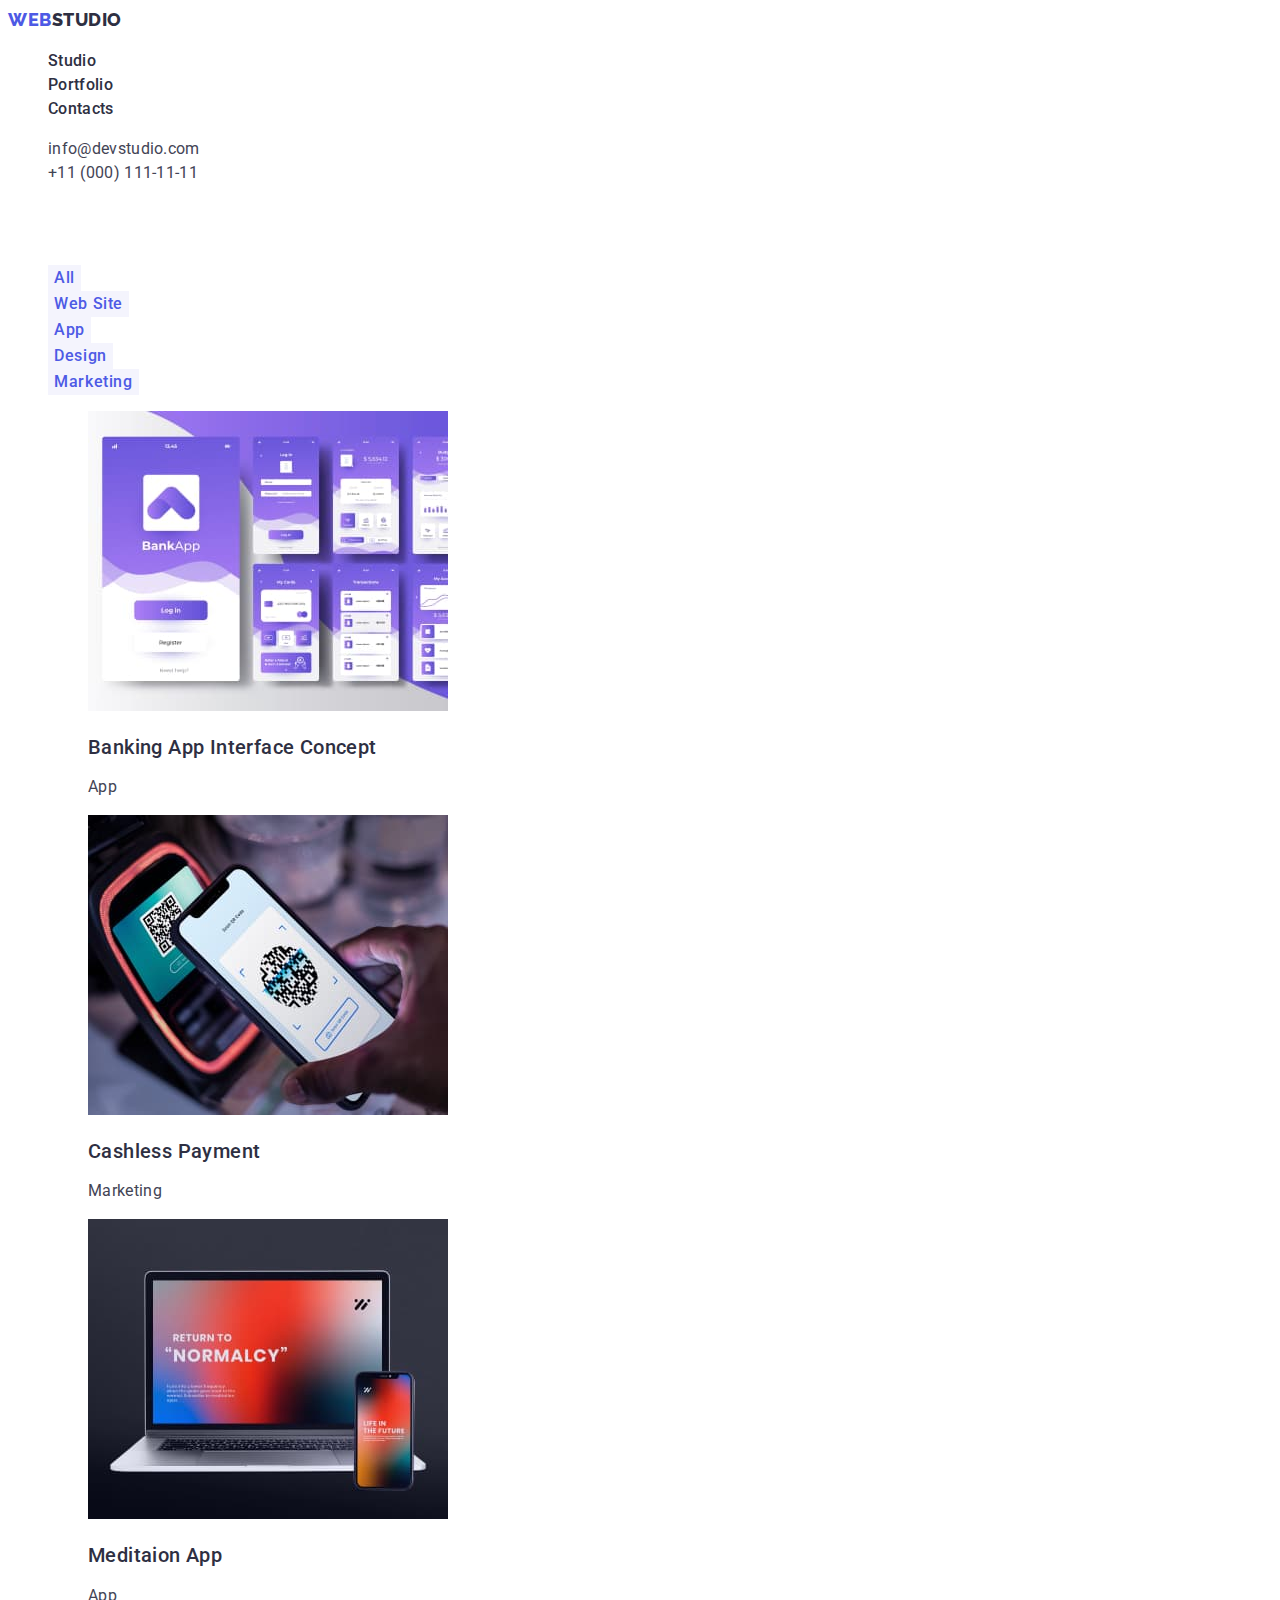
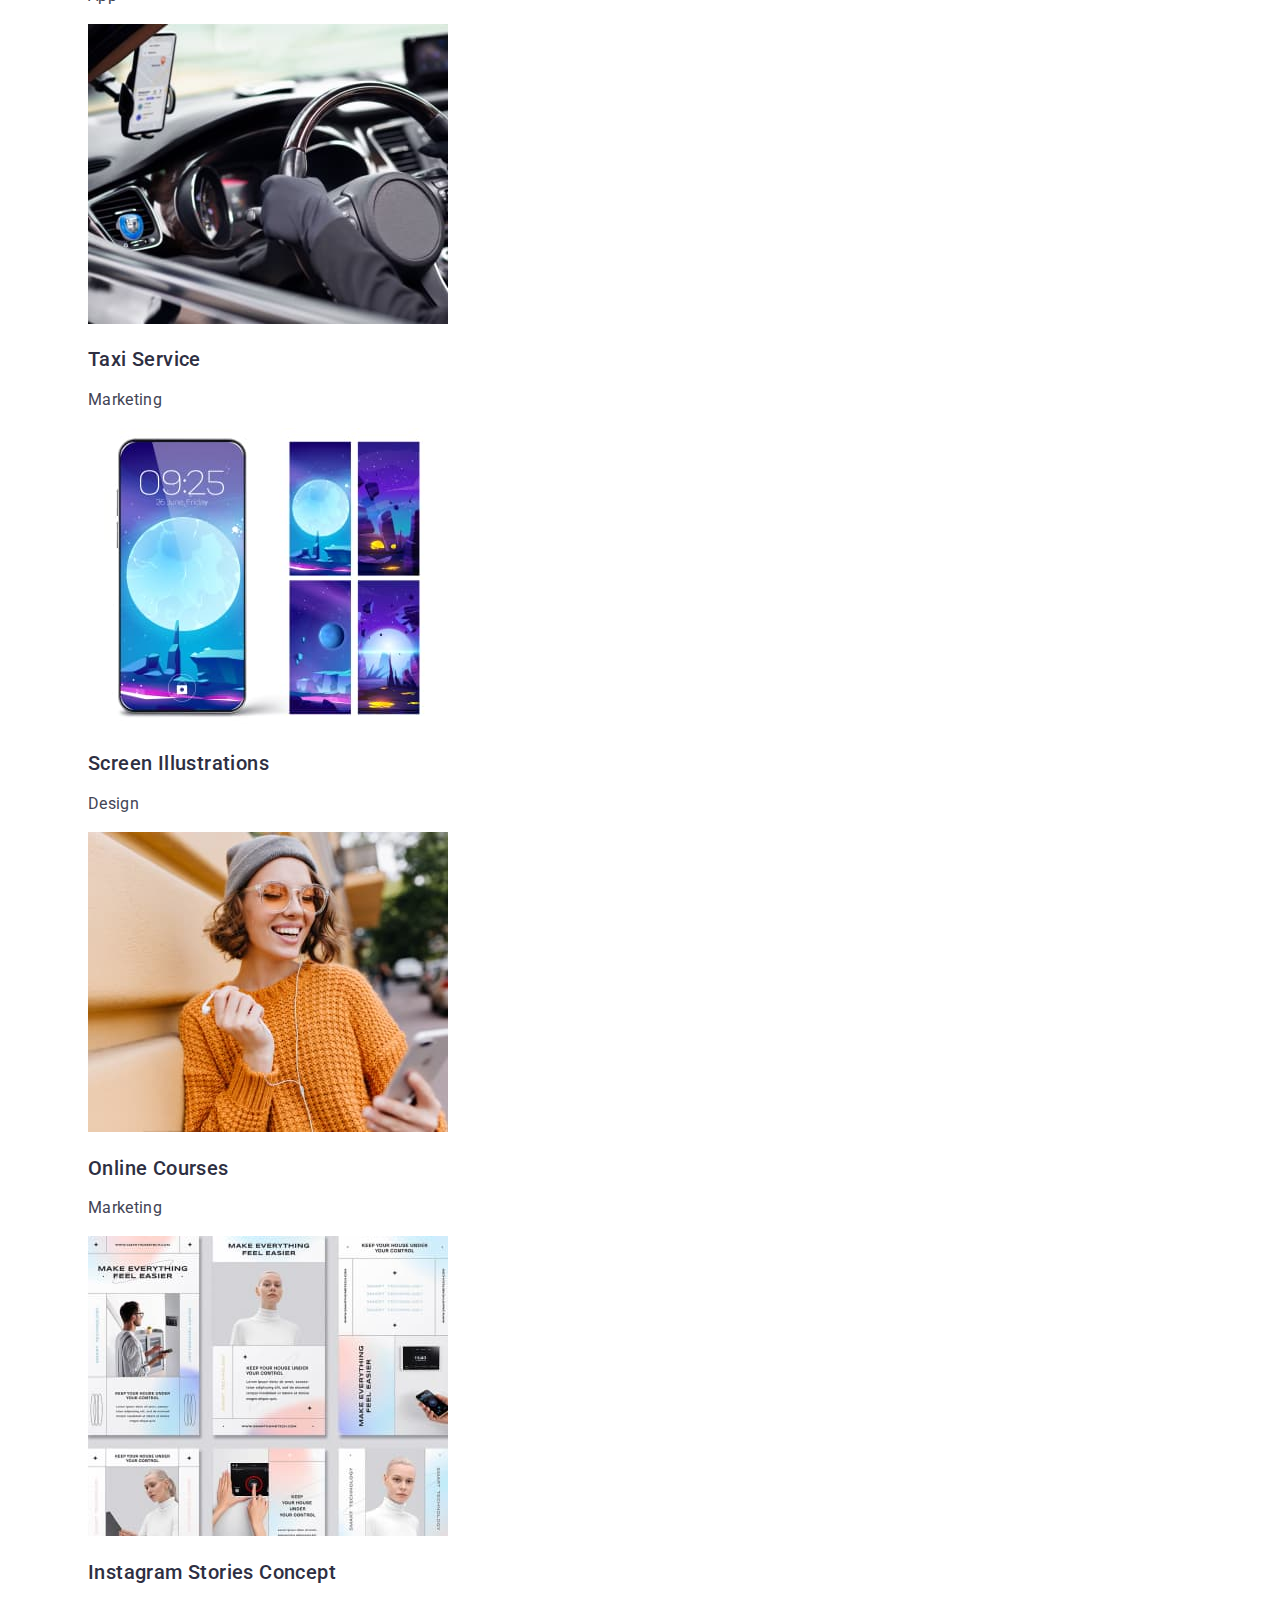
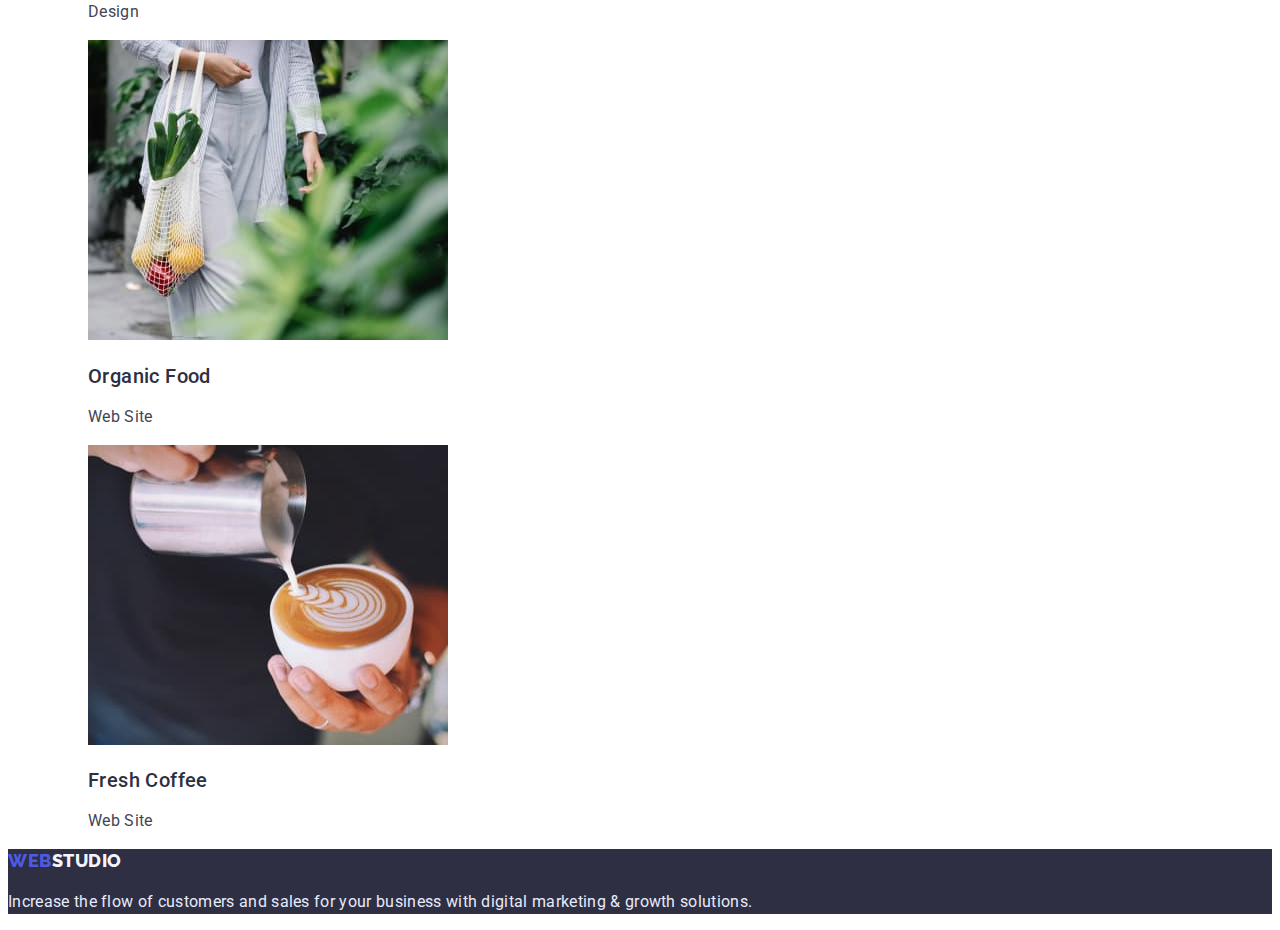
==== portfolio.html @ a481ceda "Initial commit" ====
<!DOCTYPE html>
<html lang="en">
<head>
    <meta charset="UTF-8">
    <meta http-equiv="X-UA-Compatible" content="IE=edge">
    <meta name="viewport" content="width=device-width, initial-scale=1.0">
    <title>Portfolio</title>
    <link rel="stylesheet" href="./css/styles.css">

    <link rel="preconnect" href="https://fonts.googleapis.com">
    <link rel="preconnect" href="https://fonts.gstatic.com" crossorigin>
    <link href="https://fonts.googleapis.com/css2?family=Raleway:wght@800&family=Roboto:wght@400;500;700&display=swap" rel="stylesheet">

</head>
<body>
    <header>
        <nav>
            <a class="logo reset" href="">WEB<span class="nav-span">STUDIO</span></a>
            <ul class="reset">
                <li><a class="site-nav reset" href="./index.html">Studio</a></li>
                <li><a class="site-nav reset" href="./portfolio.html">Portfolio</a></li>
                <li><a class="site-nav reset" href="./contacts.html">Contacts</a></li>
            </ul>
        </nav>    
            <ul class="reset">
                <li><a class="contacts reset" href="mailto:@devstudio.com">info@devstudio.com</a></li>
                <li><a class="contacts reset" href="tel:+110001111111">+11 (000) 111-11-11</a></li>
            </ul>
    </header>
    <main>
        <section>
            <h1 class="hide">Portfolio</h1>
            <ul class="reset">
                <li><button class="btn-filters" type="button">All</button></li>
                <li><button class="btn-filters" type="button">Web Site</button></li>
                <li><button class="btn-filters" type="button">App</button></li>
                <li><button class="btn-filters" type="button">Design</button></li>
                <li><button class="btn-filters" type="button">Marketing</button></li>
            </ul>
            <ul class="reset">
                <li>
                    <ul class="reset">
                        <li><a class="card reset" href="">
                            <img width="360" src="./img/portfolio1.jpg" alt="Banking App">
                            <h2 class="pictures-title">Banking App Interface Concept</h2>
                            <p class="pictures-text">App</p>
                            </a>
                        </li>
                        <li><a class="card reset" href="">
                            <img width="360" src="./img/portfolio2.jpg" alt="Cashless Payment">
                            <h2 class="pictures-title">Cashless Payment</h2>
                            <p class="pictures-text">Marketing</p>
                            </a>
                        </li>
                        <li><a class="card reset" href="">
                            <img width="360" src="./img/portfolio3.jpg" alt="Meditaion App">
                            <h2 class="pictures-title">Meditaion App</h2>
                            <p class="pictures-text">App</p>
                            </a>
                        </li>
                    </ul>
                </li>
                <li>
                    <ul class="reset">
                        <li><a class="card reset" href="">
                            <img width="360" src="./img/portfolio4.jpg" alt="Taxi Service">
                            <h2 class="pictures-title">Taxi Service</h2>
                            <p class="pictures-text">Marketing</p>
                            </a>
                        </li>
                        <li><a class="card reset" href="">
                            <img width="360" src="./img/portfolio5.jpg" alt="Screen Illustrations">
                            <h2 class="pictures-title">Screen Illustrations</h2>
                            <p class="pictures-text">Design</p>
                            </a>
                        </li>
                        <li><a class="card reset" href="">
                            <img width="360" src="./img/portfolio6.jpg" alt="Online Courses">
                            <h2 class="pictures-title">Online Courses</h2>
                            <p class="pictures-text">Marketing</p>
                            </a>
                        </li>
                    </ul>
                </li>
                <li>
                    <ul class="reset">
                        <li><a class="card reset" href="">
                            <img width="360" src="./img/portfolio7.jpg" alt="Instagram Stories Concept">
                            <h2 class="pictures-title">Instagram Stories Concept</h2>
                            <p class="pictures-text">Design</p>
                            </a>
                        </li>
                        <li><a class="card reset" href="">
                            <img width="360" src="./img/portfolio8.jpg" alt="Organic Food">
                            <h2 class="pictures-title">Organic Food</h2>
                            <p class="pictures-text">Web Site</p>
                            </a>
                        </li>
                        <li><a class="card reset" href="">
                            <img width="360" src="./img/portfolio9.jpg" alt="Fresh Coffee">
                            <h2 class="pictures-title">Fresh Coffee</h2>
                            <p class="pictures-text">Web Site</p>
                            </a>
                        </li>
                    </ul>
                </li>
            </ul>
        </section>
    </main>
    <footer class="footer">
        <a class="logo reset" href="">WEB<span class="footer-span">STUDIO</span></a>
        <p>Increase the flow of customers and sales for your business with digital marketing & growth solutions.</p>
    </footer>
</body>
</html>
---- css/styles.css ----
:root {
    --primary-color: #FFFFFF;
    --primary-color-text: #434455;
    --accent-text-color: #4D5AE5;
    --second-background-title: #2E2F42;
    --active-color: #404BBF;
    --additional-color:#F4F4FD;
}

/* глобальные стили */
body {
    background-color: var(--primary-color);
    color: var(--primary-color-text);
    font-family: "Roboto", sans-serif;
    font-size: 16px;
    font-weight: 400;
    line-height: 1.5;
    letter-spacing: 0.02em;   
}

/* класс для сброса св-в, заданных по умолчанию */
.reset {
    list-style: none;
    text-decoration: none;
}

/* стили navigation */
.logo {
    color: var(--accent-text-color);
    font-family: "Raleway", sans-serif;
    font-size: 18px;
    font-weight: 800;
    line-height: 1.33;
    letter-spacing: 0.03em;
}

.logo .nav-span {
    color: var(--second-background-title);
}

.site-nav {
    color: var(--second-background-title);
    font-weight: 500;
}
.site-nav:hover,
.site-nav:focus {
    color: var(--accent-text-color);
}

.contacts {
    color: var(--primary-color-text);
}
.contacts:hover,
.contacts:focus {
    color: var(--accent-text-color);
}

/* стили hero */
.hero {
    background-color: var(--second-background-title);
}

.hero-title {
    color: var(--primary-color);
    font-size: 56px;
    font-weight: 700;
    line-height: 1.07;
    letter-spacing: 0.02em;  
}

.hero-button {
    color: var(--primary-color);
    background-color: var(--accent-text-color);
    border: none;
    cursor: pointer;
    font-family: inherit;
    font-weight: 500;
    font-size: 16px;
    line-height: 1.5;
    letter-spacing: 0.04em;
}
.hero-button:hover,
.hero-button:focus {
    background-color:var(--active-color);
}

/* cтили section */
.hide {
    /* как правтльно скрыть заголовок, чтобы читалка видела, а пол-ль нет и на версту не влиял? */
    opacity: 0;
    /* или display: none; ?*/
    padding: 0;
    margin: 0;
}

.sectionOne-title,
.sectionTwo-title,
.sectionTeam-title {
    color: var(--second-background-title);
}

.sectionOne-title {
    font-size: 20px;
    font-weight: 500;
    line-height: 1.2;
    letter-spacing: 0.02em; 
}

.sectionTwo-title {
    font-size: 36px;
    font-weight: 700;
    line-height: 1.1;
    letter-spacing: 0.02em;
    text-transform: capitalize; 
}

.sectionTeam {
    background-color: var(--additional-color);
}

.sectionTeam-title {
    font-size: 36px;
    font-weight: 700;
    line-height: 1.1;
    letter-spacing: 0.02em;
    text-transform: capitalize; 
}

/* cтили footer */
.footer {
    background-color: var(--second-background-title);
}

.logo .footer-span {
    color: var(--additional-color);
}

.footer p {
    color: #E7E9FC;
}


/* Portfolio */
/* стили filters */
.btn-filters {
    font-family: inherit;
    font-size: 16px;
    font-weight: 500;
    line-height: 1.5;
    letter-spacing: 0.04em; 
    border:none;
}

.btn-filters {
    background-color: var(--additional-color);
    color: var(--accent-text-color); 
}
.btn-filters:hover,
.btn-filters:focus {
    cursor: pointer;
    background-color: var(--active-color);
    color: var(--primary-color);
}

/* стили списка картинок */
.pictures-title {
    color: var(--second-background-title);
    font-size: 20px;
    font-weight: 500;
    line-height: 1.2;
    letter-spacing: 0.02em; 
}

.pictures-text {
    color: var(--primary-color-text);
    font-family: inherit;
    font-size: 16px;
    font-weight: 400;
    line-height: 1.5;
    letter-spacing: 0.02em; 
}

.card:hover,
.card:focus {
    outline: 1px solid var(--accent-text-color);
}
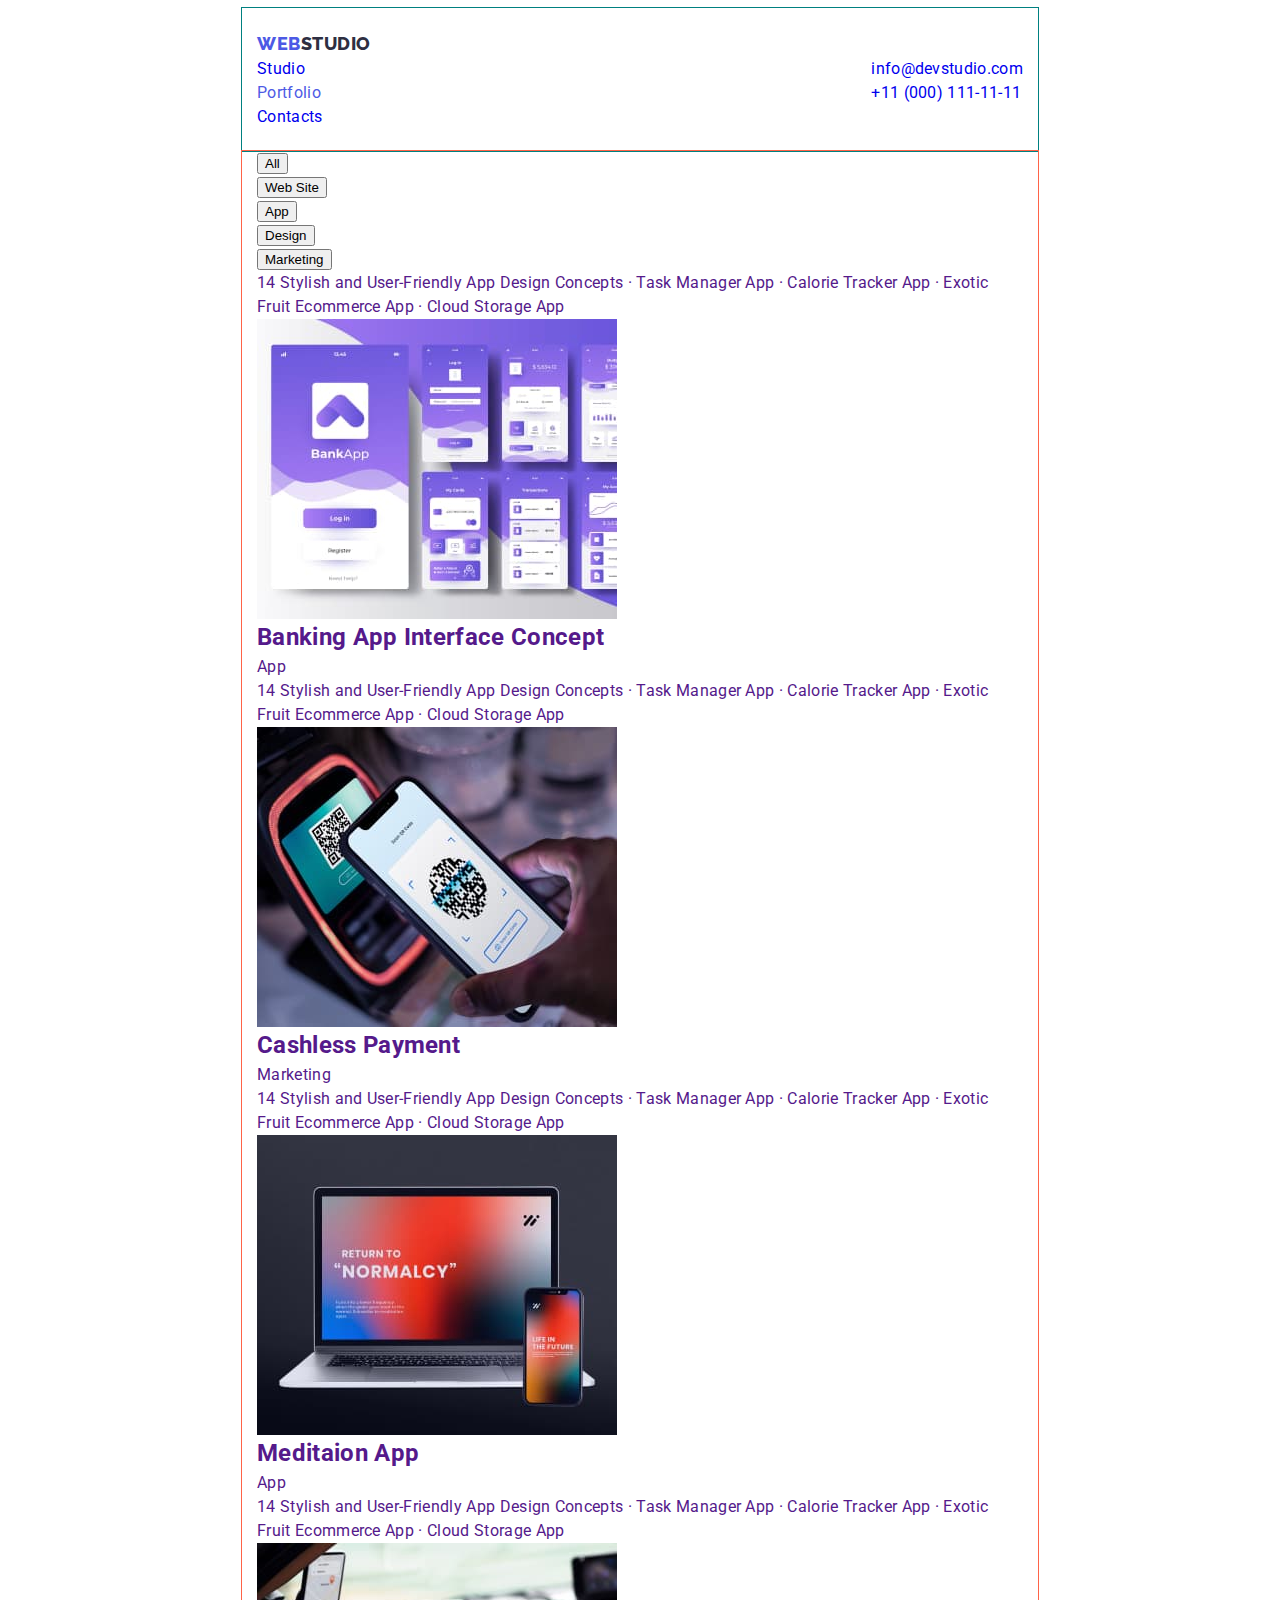
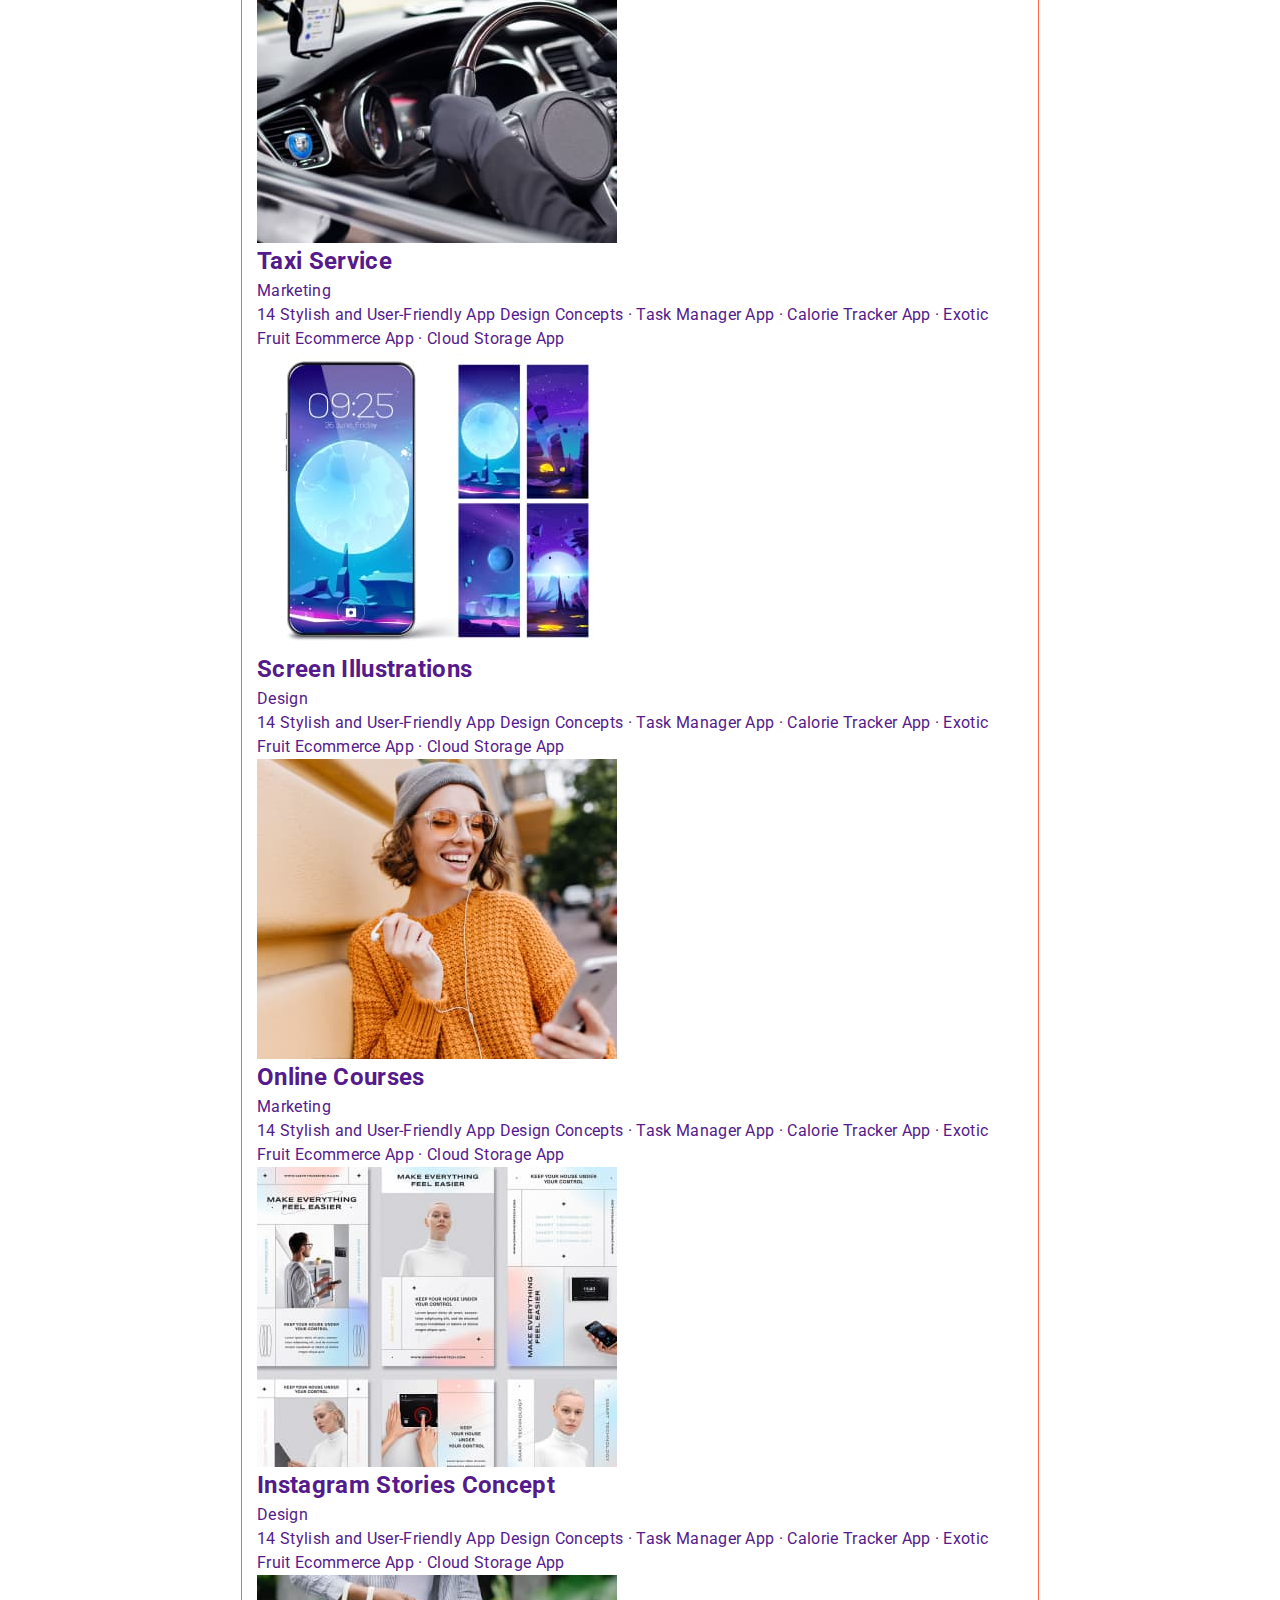
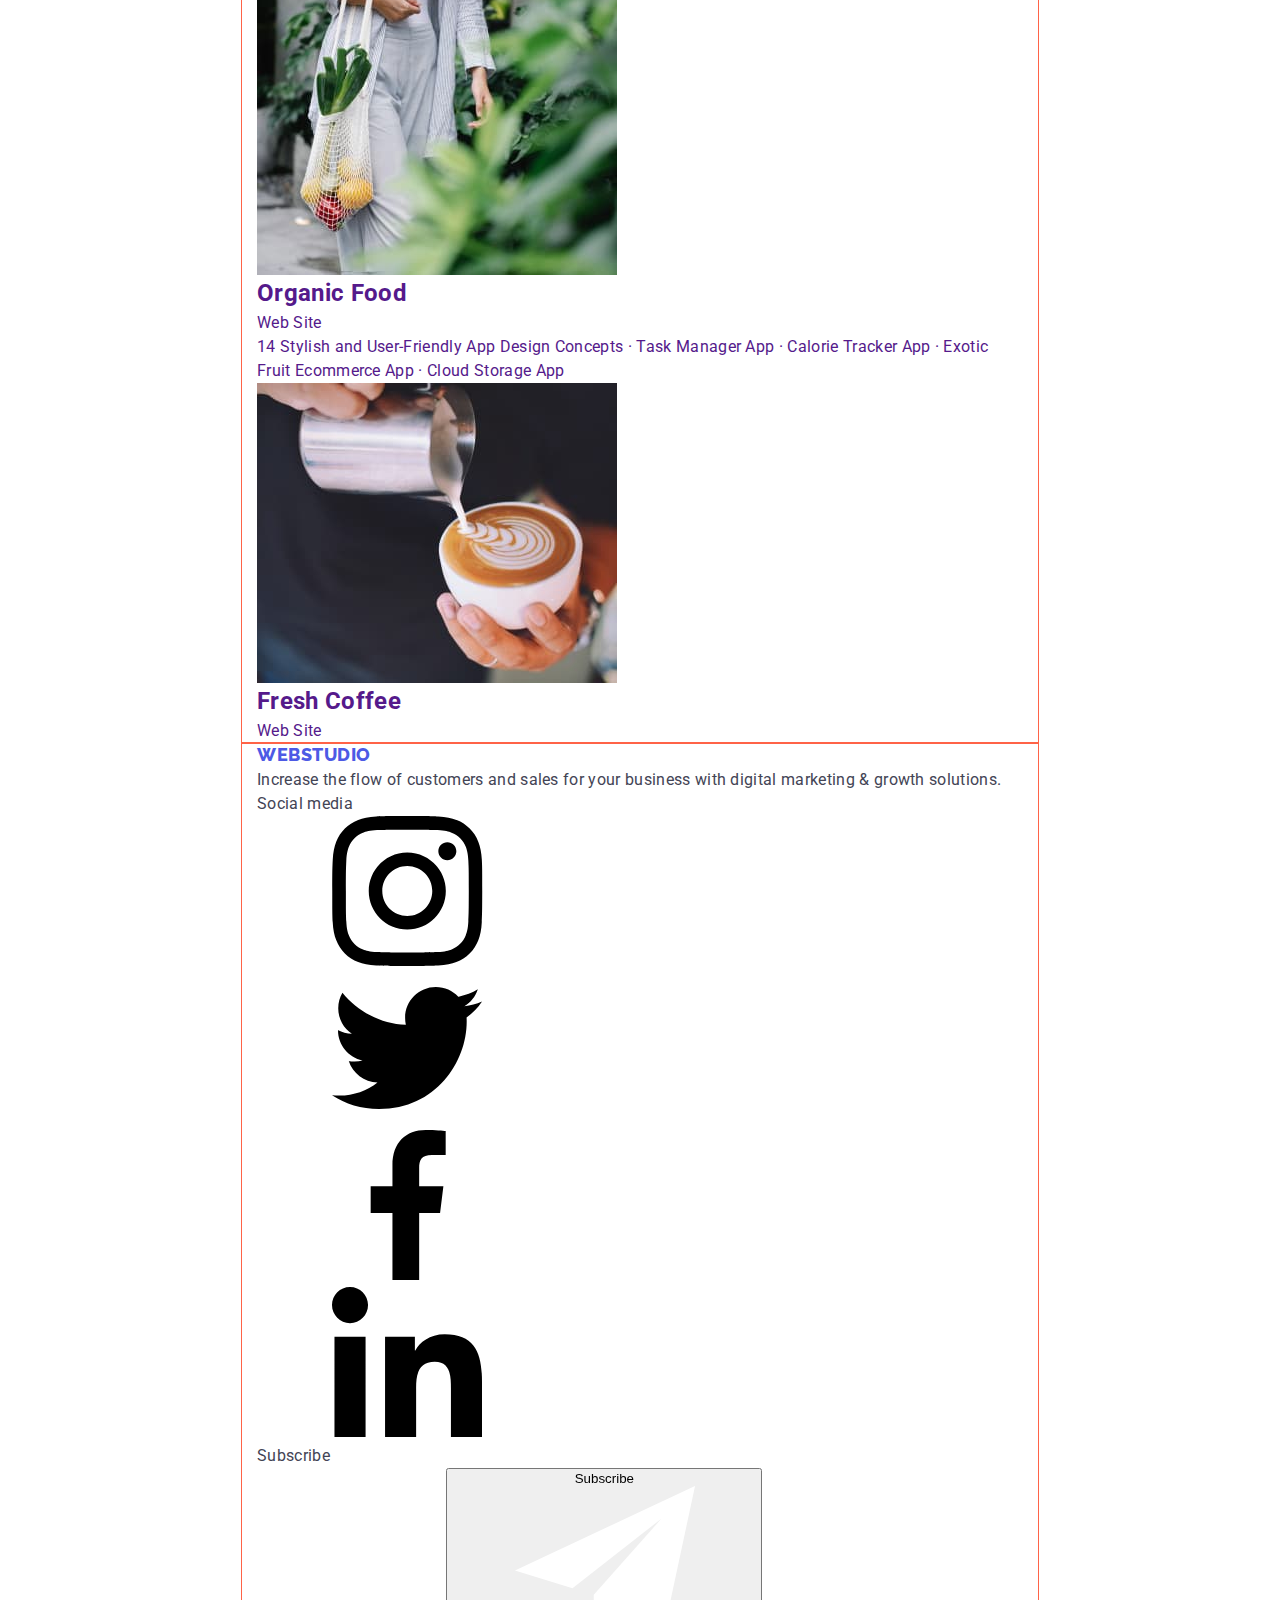
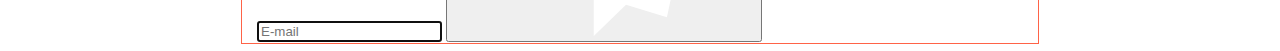
==== commit 8e8b93a7: "домашка 7 модальное окно" ====
--- a/portfolio.html
+++ b/portfolio.html
@@ -1,115 +1,353 @@
 <!DOCTYPE html>
 <html lang="en">
-<head>
-    <meta charset="UTF-8">
-    <meta http-equiv="X-UA-Compatible" content="IE=edge">
-    <meta name="viewport" content="width=device-width, initial-scale=1.0">
+  <head>
+    <meta charset="UTF-8" />
+    <meta http-equiv="X-UA-Compatible" content="IE=edge" />
+    <meta name="viewport" content="width=device-width, initial-scale=1.0" />
     <title>Portfolio</title>
-    <link rel="stylesheet" href="./css/styles.css">
-
-    <link rel="preconnect" href="https://fonts.googleapis.com">
-    <link rel="preconnect" href="https://fonts.gstatic.com" crossorigin>
-    <link href="https://fonts.googleapis.com/css2?family=Raleway:wght@800&family=Roboto:wght@400;500;700&display=swap" rel="stylesheet">
-
-</head>
-<body>
-    <header>
-        <nav>
-            <a class="logo reset" href="">WEB<span class="nav-span">STUDIO</span></a>
-            <ul class="reset">
-                <li><a class="site-nav reset" href="./index.html">Studio</a></li>
-                <li><a class="site-nav reset" href="./portfolio.html">Portfolio</a></li>
-                <li><a class="site-nav reset" href="./contacts.html">Contacts</a></li>
-            </ul>
-        </nav>    
-            <ul class="reset">
-                <li><a class="contacts reset" href="mailto:@devstudio.com">info@devstudio.com</a></li>
-                <li><a class="contacts reset" href="tel:+110001111111">+11 (000) 111-11-11</a></li>
-            </ul>
+
+    <link rel="icon" href="favicon.ico">
+
+    <link rel="preconnect" href="https://fonts.googleapis.com" />
+    <link rel="preconnect" href="https://fonts.gstatic.com" crossorigin />
+    <link
+      href="https://fonts.googleapis.com/css2?family=Raleway:wght@800&family=Roboto:wght@400;500;700&display=swap"
+      rel="stylesheet"
+    />
+
+    <link
+      rel="stylesheet"
+      href="https://cdnjs.cloudflare.com/ajax/libs/modern-normalize/1.1.0/modern-normalize.min.css"
+      integrity="sha512-wpPYUAdjBVSE4KJnH1VR1HeZfpl1ub8YT/NKx4PuQ5NmX2tKuGu6U/JRp5y+Y8XG2tV+wKQpNHVUX03MfMFn9Q=="
+      crossorigin="anonymous"
+      referrerpolicy="no-referrer"
+    />
+    <link rel="stylesheet" href="./css/styles.css" />
+  </head>
+  <body>
+    <header class="scroll">
+      <div class="container header">
+          <nav class="list-nav">
+        <a class="logo reset" href=""
+          >WEB<span class="nav-span">STUDIO</span></a
+        >
+            <ul class="nav-pages reset">
+          <li><a class="site-nav reset" href="./index.html">Studio</a></li>
+          <li>
+            <a class="site-nav reset active" href="./portfolio.html">Portfolio</a>
+          </li>
+            <li>
+              <a class="site-nav reset" href="./contacts.html">Contacts</a>
+            </li>
+        </ul>
+      </nav>
+          <ul class="list-contacts reset">
+        <li>
+            <a class="contacts reset" href="mailto:info@devstudio.com"
+            >info@devstudio.com</a
+          >
+        </li>
+        <li>
+          <a class="contacts reset" href="tel:+110001111111"
+            >+11 (000) 111-11-11</a
+          >
+        </li>
+      </ul>
+      </div>
+      </div>
     </header>
     <main>
-        <section>
-            <h1 class="hide">Portfolio</h1>
-            <ul class="reset">
-                <li><button class="btn-filters" type="button">All</button></li>
-                <li><button class="btn-filters" type="button">Web Site</button></li>
-                <li><button class="btn-filters" type="button">App</button></li>
-                <li><button class="btn-filters" type="button">Design</button></li>
-                <li><button class="btn-filters" type="button">Marketing</button></li>
-            </ul>
-            <ul class="reset">
-                <li>
-                    <ul class="reset">
-                        <li><a class="card reset" href="">
-                            <img width="360" src="./img/portfolio1.jpg" alt="Banking App">
-                            <h2 class="pictures-title">Banking App Interface Concept</h2>
-                            <p class="pictures-text">App</p>
-                            </a>
-                        </li>
-                        <li><a class="card reset" href="">
-                            <img width="360" src="./img/portfolio2.jpg" alt="Cashless Payment">
-                            <h2 class="pictures-title">Cashless Payment</h2>
-                            <p class="pictures-text">Marketing</p>
-                            </a>
-                        </li>
-                        <li><a class="card reset" href="">
-                            <img width="360" src="./img/portfolio3.jpg" alt="Meditaion App">
-                            <h2 class="pictures-title">Meditaion App</h2>
-                            <p class="pictures-text">App</p>
-                            </a>
-                        </li>
-                    </ul>
-                </li>
-                <li>
-                    <ul class="reset">
-                        <li><a class="card reset" href="">
-                            <img width="360" src="./img/portfolio4.jpg" alt="Taxi Service">
-                            <h2 class="pictures-title">Taxi Service</h2>
-                            <p class="pictures-text">Marketing</p>
-                            </a>
-                        </li>
-                        <li><a class="card reset" href="">
-                            <img width="360" src="./img/portfolio5.jpg" alt="Screen Illustrations">
-                            <h2 class="pictures-title">Screen Illustrations</h2>
-                            <p class="pictures-text">Design</p>
-                            </a>
-                        </li>
-                        <li><a class="card reset" href="">
-                            <img width="360" src="./img/portfolio6.jpg" alt="Online Courses">
-                            <h2 class="pictures-title">Online Courses</h2>
-                            <p class="pictures-text">Marketing</p>
-                            </a>
-                        </li>
-                    </ul>
-                </li>
-                <li>
-                    <ul class="reset">
-                        <li><a class="card reset" href="">
-                            <img width="360" src="./img/portfolio7.jpg" alt="Instagram Stories Concept">
-                            <h2 class="pictures-title">Instagram Stories Concept</h2>
-                            <p class="pictures-text">Design</p>
-                            </a>
-                        </li>
-                        <li><a class="card reset" href="">
-                            <img width="360" src="./img/portfolio8.jpg" alt="Organic Food">
-                            <h2 class="pictures-title">Organic Food</h2>
-                            <p class="pictures-text">Web Site</p>
-                            </a>
-                        </li>
-                        <li><a class="card reset" href="">
-                            <img width="360" src="./img/portfolio9.jpg" alt="Fresh Coffee">
-                            <h2 class="pictures-title">Fresh Coffee</h2>
-                            <p class="pictures-text">Web Site</p>
-                            </a>
-                        </li>
-                    </ul>
-                </li>
-            </ul>
-        </section>
+      <section class="portfolio">
+        <div class="container">
+        <h1 class="visually-hidden">Portfolio</h1>
+
+        <ul class="list-button reset">
+          <li><button class="btn-filters" type="button">All</button></li>
+          <li><button class="btn-filters" type="button">Web Site</button></li>
+          <li><button class="btn-filters" type="button">App</button></li>
+          <li><button class="btn-filters" type="button">Design</button></li>
+          <li><button class="btn-filters" type="button">Marketing</button></li>
+        </ul>
+        
+        <ul class="list-card reset">
+          <li class="card">
+            <a class="tumba-portfolio reset" href="">
+              <div class="tumba-overlay">
+                <div class="overlay">
+                  <p class="overlay-text">
+                    14 Stylish and User-Friendly App Design Concepts · Task Manager App · Calorie Tracker App · Exotic Fruit Ecommerce App · Cloud Storage App
+                  </p>
+                </div>
+              <img 
+                width="360"
+                height="300"
+                src="./img/portfolio1.jpg"
+                alt="Banking App"
+              />
+            </div>
+              <div class="card-portfolio">
+                <h2 class="pictures-title">Banking App Interface Concept</h2>
+                <p class="pictures-text">App</p>
+              </div>
+              <div class="pictures-content"></div>
+            </a>
+          </li>
+
+          <li class="card">
+            <a class="tumba-portfolio reset" href="">
+              <div class="tumba-overlay">
+                              <div class="overlay">
+                  <p class="overlay-text">
+                    14 Stylish and User-Friendly App Design Concepts · Task Manager App · Calorie Tracker App · Exotic Fruit Ecommerce App · Cloud Storage App
+                  </p>
+                </div>
+              <img
+                width="360"
+                height="300"
+                src="./img/portfolio2.jpg"
+                alt="Cashless Payment"
+              />
+              </div>
+              <div class="card-portfolio">
+              <h2 class="pictures-title">Cashless Payment</h2>
+              <p class="pictures-text">Marketing</p>
+              </div>
+            </a>
+          </li>
+
+          <li class="card">
+            <a class="tumba-portfolio reset" href="">
+              <div class="tumba-overlay">
+                              <div class="overlay">
+                  <p class="overlay-text">
+                    14 Stylish and User-Friendly App Design Concepts · Task Manager App · Calorie Tracker App · Exotic Fruit Ecommerce App · Cloud Storage App
+                  </p>
+                </div>
+              <img
+                width="360"
+                height="300"
+                src="./img/portfolio3.jpg"
+                alt="Meditaion App"
+              />
+              </div>
+              <div class="card-portfolio">
+              <h2 class="pictures-title">Meditaion App</h2>
+              <p class="pictures-text">App</p>
+              </div>
+            </a>
+          </li>
+
+          <li class="card">
+            <a class="tumba-portfolio reset" href="">
+              <div class="tumba-overlay">
+                              <div class="overlay">
+                  <p class="overlay-text">
+                    14 Stylish and User-Friendly App Design Concepts · Task Manager App · Calorie Tracker App · Exotic Fruit Ecommerce App · Cloud Storage App
+                  </p>
+                </div>
+              <img
+                width="360"
+                height="300"
+                src="./img/portfolio4.jpg"
+                alt="Taxi Service"
+              />
+              </div>
+              <div class="card-portfolio">
+              <h2 class="pictures-title">Taxi Service</h2>
+              <p class="pictures-text">Marketing</p>
+              </div>
+            </a>
+          </li>
+
+          <li class="card">
+            <a class="tumba-portfolio reset" href="">
+              <div class="tumba-overlay">
+                              <div class="overlay">
+                  <p class="overlay-text">
+                    14 Stylish and User-Friendly App Design Concepts · Task Manager App · Calorie Tracker App · Exotic Fruit Ecommerce App · Cloud Storage App
+                  </p>
+                </div>
+              <img
+                width="360"
+                height="300"
+                src="./img/portfolio5.jpg"
+                alt="Screen Illustrations"
+              />
+              </div>
+              <div class="card-portfolio">
+              <h2 class="pictures-title">Screen Illustrations</h2>
+              <p class="pictures-text">Design</p>
+              </div>
+            </a>
+          </li>
+
+          <li class="card">
+            <a class="tumba-portfolio reset" href="">
+              <div class="tumba-overlay">
+                              <div class="overlay">
+                  <p class="overlay-text">
+                    14 Stylish and User-Friendly App Design Concepts · Task Manager App · Calorie Tracker App · Exotic Fruit Ecommerce App · Cloud Storage App
+                  </p>
+                </div>
+              <img
+                width="360"
+                height="300"
+                src="./img/portfolio6.jpg"
+                alt="Online Courses"
+              />
+              </div>
+              <div class="card-portfolio">
+              <h2 class="pictures-title">Online Courses</h2>
+              <p class="pictures-text">Marketing</p>
+              </div>
+            </a>
+          </li>
+
+          <li class="card">
+            <a class="tumba-portfolio reset" href="">
+              <div class="tumba-overlay">
+                              <div class="overlay">
+                  <p class="overlay-text">
+                    14 Stylish and User-Friendly App Design Concepts · Task Manager App · Calorie Tracker App · Exotic Fruit Ecommerce App · Cloud Storage App
+                  </p>
+                </div>
+              <img
+                width="360"
+                height="300"
+                src="./img/portfolio7.jpg"
+                alt="Instagram Stories Concept"
+              />
+              </div>
+              <div class="card-portfolio">
+              <h2 class="pictures-title">Instagram Stories Concept</h2>
+              <p class="pictures-text">Design</p>
+              </div>
+            </a>
+          </li>
+
+          <li class="card">
+            <a class="tumba-portfolio reset" href="">
+              <div class="tumba-overlay">
+                              <div class="overlay">
+                  <p class="overlay-text">
+                    14 Stylish and User-Friendly App Design Concepts · Task Manager App · Calorie Tracker App · Exotic Fruit Ecommerce App · Cloud Storage App
+                  </p>
+                </div>
+              <img
+                width="360"
+                height="300"
+                src="./img/portfolio8.jpg"
+                alt="Organic Food"
+              />
+              </div>
+              <div class="card-portfolio">
+              <h2 class="pictures-title">Organic Food</h2>
+              <p class="pictures-text">Web Site</p>
+              </div>
+            </a>
+          </li>
+
+          <li class="card">
+            <a class="tumba-portfolio reset" href="">
+              <div class="tumba-overlay">
+                              <div class="overlay">
+                  <p class="overlay-text">
+                    14 Stylish and User-Friendly App Design Concepts · Task Manager App · Calorie Tracker App · Exotic Fruit Ecommerce App · Cloud Storage App
+                  </p>
+                </div>
+              <img
+                width="360"
+                height="300"
+                src="./img/portfolio9.jpg"
+                alt="Fresh Coffee"
+              />
+              </div>
+              <div class="card-portfolio">
+              <h2 class="pictures-title">Fresh Coffee</h2>
+              <p class="pictures-text">Web Site</p>
+              </div>
+            </a>
+          </li>
+          
+        </ul>
+      </div>
+      </section>
     </main>
     <footer class="footer">
-        <a class="logo reset" href="">WEB<span class="footer-span">STUDIO</span></a>
-        <p>Increase the flow of customers and sales for your business with digital marketing & growth solutions.</p>
+      <div class="container footer-flex">
+        <div class="footer-content">
+      <a class="logo reset" href=""
+        >WEB<span class="footer-span">STUDIO</span></a
+      >
+          <p class="text-footer-webstudio">
+            Increase the flow of customers and sales for your business with
+            digital marketing & growth solutions.
+      </p>
+        </div>
+        <div class="footer-icon">
+          <p>Social media</p>
+          <ul class="icon-footer reset">
+
+            <li>
+              <a href="" class="link-icon reset">
+                <svg class="icon-social">
+                  <use href="./img/icons.svg#icon-instagram_f"></use>
+                </svg>
+              </a>
+            </li>
+
+            <li>
+              <a href="" class="link-icon reset">
+                <svg class="icon-social">
+                  <use href="./img/icons.svg#icon-twitter_f"></use>
+                </svg>
+              </a>
+            </li>
+
+            <li>
+              <a href="" class="link-icon reset">
+                <svg class="icon-social">
+                  <use href="./img/icons.svg#icon-facebook_f"></use>
+                </svg>
+              </a>
+            </li>
+
+            <li>
+              <a href="" class="link-icon reset">
+                <svg class="icon-social">
+                  <use href="./img/icons.svg#icon-linkedin_f"></use>
+                </svg>
+              </a>
+            </li>
+
+          </ul>
+        </div>
+
+        <div class="footer-form">
+          <p>Subscribe</p>
+          <form class="input-btn" autocomplete="off">
+              <label for="input-email"></label>
+              <input 
+              class="footer-input" 
+              type="email" 
+              id="input-email" 
+              name="input-email" 
+              placeholder="E-mail" 
+              autofocus 
+              autocomplete="email">
+              <button class="btn-footer" type="submit">
+                <p class="text-footer-button">Subscribe</p>
+                <svg class="icon-footer-form">
+                  <use href="./img/icons.svg#icon-send"></use>
+                </svg>
+              </button>
+          </form>
+        </div>
+
+      </div>
     </footer>
-</body>
-</html>+
+    <!-- <script src="./scripts/scripts.js"></script> -->
+    
+  </body>
+</html>
--- a/css/styles.css
+++ b/css/styles.css
@@ -5,6 +5,10 @@
     --second-background-title: #2E2F42;
     --active-color: #404BBF;
     --additional-color:#F4F4FD;
+    --border-color-header: #E7E9FC;
+
+    --animation-time: 250ms;
+    --animation-function: cubic-bezier(0.4, 0, 0.2, 1);
 }
 
 /* глобальные стили */
@@ -18,13 +22,78 @@
     letter-spacing: 0.02em;   
 }
 
-/* класс для сброса св-в, заданных по умолчанию */
+/* правила для сброса св-в, заданных по умолчанию */
 .reset {
     list-style: none;
     text-decoration: none;
 }
 
-/* стили navigation */
+h1, h2, h3, h4, h5, h6,
+ul,
+p {
+    margin-top: 0;
+    margin-bottom: 0;
+}
+
+ul {
+    padding: 0;
+}
+
+img {
+    display: block;
+    max-width: 100%;
+}
+
+/* класс для скрытия заголовков, которые введены для семантики */
+.visually-hidden {
+    position: absolute;
+    white-space: nowrap;
+    width: 1px;
+    height: 1px;
+    overflow: hidden;
+    border: 0;
+    padding: 0;
+    clip: rect(0 0 0 0);
+    clip-path: inset(50%);
+    margin: -1px;
+} 
+
+.container {
+    padding-left: 15px;
+    padding-right: 15px;
+    outline: 1px solid tomato;
+}
+
+.container.header {
+    display: flex;
+    align-items: center;
+    justify-content: space-between;
+    padding: 24px 15px 22px 15px;
+    outline: 1px solid teal;
+}
+
+@media screen and (max-width: 767px) {
+    .nav-pages,
+    .list-contacts {
+        display: none;
+    }
+
+}
+
+.mobile-menu-open-icon {
+    width: 32px;
+    height: 22px;
+}
+
+.btn-mobile-menu {
+    width: 32px;
+    height: 22px;
+    padding: 0;
+    border: none;
+    cursor: pointer;
+    background-color:transparent;
+}
+    
 .logo {
     color: var(--accent-text-color);
     font-family: "Raleway", sans-serif;
@@ -38,149 +107,244 @@
     color: var(--second-background-title);
 }
 
-.site-nav {
+/*!  -------------------выезжающее мобильное меню---------------------------- */
+.container.mobile-menu-container {
+    position: relative;
+    padding-top: 80px;
+    padding-left: 40px;
+    padding-bottom: 40px;
+}
+
+.mobile-menu {
+    position: fixed;
+    width: 100%;
+    height: 100%;
+    top: 0;
+    left: 0;
+    z-index: 1000;
+    background-color: white;
+
+    opacity: 1;
+    transition: opacity var(--animation-time) var(--animation-function);
+}
+
+.mobile-menu.is-hidden {
+    opacity: 0;
+    pointer-events: none;
+}
+
+.bnt-close {
+    position: absolute;
+    padding: 0;
+    border: none;
+    top: 24px;
+    right: 24px;
+    width: 24px;
+    height: 24px;
+    cursor: pointer;
+    border-radius: 50%;
+    background-color: var(--border-color-header);
+    transition: background-color var(--animation-time) var(--animation-function);
+}
+
+.bnt-close:hover,
+.bnt-close:focus {
+    background-color: var(--active-color);
+}
+
+.icon-close {
+    width: 8px;
+    height: 8px;
+    margin: 8px;
+    fill: #000000;
+    transition: fill var(--animation-time) var(--animation-function);
+}
+
+.bnt-close:hover .icon-close,
+.bnt-close:focus .icon-close {
+    fill: var(--primary-color);
+} 
+
+.mobile-menu-list-pages-link {
     color: var(--second-background-title);
-    font-weight: 500;
-}
-.site-nav:hover,
-.site-nav:focus {
-    color: var(--accent-text-color);
-}
-
-.contacts {
-    color: var(--primary-color-text);
-}
-.contacts:hover,
-.contacts:focus {
-    color: var(--accent-text-color);
-}
-
-/* стили hero */
-.hero {
-    background-color: var(--second-background-title);
-}
-
-.hero-title {
-    color: var(--primary-color);
-    font-size: 56px;
+    font-size: 36px;
     font-weight: 700;
-    line-height: 1.07;
-    letter-spacing: 0.02em;  
-}
-
-.hero-button {
-    color: var(--primary-color);
-    background-color: var(--accent-text-color);
-    border: none;
-    cursor: pointer;
-    font-family: inherit;
-    font-weight: 500;
-    font-size: 16px;
-    line-height: 1.5;
-    letter-spacing: 0.04em;
-}
-.hero-button:hover,
-.hero-button:focus {
-    background-color:var(--active-color);
-}
-
-/* cтили section */
-.hide {
-    /* как правтльно скрыть заголовок, чтобы читалка видела, а пол-ль нет и на версту не влиял? */
-    opacity: 0;
-    /* или display: none; ?*/
-    padding: 0;
-    margin: 0;
-}
-
-.sectionOne-title,
-.sectionTwo-title,
-.sectionTeam-title {
-    color: var(--second-background-title);
-}
-
-.sectionOne-title {
+    line-height: 1.11;
+
+    transition: color var(--animation-time) var(--animation-function);
+}
+
+.mobile-menu-list-pages-link:hover,
+.mobile-menu-list-pages-link:focus {
+    color: var(--accent-text-color);
+}
+
+.mobile-menu-list-pages > li:not(:last-child) {
+    margin-bottom: 40px;
+}
+
+.mobile-menu-list-pages {
+    margin-bottom: 284px;
+}
+
+.mobile-menu-list-contacts {
+    margin-bottom: 48px;
+}
+
+.contacts-tel {
+    display: block;
+    color: var(--accent-text-color);
+    font-size: 36px;
+    font-weight: 700;
+    line-height: 1.11;
+    margin-bottom: 40px;
+}
+
+.contacts-mail {
+    display: block;
     font-size: 20px;
     font-weight: 500;
     line-height: 1.2;
-    letter-spacing: 0.02em; 
-}
-
-.sectionTwo-title {
-    font-size: 36px;
-    font-weight: 700;
-    line-height: 1.1;
-    letter-spacing: 0.02em;
-    text-transform: capitalize; 
-}
-
-.sectionTeam {
-    background-color: var(--additional-color);
-}
-
-.sectionTeam-title {
-    font-size: 36px;
-    font-weight: 700;
-    line-height: 1.1;
-    letter-spacing: 0.02em;
-    text-transform: capitalize; 
-}
-
-/* cтили footer */
-.footer {
-    background-color: var(--second-background-title);
-}
-
-.logo .footer-span {
-    color: var(--additional-color);
-}
-
-.footer p {
-    color: #E7E9FC;
-}
-
-
-/* Portfolio */
-/* стили filters */
-.btn-filters {
-    font-family: inherit;
-    font-size: 16px;
+    color: var(--primary-color-text);
+    transition: color var(--animation-time) var(--animation-function);
+}
+
+.contacts-mail:hover,
+.contacts-mail:focus {
+    color: var(--accent-text-color);
+}
+
+.mobile-menu-list-social {
+    display: flex;
+    align-items: center;
+}
+
+.mobile-menu-link-icon {
+    display: flex;
+    justify-content: center;
+    align-items: center;
+    width: 40px;
+    height: 40px;
+    border-radius: 50%;
+    background-color: #F4F4FD;
+    transition: background-color var(--animation-time) var(--animation-function);
+}
+
+.mobile-menu-icon {
+    width: 24px;
+    height: 24px;
+    fill: var(--primary-color); 
+}
+
+.mobile-menu-link-icon:hover,
+.mobile-menu-link-icon:focus {
+    background-color: var(--active-color);
+}
+
+
+.mobile-menu-list-social > li:not(:first-child) {
+    margin-left: 56px;
+}
+
+.active {
+    color: var(--accent-text-color);
+}
+
+@media screen and (min-width: 428px) {
+    .container {
+        width: 426px;
+        margin-left: auto;
+        margin-right: auto;
+    }
+}
+
+@media screen and (min-width: 768px) {
+    .container {
+        width: 766px;
+    }
+}
+
+@media screen and (min-width: 1440px) {
+    .container {
+        width: 1158px;
+    }
+}
+
+
+
+
+/*! стили navigation */
+/* .header {
+    display: flex;
+    padding-top: 24px;
+    padding-bottom: 24px;
+}
+
+.list-nav {
+    display: flex;
+}
+
+.nav-pages {
+    display: flex;
+    margin-left: 76px;
+}
+
+.nav-pages > li:not(:first-child) {
+    margin-left: 40px;
+} 
+
+.list-contacts {
+    display: flex;
+    margin-left: auto;
+}
+
+.list-contacts > li:not(:first-child) {
+    margin-left: 40px;
+} 
+
+header {
+    width: 100%;
+    top: 0;
+    left: 0;
+    border-bottom: 1px solid var(--border-color-header); 
+}
+
+
+
+.site-nav {
+    position: relative;
+    color: var(--second-background-title);
     font-weight: 500;
-    line-height: 1.5;
-    letter-spacing: 0.04em; 
-    border:none;
-}
-
-.btn-filters {
-    background-color: var(--additional-color);
-    color: var(--accent-text-color); 
-}
-.btn-filters:hover,
-.btn-filters:focus {
-    cursor: pointer;
+
+    transition: color var(--animation-time) var(--animation-function);
+}
+
+.site-nav:hover,
+.site-nav:focus {
+    color: var(--accent-text-color);
+}
+
+.active {
+    color: var(--accent-text-color);
+}
+
+.active::after {
+    display: block;
+    content: "";
+    width: 100%;
+    height: 4px;
+    position: absolute;
+    top: 43px;
+    border-radius: 2px;
     background-color: var(--active-color);
-    color: var(--primary-color);
-}
-
-/* стили списка картинок */
-.pictures-title {
-    color: var(--second-background-title);
-    font-size: 20px;
-    font-weight: 500;
-    line-height: 1.2;
-    letter-spacing: 0.02em; 
-}
-
-.pictures-text {
+}
+
+.contacts {
     color: var(--primary-color-text);
-    font-family: inherit;
-    font-size: 16px;
-    font-weight: 400;
-    line-height: 1.5;
-    letter-spacing: 0.02em; 
-}
-
-.card:hover,
-.card:focus {
-    outline: 1px solid var(--accent-text-color);
-}+    transition: color var(--animation-time) var(--animation-function);
+}
+.contacts:hover,
+.contacts:focus {
+    color: var(--accent-text-color);
+}
+ */
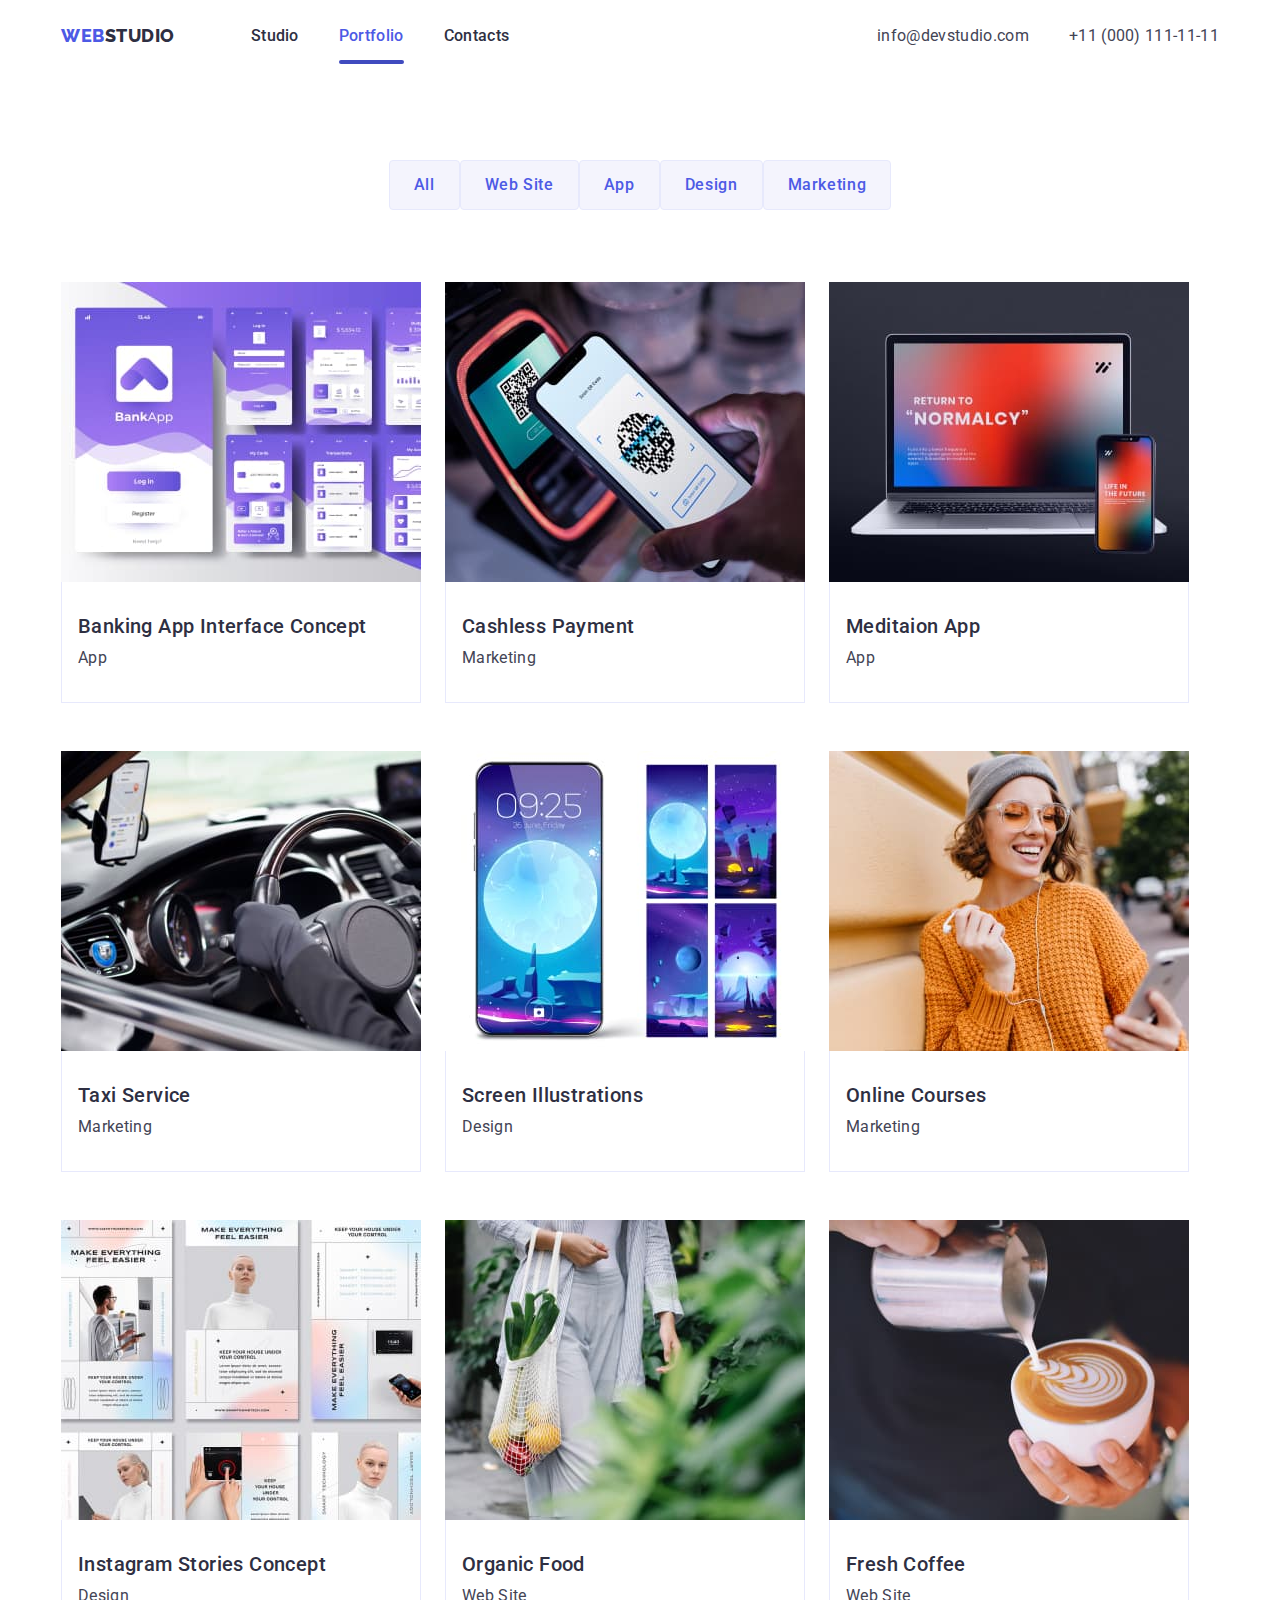
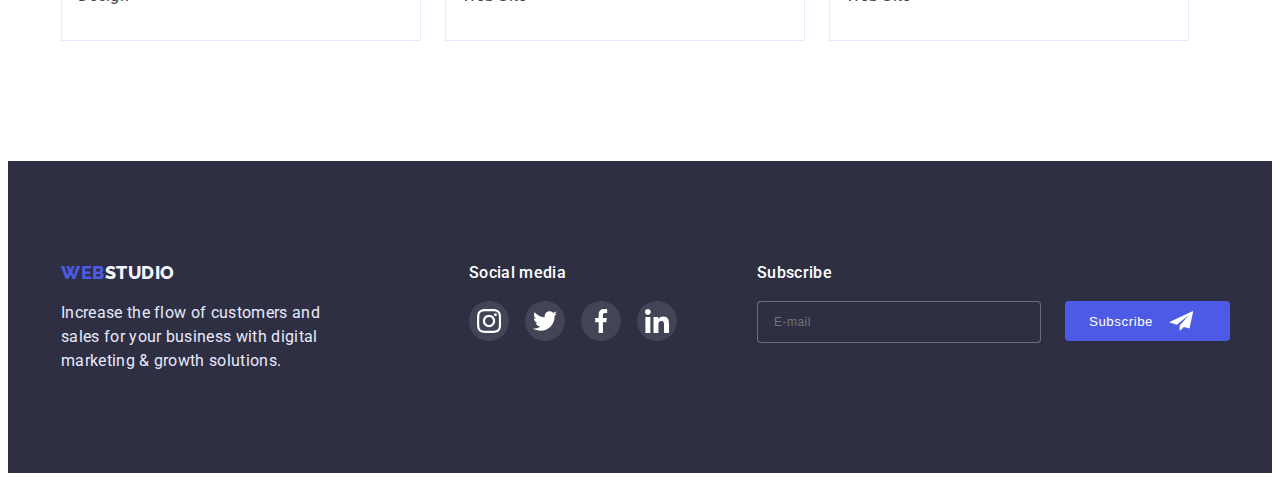
==== commit 0953fe7d: "домашка 7 исправ" ====
--- a/portfolio.html
+++ b/portfolio.html
@@ -32,7 +32,9 @@
           >WEB<span class="nav-span">STUDIO</span></a
         >
             <ul class="nav-pages reset">
-          <li><a class="site-nav reset" href="./index.html">Studio</a></li>
+              <li>
+                <a class="site-nav reset" href="./index.html">Studio</a>
+              </li>
           <li>
             <a class="site-nav reset active" href="./portfolio.html">Portfolio</a>
           </li>
@@ -275,6 +277,7 @@
     </main>
     <footer class="footer">
       <div class="container footer-flex">
+        <div class="foter-content-icon">
         <div class="footer-content">
       <a class="logo reset" href=""
         >WEB<span class="footer-span">STUDIO</span></a
@@ -284,6 +287,7 @@
             digital marketing & growth solutions.
       </p>
         </div>
+
         <div class="footer-icon">
           <p>Social media</p>
           <ul class="icon-footer reset">
@@ -322,6 +326,7 @@
 
           </ul>
         </div>
+      </div>
 
         <div class="footer-form">
           <p>Subscribe</p>
@@ -333,10 +338,9 @@
               id="input-email" 
               name="input-email" 
               placeholder="E-mail" 
-              autofocus 
               autocomplete="email">
               <button class="btn-footer" type="submit">
-                <p class="text-footer-button">Subscribe</p>
+                Subscribe
                 <svg class="icon-footer-form">
                   <use href="./img/icons.svg#icon-send"></use>
                 </svg>
--- a/css/styles.css
+++ b/css/styles.css
@@ -61,7 +61,6 @@
 .container {
     padding-left: 15px;
     padding-right: 15px;
-    outline: 1px solid tomato;
 }
 
 .container.header {
@@ -69,12 +68,21 @@
     align-items: center;
     justify-content: space-between;
     padding: 24px 15px 22px 15px;
-    outline: 1px solid teal;
 }
 
 @media screen and (max-width: 767px) {
     .nav-pages,
-    .list-contacts {
+    .list-contacts,
+    .icon-solutions,
+    .sectionTwo {
+        display: none;
+    }
+
+}
+
+@media screen and (max-width: 1439px) {
+    .tumba-icon-solutions,
+    .sectionTwo {
         display: none;
     }
 
@@ -107,18 +115,42 @@
     color: var(--second-background-title);
 }
 
+.hero-button {
+    display: inline-block;
+    color: var(--primary-color);
+    background-color: var(--accent-text-color);
+    border: none;
+    cursor: pointer;
+    font-family: inherit;
+    font-weight: 500;
+    font-size: 16px;
+    line-height: 1.5;
+    letter-spacing: 0.04em; 
+    text-align: center;
+    border-radius: 4px;
+    padding: 16px 32px;
+    box-shadow: 0px 4px 4px rgba(0, 0, 0, 0.15);
+
+    transition: background-color var(--animation-time) var(--animation-function);
+    /* почему высота кнопки 52.48, а в макете 56? */
+    } 
+
+.hero-button:hover,
+.hero-button:focus {
+    background-color:var(--active-color);
+}
+
 /*!  -------------------выезжающее мобильное меню---------------------------- */
 .container.mobile-menu-container {
     position: relative;
-    padding-top: 80px;
-    padding-left: 40px;
-    padding-bottom: 40px;
+    padding: 80px 35px 40px 40px;
+
 }
 
 .mobile-menu {
     position: fixed;
     width: 100%;
-    height: 100%;
+    height: 100vh;
     top: 0;
     left: 0;
     z-index: 1000;
@@ -216,6 +248,7 @@
 
 .mobile-menu-list-social {
     display: flex;
+    flex-wrap: wrap;
     align-items: center;
 }
 
@@ -226,7 +259,7 @@
     width: 40px;
     height: 40px;
     border-radius: 50%;
-    background-color: #F4F4FD;
+    background-color: var(--accent-text-color);
     transition: background-color var(--animation-time) var(--animation-function);
 }
 
@@ -250,7 +283,11 @@
     color: var(--accent-text-color);
 }
 
-@media screen and (min-width: 428px) {
+/*!  -------------------END выезжающее мобильное меню---------------------------- */
+
+
+
+@media screen and (min-width: 480px) {
     .container {
         width: 426px;
         margin-left: auto;
@@ -258,93 +295,1142 @@
     }
 }
 
+    .hero {
+        max-width: 1440px;
+        padding-top: 112px;
+        padding-bottom: 112px;
+        padding-left: 54px;
+        padding-right: 54px; 
+        background-image: linear-gradient(to right, rgba(46, 47, 66, 0.7), rgba(46, 47, 66, 0.7)), url("../img/people-office-mobile.jpg");
+        margin-left: auto;
+        margin-right: auto;
+        background-size: cover;
+        background-repeat: no-repeat;
+        background-position: center;
+        text-align: center;
+        background-color: var(--second-background-title);
+    }
+
+
+@media screen and (min-device-pixel-ratio: 2) and (max-width: 767px), 
+       screen and (min-resolution: 192dpi) and (max-width: 767px), 
+       screen and (min-resolution: 2dppx) and (max-width: 767px) {
+    .hero {
+        background-image: linear-gradient(to right, rgba(46, 47, 66, 0.7), rgba(46, 47, 66, 0.7)), url("../img/people-office-mobile@2x.jpg");
+    }
+}
+
+
+    .hero-title {
+        margin-left: auto;
+        margin-right: auto;
+        margin-bottom: 72px;
+        color: var(--primary-color);
+        font-size: 36px;
+        font-weight: 700;
+        line-height: 1.11;
+        text-transform: capitalize;
+    }
+
+    .sectionOne {
+        padding-top: 96px;
+        padding-bottom: 96px;
+    }
+
+    .list-solutions {
+        max-width: 736px;
+    }
+
+    .list-solutions > li:not(:last-child) {
+        margin-bottom: 72px;
+    }
+
+    .sectionOne-title {
+        text-align: center;
+        margin-bottom: 8px;
+        font-size: 36px;
+        font-weight: 700;
+        line-height: 1.11;
+        color: var(--second-background-title);
+    }
+
+    .sectionOne p {
+        font-weight: 500;
+    }
+
+    .sectionTeam {
+        text-align: center;
+        background-color: var(--additional-color);
+    }
+    
+
+    .team {
+        padding-top: 96px;
+        padding-bottom: 96px;
+    }
+
+    .list-team > .tumba-person:not(:last-child) {
+        margin-bottom: 72px;
+    }
+
+    .tumba-person {
+        width: 264px;
+        margin-left: auto;
+        margin-right: auto;
+        border-bottom-left-radius: 4px;
+        border-bottom-right-radius: 4px;
+        box-shadow: 0px 2px 1px rgba(46, 47, 66, 0.08),
+        0px 1px 1px rgba(46, 47, 66, 0.16), 0px 1px 6px rgba(46, 47, 66, 0.08);
+        overflow: hidden;
+    }
+
+    .sectionTeam-title {
+        text-align: center;
+        color: var(--second-background-title);
+        margin-bottom: 72px;
+        font-size: 36px;
+        font-weight: 700;
+        line-height: 1.1;
+        letter-spacing: 0.02em;
+        text-transform: capitalize; 
+    }
+
+    .card-content {
+        padding-top: 32px;
+        padding-bottom: 32px;
+        background-color: var(--primary-color);
+    }
+
+    .sectionTeam-name {
+        margin-bottom: 8px;
+        font-size: 20px;
+        font-weight: 500;
+        line-height: 1.2;
+        letter-spacing: 0.02em; 
+    }
+
+    .list-social {
+        display: flex;
+        margin-top: 8px;
+        flex-direction: row;
+        justify-content: center;
+        align-items: center;
+        padding: 0px;
+        gap: 24px;
+    }
+    
+    .link-icon-team {
+        display: flex;
+        justify-content: center;
+        align-items: center;
+        width: 40px;
+        height: 40px;
+        border-radius: 50%;
+        background-color: var(--accent-text-color);
+        transition: background-color var(--animation-time) var(--animation-function);
+    }
+    
+    .icon-social-team {
+        width: 16px;
+        height: 16px;
+        fill: var(--primary-color);
+    }
+    
+    .link-icon-team:hover,
+    .link-icon-team:focus {
+        background-color: var(--active-color);
+    }
+
+    .container.customers {
+        padding: 96px 15px;
+    }
+
+    .sectionCustomers-title {
+        text-align: center;
+        margin-bottom: 72px;
+        font-size: 36px;
+        font-weight: 700;
+        line-height: 1.1;
+        letter-spacing: 0.02em;
+        text-transform: capitalize; 
+    }
+
+    .tumba-icon-customer {
+        display: flex;
+        justify-content: center;
+        align-items: center;
+        width: 190px;
+        height: 88px;
+        border: 1px solid #8E8F99;
+        border-radius: 4px;
+        transition: border var(--animation-time) var(--animation-function);
+    }
+    
+    .icon-customers {
+        width: 110px;
+        height: 56px;
+        fill: #8e8f99;
+        transition: fill var(--animation-time) var(--animation-function);
+    }
+    
+    .tumba-icon-customer:hover,
+    .tumba-icon-customer:focus {
+        border: 1px solid var(--active-color);
+    } 
+    
+    .tumba-icon-customer:hover .icon-customers,
+    .tumba-icon-customer:focus .icon-customers {
+        fill: var(--active-color);
+    }
+
+    .list-customers {
+        display: flex;
+        justify-content: center;
+        flex-wrap: wrap;
+    }
+
+    .list-customers > .list-customers-tumba {
+        margin-right: 16px;
+        flex-basis: calc((100%  / 2) - 16px );
+        margin-top: 0;
+    }
+
+    .list-customers > .list-customers-tumba:nth-child(even) {
+        margin-right: 0;
+    }
+
+    .list-customers > .list-customers-tumba:nth-child(n+3) {
+        margin-top: 72px;
+    }
+
+    .footer {
+        background-color: var(--second-background-title);
+    }
+
+    .container.footer-flex {
+        padding-top: 96px;
+        padding-bottom: 96px;
+    }
+
+    .footer-content {
+        width: 268px;
+        margin-left: auto;
+        margin-right: auto;
+        margin-bottom: 72px;
+    }
+
+    .logo {
+        display: block;
+        text-align: center;
+    }
+
+    .logo .footer-span {
+        color: var(--additional-color);
+    }
+    
+    .text-footer-webstudio {
+        margin-top: 16px;
+        color: var(--border-color-header);
+    }
+
+    .footer-icon {
+        width: 208px;
+        margin-left: auto;
+        margin-right: auto;
+        margin-bottom: 72px;
+    }
+
+    .footer-icon > p {
+        text-align: center;
+        margin-top: 0;
+        margin-bottom: 16px;
+        color: var(--primary-color);
+        font-weight: 500;
+    }
+
+    .icon-footer {
+        display: flex;
+    }
+
+    .icon-social {
+        width: 24px;
+        height: 24px;
+        fill: var(--primary-color);
+    }
+    
+    .icon-footer > li:not(:first-child) {
+        margin-left: 16px;
+    }
+    
+    .link-icon {
+        display: flex;
+        width: 40px;
+        height: 40px;
+        justify-content: center;
+        align-items: center;
+        border-radius: 50%;
+        background-color: rgba(255, 255, 255, 0.1);
+        transition: background-color var(--animation-time) var(--animation-function);
+    }
+    
+    .link-icon:hover,
+    .link-icon:focus {
+        background-color: #31D0AA;
+    }
+
+    .footer-form {
+        margin-left: auto;
+    }
+    
+    .footer-form > p {
+        text-align: center;
+        margin-top: 0;
+        margin-bottom: 16px;
+        color: var(--primary-color);
+        font-weight: 500;
+    }
+
+    .footer-input {
+        width: 100%;
+        margin: 0;
+        padding-top: 8px;
+        padding-bottom: 8px;
+        padding-left: 16px;
+        margin-bottom: 16px;
+        font-size: 12px;
+        line-height: 2;
+        letter-spacing: 0.04em; 
+        background-color: var(--second-background-title);
+        color: rgba(255, 255, 255, 0.6); 
+        border: 1px solid rgba(255, 255, 255, 0.3);
+        border-radius: 4px;
+    }
+    
+    .btn-footer {
+        display: flex;
+        margin-left: auto;
+        margin-right: auto;
+        width: 165px;
+        height: 40px;
+        padding: 8px 24px;
+        align-items: center;
+        color: var(--primary-color);
+        font-weight: 500;
+        letter-spacing: 0.04em; 
+        border: none;
+        border-radius: 4px;
+        background-color: var(--accent-text-color);
+        cursor: pointer;
+        transition: background-color var(--animation-time) var(--animation-function);
+    }
+    
+    .btn-footer:hover,
+    .btn-footer:focus {
+        background-color:var(--active-color);
+    }
+    
+    .icon-footer-form {
+        width: 24px;
+        height: 24px;
+        margin-left: 16px;
+    }
+    
+    .icon-send {
+        width: 24px;
+        height: 20px;
+    }
+    
+
+
+/*! ----------------Tablet---------------------- */
+
 @media screen and (min-width: 768px) {
     .container {
-        width: 766px;
-    }
-}
-
-@media screen and (min-width: 1440px) {
+        width: 768px;
+    }
+
+    .container.header {
+        padding: 16px 15px;
+    }
+
+    .btn-mobile-menu {
+        display: none;
+    }
+
+    .list-nav {
+        display: flex;
+    }
+
+    .nav-pages {
+        display: flex;
+        margin-left: 76px;
+    }
+    
+    .nav-pages > li:not(:first-child) {
+        margin-left: 40px;
+    } 
+
+    .site-nav {
+        position: relative;
+        color: var(--second-background-title);
+        font-weight: 500;
+    
+        transition: color var(--animation-time) var(--animation-function);
+    }
+    
+    .site-nav:hover,
+    .site-nav:focus {
+        color: var(--accent-text-color);
+    }
+    
+    .active {
+        color: var(--accent-text-color);
+    }
+    
+    .active::after {
+        display: block;
+        content: "";
+        width: 100%;
+        height: 4px;
+        position: absolute;
+        top: 46px;
+        border-radius: 2px;
+        background-color: var(--active-color);
+    }
+
+    .contacts {
+        font-size: 12px;
+        line-height: 1.17;
+        letter-spacing: 0.04em; 
+        color: var(--primary-color-text);
+        transition: color var(--animation-time) var(--animation-function);
+    }
+    .contacts:hover,
+    .contacts:focus {
+        color: var(--accent-text-color);
+    }
+
+    .hero {
+        background-image: linear-gradient(to right, rgba(46, 47, 66, 0.7), rgba(46, 47, 66, 0.7)), url("../img/people-office-tablet.jpg");
+    }
+
+    .hero-title {
+        width: 496px;
+        margin-top: 0;
+
+
+        font-size: 56px;
+        line-height: 1.07;
+    }
+
+    .list-solutions {
+        display: flex;
+        flex-wrap: wrap;
+    }
+    
+    .sectionOne-card {
+        width: 356px;
+        margin-right: 24px;
+    }
+
+    .list-solutions > li:nth-child(2n+2) {
+        margin-right: 0;
+    }
+
+    .list-solutions > li:nth-child(n+1) {
+        margin-bottom: 72px;
+    }
+
+    .list-solutions > li:nth-child(n+3) {
+        margin-bottom: 0;
+    }
+    
+
+    .sectionOne-title {
+        text-align: start;
+    }
+
+    .container.team {
+        padding: 96px 108px;
+    }
+
+    .list-team.reset {
+        display: flex;
+        flex-wrap: wrap;
+    }
+    
+    .list-team .tumba-person {
+        margin-right: 24px;
+        margin-top: 0;
+    }
+
+    .list-team > .tumba-person:not(:last-child) {
+        margin-bottom: 0;
+    }
+
+    .list-team > .tumba-person:nth-child(2n+2) {
+        margin-right: 0;
+    }
+
+    .tumba-person {
+        margin-left: 0;
+    }
+
+    .list-team > .tumba-person:nth-child(n+3) {
+        margin-top: 64px;
+    }
+
+ 
+    .container.customers {
+        padding-top: 96px;
+        padding-bottom: 96px;
+        padding-left: 107px;
+        padding-right: 107px;
+    }
+
+    .tumba-icon-customer,
+    .list-customers-tumba {
+        width: 168px;
+    }
+
+    .list-customers > .list-customers-tumba {
+        margin-right: 24px;
+        flex-basis:auto;
+    }
+
+    .list-customers > .list-customers-tumba:nth-child(even) {
+        margin-right: 24px;
+    }
+
+    .list-customers > .list-customers-tumba:nth-child(n+3) {
+        margin-top: 0;
+    }
+
+    .list-customers > .list-customers-tumba:nth-child(3n+3) {
+        margin-right: 0;
+    }
+
+    .list-customers > .list-customers-tumba:nth-child(n+4) {
+        margin-top: 72px;
+    }
+
+    .container.footer-flex {
+        padding-left: 108px;
+    }
+
+    .foter-content-icon {
+        display: flex;
+    }
+
+    .footer-icon {
+        height: 80px;
+        margin-left: 0;
+        margin-right: 0;
+        margin-bottom: 0;
+    }
+
+    .footer-content {
+        padding-left: 0px;
+        padding-right: 0px;
+        margin-left: 0;
+        margin-right: 24px;
+    }
+
+    .logo {
+        display: block;
+        text-align: left;
+    }
+
+    .footer-icon > p {
+        text-align: left;
+    }
+
+    .footer-form > p {
+        text-align: left;
+    }
+ 
+    .input-btn {
+        display: flex;
+        justify-content: start;
+    }
+    
+    .footer-input {
+        width: 264px;
+    }
+
+    .btn-footer {
+        margin-left: 24px;
+    }
+}
+
+@media screen and (min-device-pixel-ratio: 2) and (min-width: 768px), 
+       screen and (min-resolution: 192dpi) and (min-width: 768px), 
+       screen and (min-resolution: 2dppx) and (min-width: 768px) {
+    .hero {
+        background-image: linear-gradient(to right, rgba(46, 47, 66, 0.7), rgba(46, 47, 66, 0.7)), url("../img/people-office-tablet@2x.jpg");
+    }
+}
+
+/*! -------------------Desktop---------------------- */
+@media screen and (min-width: 1200px) {
     .container {
         width: 1158px;
     }
-}
-
-
-
-
-/*! стили navigation */
-/* .header {
-    display: flex;
-    padding-top: 24px;
-    padding-bottom: 24px;
-}
-
-.list-nav {
-    display: flex;
-}
-
-.nav-pages {
-    display: flex;
-    margin-left: 76px;
-}
-
-.nav-pages > li:not(:first-child) {
-    margin-left: 40px;
-} 
-
-.list-contacts {
-    display: flex;
-    margin-left: auto;
-}
-
-.list-contacts > li:not(:first-child) {
-    margin-left: 40px;
-} 
-
-header {
-    width: 100%;
+
+    .active::after {
+        top: 34px;
+    }
+
+    .list-contacts {
+        display: flex;
+        margin-left: auto;
+    }
+    
+    .list-contacts > li:not(:first-child) {
+        margin-left: 40px;
+    } 
+
+    .contacts {
+        font-size: 16px;
+        line-height: 1.5;
+        letter-spacing: 0.02em; 
+        /* color: var(--primary-color-text);
+        transition: color var(--animation-time) var(--animation-function); */
+    }
+
+
+
+    .hero {
+        background-image: none;
+        background-color: transparent;
+        height: 600px;
+        max-width: 1440px;
+        padding-top: 188px;
+        padding-bottom: 188px; 
+    }
+
+    .hero-background {
+        background-image: linear-gradient(to right, rgba(46, 47, 66, 0.7), rgba(46, 47, 66, 0.7)), url("../img/people-office.jpg");
+        height: 600px;
+        max-width: 1440px;
+        margin-left: auto;
+        margin-right: auto;
+    }
+
+    .sectionOne {
+        padding-top: 120px;
+        padding-bottom: 120px;
+    }
+
+    .list-solutions {
+        display: flex;
+    }
+
+    .list-solutions.reset {
+        flex-wrap: nowrap;
+    }
+
+    .list-solutions > li:not(:first-child) {
+        margin-left: 24px;
+    }
+
+    .list-solutions .sectionOne-card {
+        margin-right: 0;
+    }
+
+    .list-solutions > li:nth-child(n+3) {
+        margin-top: 0;
+    }
+
+    .tumba-icon-solutions {
+        display: flex;
+        height: 112px;
+        justify-content: center;
+        align-items: center;
+        border-radius: 4px;
+        background-color: var(--additional-color);
+    }
+    
+    .icon-solutions {
+        width: 64px;
+        height: 64px;
+    }
+
+    .sectionOne-title {
+        color: var(--second-background-title);
+        margin-bottom: 8px;
+        margin-top: 8px;
+        font-size: 20px;
+        font-weight: 500;
+        line-height: 1.2;
+        letter-spacing: 0.02em; 
+    }
+
+    .sectionOne p {
+        font-weight: 400;
+    }
+
+    .sectionTwo-title {
+        color: var(--second-background-title);
+    }
+
+    .list-img {
+        display: flex;
+    }
+
+    .list-img > li:not(:first-child) {
+        margin-left: 24px;
+    }
+
+    .sectionTwo {
+        padding-bottom: 120px;
+    }
+    
+    .sectionTwo-title {
+        text-align: center;
+        margin-bottom: 72px;
+        font-size: 36px;
+        font-weight: 700;
+        line-height: 1.1;
+        letter-spacing: 0.02em; 
+        text-transform: capitalize; 
+    }
+
+    .container.team {
+        padding-top: 120px;
+        padding-bottom: 120px;
+        padding-left: 15px;
+        padding-right: 15px;
+    }
+
+    .list-solutions.reset {
+        display: flex;
+        flex-wrap: nowrap;
+    }
+
+    .list-team .tumba-person {
+        flex-basis:auto;
+    }
+
+    .tumba-person {
+        margin-left: 0;
+    }
+
+    .list-team .tumba-person {
+        margin-right: 0;
+    }
+
+    .list-team > li:nth-child(n+3) {
+        margin-top: 0;
+    }
+
+    .list-team > li:not(:first-child) {
+        margin-left: 24px;
+    }
+
+    .sectionCustomers {
+        text-align: center;
+        padding-top: 130px;
+        padding-bottom: 120px;
+    }
+
+    .container.customers {
+        padding-top: 120px;
+        padding-bottom: 120px;
+        padding-left: 15px;
+        padding-right: 15px;
+    }
+
+    .list-customers > .list-customers-tumba:nth-child(3n+3){
+        margin-right: 0;
+    }
+
+    .list-customers > .list-customers-tumba:nth-child(n+4){
+        margin-top: 0;
+    }
+
+    .list-customers > .list-customers-tumba:nth-child(:last-child) {
+        margin-right: 0;
+    }
+
+    .list-customers > .list-customers-tumba:nth-child(3) {
+        margin-right: 24px;
+    }
+
+    .container.footer-flex {
+        display: flex;
+        padding-top: 100px;
+        padding-bottom: 100px;
+        padding-left: 15px;
+    }
+
+    .footer-content {
+        width: 264px;
+        margin-bottom: 0;
+    }
+
+    .footer-icon {
+        margin-left: 120px;
+        margin-bottom: 0;
+    }
+
+    .footer-form {
+        margin-left: 80px;
+    }
+
+    .footer-input {
+        margin-bottom: 0;
+    }
+}
+
+@media screen and (min-device-pixel-ratio: 2) and (min-width: 1200px), 
+       screen and (min-resolution: 192dpi) and (min-width: 1200px), 
+       screen and (min-resolution: 2dppx) and (min-width: 1200px) {
+    .hero {
+        background-image: linear-gradient(to right, rgba(46, 47, 66, 0.7), rgba(46, 47, 66, 0.7)), url("../img/people-office@2x.jpg");
+    }
+}
+
+/*! модальное окно */
+.backdrop {
+    position: fixed;
     top: 0;
     left: 0;
-    border-bottom: 1px solid var(--border-color-header); 
-}
-
-
-
-.site-nav {
-    position: relative;
+    width: 100%;
+    height: 100%;
+    background-color: rgba(46, 47, 66, 0.4);
+
+    opacity: 1;
+    transition: opacity var(--animation-time) var(--animation-function);
+}
+
+.backdrop.is-hidden {
+    opacity: 0;
+    pointer-events: none;
+}
+
+.modal {
+    position: absolute;
+    min-width: 408px;
+    top: 50%;
+    left: 50%;
+    padding: 72px 24px 24px 24px;
+    border-radius: 4px;
+    background-color: #FCFCFC;
+    box-shadow: 0px 2px 1px rgba(0, 0, 0, 0.2),
+    0px 1px 3px rgba(0, 0, 0, 0.12), 0px 1px 1px rgba(0, 0, 0, 0.14);
+
+    transform: translate(-50%, -50%) scale(1);
+    transition: transform var(--animation-time) var(--animation-function);
+}
+
+.backdrop.is-hidden .modal {
+    transform: translateX(-50%) scale(0.5);
+}
+
+.bnt-close {
+    position: absolute;
+    padding: 0;
+    border: none;
+    top: 24px;
+    right: 24px;
+    width: 24px;
+    height: 24px;
+    cursor: pointer;
+    border-radius: 50%;
+    background-color: var(--border-color-header);
+    transition: background-color var(--animation-time) var(--animation-function);
+}
+
+.bnt-close:hover,
+.bnt-close:focus {
+    background-color: var(--active-color);
+}
+
+.icon-close {
+    width: 8px;
+    height: 8px;
+    margin: 8px;
+    fill: #000000;
+    transition: fill var(--animation-time) var(--animation-function);
+}
+
+.bnt-close:hover .icon-close,
+.bnt-close:focus .icon-close {
+    fill: var(--primary-color);
+}
+
+.modal-text {
+    display: block;
+    margin-bottom: 16px;
+    text-align: center;
     color: var(--second-background-title);
     font-weight: 500;
-
-    transition: color var(--animation-time) var(--animation-function);
-}
-
-.site-nav:hover,
-.site-nav:focus {
+}
+
+.modal-form-field {
+    display: flex;
+    flex-direction: column;
+    position: relative;
+    margin-bottom: 8px;
+}
+
+.modal-form-label {
+    color: #8E8F99;
+    font-size: 12px;
+    line-height: 1.33;
+    letter-spacing: 0.04em;
+    margin-bottom: 4px; 
+}
+
+.modal-form-input {
+    margin: 0;
+    padding-top: 8px;
+    padding-bottom: 8px;
+    padding-left: 38px;
+    outline: none;
+    border-radius: 4px;
+    border: 1px solid rgba(33, 33, 33, 0.2);
+    transition: border var(--animation-time) var(--animation-function);
+}
+
+.btn-modal {
+    width: 169px;
+    padding: 16px 32px;
+    margin-left: 95px;
+    border: none;
+    border-radius: 4px;
+    box-shadow: 0px 4px 4px rgba(0, 0, 0, 0.15);
+    color: var(--primary-color);
+    background-color: var(--accent-text-color);
+    font-weight: 500;
+    line-height: 1.5;
+    letter-spacing: 0.04em;
+    cursor: pointer;
+    transition: background-color var(--animation-time) var(--animation-function);   
+}
+
+.btn-modal:hover,
+.btn-modal:focus {
+    background-color:var(--active-color);
+}
+
+.modal-icon {
+    position: absolute;
+    top: 26px;
+    left: 16px;
+    width: 18px;
+    height: 24px;
+    transition: fill var(--animation-time) var(--animation-function);
+}
+.modal-icon-properties {
+    width: 18px;
+    height: 24px;
+}
+
+.modal-form-input:focus {
+    border: 1px solid var(--accent-text-color);
+}
+
+.modal-form-input:focus + .modal-icon {
+    fill: var(--accent-text-color);
+}
+
+.modal-icon:focus {
+    fill: var(--accent-text-color);
+}
+
+.modal-form-field-comment {
+    display: flex;
+    flex-direction: column;
+    position: relative;
+    margin-bottom: 16px;
+}
+
+.modal-form-textarea::placeholder {
+    color: #8E8F99;
+    font-size: 12px;
+    line-height: 1.33;
+    letter-spacing: 0.04em;
+}
+
+.modal-form-textarea {
+    height: 120px;
+    resize: none;
+    padding-top: 8px;
+    padding-left: 16px;
+    font-family: inherit;
+    line-height: 1.15;
+    outline: none;
+    border: 1px solid rgba(33, 33, 33, 0.2);
+    border-radius: 4px;
+}
+
+.modal-form-textarea:focus {
+    border: 1px solid var(--accent-text-color);
+}
+
+.modal-checkbox {
+    display: flex;
+    align-items: center;
+    margin-bottom: 24px;
+}
+
+.modal-checkbox-input {
+    display: block;
+    width: 16px;
+    height: 16px;
+    position: absolute;
+    appearance: none;
+}
+
+.modal-checkbox-icon {
+    width: 16px;
+    height: 16px;
+    background-image: url(../img/default.svg);
+}
+
+.modal-checkbox-input:checked + .modal-checkbox-icon {
+    background-image: url(../img/click.svg);
+}
+
+.modal-checkbox-text {
+    display: block;
+    margin-left: 8px;
+    padding: 0;
+    color: rgba(117, 117, 117, 1);
+    font-size: 12px;
+    line-height: 1.33;
+    letter-spacing: 0.04em;
+}
+
+.modal-checkbox-text a {
+    color: rgba(77, 90, 229, 1);
+}
+
+/*! Portfolio */
+.portfolio {
+    padding-top: 96px;
+    padding-bottom: 120px;
+}
+
+/* стили filters */
+.list-button {
+    display: flex;
+    justify-content: center;
+    margin-bottom: 72px;
+}
+
+.btn-filters {
+    padding: 12px 24px;
+    font-family: inherit;
+    font-size: 16px;
+    font-weight: 500;
+    line-height: 1.5;
+    letter-spacing: 0.04em; 
+    border-radius: 4px;
+    box-shadow: none;
+    border: 1px solid var(--border-color-header);
+    background-color: var(--additional-color);
     color: var(--accent-text-color);
-}
-
-.active {
-    color: var(--accent-text-color);
-}
-
-.active::after {
-    display: block;
-    content: "";
+    cursor: pointer;
+    transition: color var(--animation-time) var(--animation-function), 
+    background-color var(--animation-time) var(--animation-function),
+    border var(--animation-time) var(--animation-function), 
+    box-shadow var(--animation-time) var(--animation-function); 
+}
+
+.btn-filters:hover,
+.btn-filters:focus {
+    background-color: var(--active-color);
+    color: var(--primary-color);
+    border: 1px solid var(--active-color);
+    box-shadow: 0px 4px 4px rgba(0, 0, 0, 0.25);
+}
+
+/* стили списка картинок */
+.card-portfolio {
+    padding-top: 32px;
+    padding-bottom: 32px;
+    padding-left: 16px;
+    border-right: 1px solid var(--border-color-header); 
+    border-left: 1px solid var(--border-color-header);
+    border-bottom: 1px solid var(--border-color-header);
+
+}
+
+.pictures-title {
+    margin-bottom: 8px;
+    color: var(--second-background-title);
+    font-size: 20px;
+    font-weight: 500;
+    line-height: 1.2;
+    letter-spacing: 0.02em; 
+}
+
+.pictures-text {
+    color: var(--primary-color-text);
+    font-family: inherit;
+    font-size: 16px;
+    font-weight: 400;
+    line-height: 1.5;
+    letter-spacing: 0.02em; 
+}
+
+.list-card {
+    display: flex;
+    flex-wrap: wrap;
+    flex-basis: calc((100% - 48px) / 3 );
+}
+
+.list-card .card {
+    margin-right: 24px;
+    margin-top: 48px;
+}
+
+.list-card > .card:nth-child(3n) {
+    margin-right: 0;
+}
+
+.list-card > .card:nth-child(-n + 3) {
+    margin-top: 0;
+} 
+
+.tumba-portfolio {
+    display: inline-block;
+    position: relative;
+}
+
+.tumba-portfolio:hover,
+.tumba-portfolio:focus {
+    box-shadow: 0px 2px 1px rgba(46, 47, 66, 0.08),
+    0px 1px 1px rgba(46, 47, 66, 0.16), 0px 1px 6px rgba(46, 47, 66, 0.08);
+}
+
+.overlay {
+    position: absolute;
+    top: 0;
+    left: 0;
     width: 100%;
-    height: 4px;
-    position: absolute;
-    top: 43px;
-    border-radius: 2px;
-    background-color: var(--active-color);
-}
-
-.contacts {
-    color: var(--primary-color-text);
-    transition: color var(--animation-time) var(--animation-function);
-}
-.contacts:hover,
-.contacts:focus {
-    color: var(--accent-text-color);
-}
- */
+    height: 100%;
+    padding-top: 40px;
+    padding-left: 32px;
+    padding-right: 32px;
+    transform: translateY(100%);
+    background-color: var(--accent-text-color);
+    transition: transform var(--animation-time) var(--animation-function);
+} 
+
+.tumba-portfolio:hover .overlay,
+.tumba-portfolio:focus .overlay {
+    transform: translateY(0);
+}
+
+.tumba-overlay {
+    position: relative;
+    overflow: hidden;
+}
+
+.overlay-text {
+    color: var(--additional-color);
+}
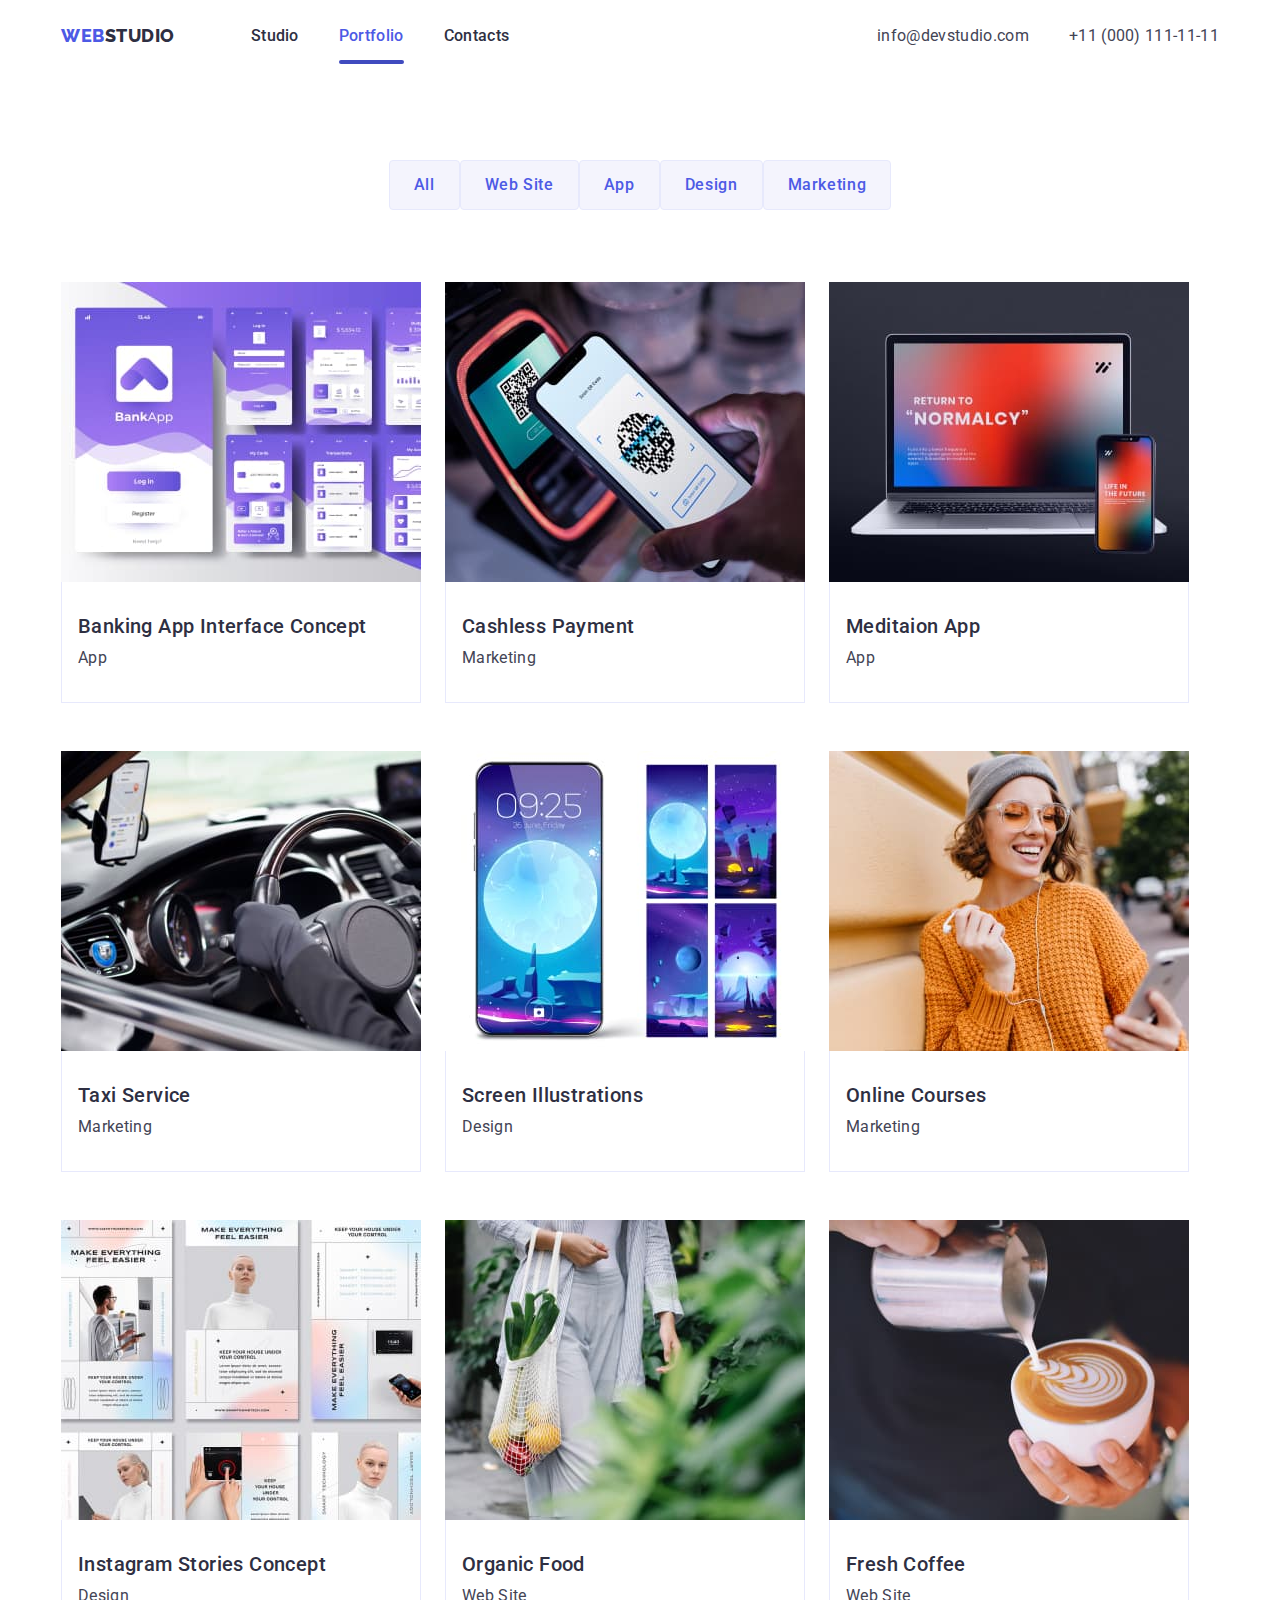
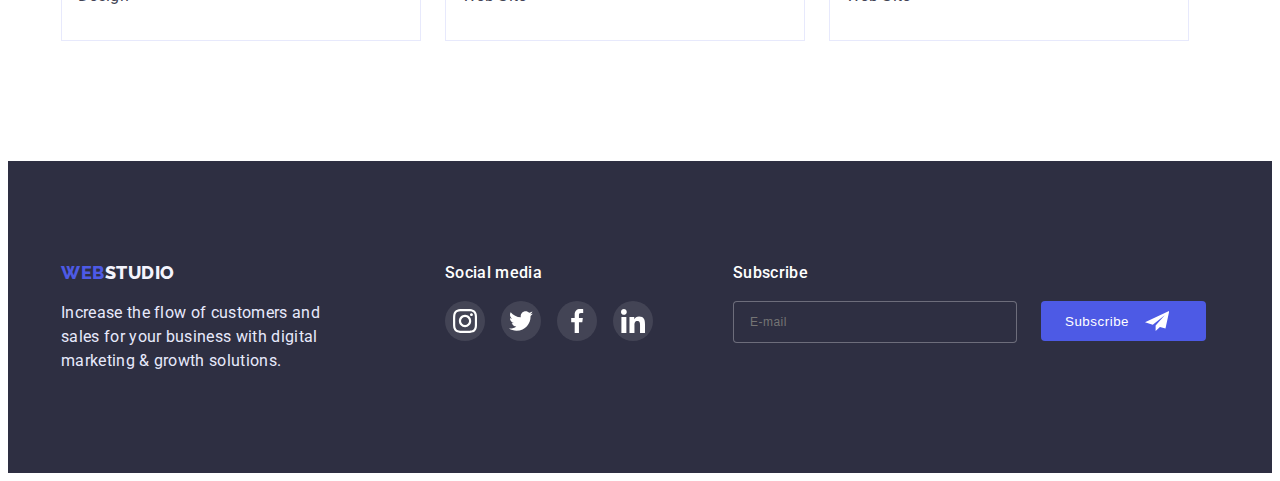
==== commit 25f6952c: "домашка 7 исправления" ====
--- a/portfolio.html
+++ b/portfolio.html
@@ -43,6 +43,94 @@
             </li>
         </ul>
       </nav>
+        <button data-modal-open class="btn-mobile-menu" type="button">
+          <!-- <svg class="mobile-menu-open-icon">
+            <use href="./img/icons.svg#icon-antenna"></use>
+          </svg>           -->
+          <img src="./img/menu-hamburger.png" alt="menu" width="32">
+        </button>
+        
+        <!-- ----------------мобильное меню---------------------- -->
+
+        <div data-modal class="mobile-menu is-hidden">
+          <div class="container mobile-menu-container">
+          <button data-modal-close class="bnt-close">
+            <svg class="icon-close">
+              <use href="./img/icons.svg#icon-close"></use>
+            </svg>
+          </button>
+
+          <ul class="mobile-menu-list-pages reset">
+            <li>
+              <a class="mobile-menu-list-pages-link reset active" href="./index.html">Studio</a>
+            </li>
+            <li>
+              <a class="mobile-menu-list-pages-link reset" href="./portfolio.html">Portfolio</a>
+            </li>
+            <li>
+              <a class="mobile-menu-list-pages-link reset" href="./contacts.html">Contacts</a>
+            </li>
+          </ul>
+
+          <ul class="mobile-menu-list-contacts reset">
+            <li>
+              <li>
+                <a class="contacts-tel reset" href="tel:+110001111111"
+                  >+11 (000) 111-11-11</a
+                >
+              </li>
+              <a class="contacts-mail reset" href="mailto:info@devstudio.com"
+                >info@devstudio.com</a
+              >
+            </li>
+          </ul>
+          
+          <ul class="mobile-menu-list-social reset">
+            <li>
+              <a href="" class="mobile-menu-link-icon reset">
+                <svg class="mobile-menu-icon">
+                  <use href="./img/icons.svg#icon-instagram_f">
+
+                  </use>
+                </svg>
+              </a>
+            </li>
+
+            <li>
+              <a href="" class="mobile-menu-link-icon reset">
+                <svg class="mobile-menu-icon">
+                  <use href="./img/icons.svg#icon-twitter_f">
+
+                  </use>
+                </svg>
+              </a>
+            </li>
+
+            <li>
+              <a href="" class="mobile-menu-link-icon reset">
+                <svg class="mobile-menu-icon">
+                  <use href="./img/icons.svg#icon-facebook_f">
+
+                  </use>
+                </svg>
+              </a>
+            </li>
+
+            <li>
+              <a href="" class="mobile-menu-link-icon reset">
+                <svg class="mobile-menu-icon">
+                  <use href="./img/icons.svg#icon-linkedin_f">
+
+                  </use>
+                </svg>
+              </a>
+            </li>
+
+          </ul>
+        </div>
+      </div>
+        <!-- ----------------END мобильное меню---------------------- -->
+
           <ul class="list-contacts reset">
         <li>
             <a class="contacts reset" href="mailto:info@devstudio.com"
@@ -55,7 +143,7 @@
           >
         </li>
       </ul>
-      </div>
+
       </div>
     </header>
     <main>
--- a/css/styles.css
+++ b/css/styles.css
@@ -80,7 +80,7 @@
 
 }
 
-@media screen and (max-width: 1439px) {
+@media screen and (max-width: 1199px) {
     .tumba-icon-solutions,
     .sectionTwo {
         display: none;
@@ -898,8 +898,6 @@
         transition: color var(--animation-time) var(--animation-function); */
     }
 
-
-
     .hero {
         background-image: none;
         background-color: transparent;
@@ -924,6 +922,11 @@
 
     .list-solutions {
         display: flex;
+        max-width: 1158px;
+    }
+
+    .sectionOne-card {
+        width: 264px;
     }
 
     .list-solutions.reset {
@@ -932,6 +935,10 @@
 
     .list-solutions > li:not(:first-child) {
         margin-left: 24px;
+    }
+
+    .list-solutions > li:nth-child(n+1) {
+        margin-bottom: 0;
     }
 
     .list-solutions .sectionOne-card {
@@ -1016,6 +1023,10 @@
         margin-left: 0;
     }
 
+    .list-team > .tumba-person:nth-child(n+3) {
+        margin-top: 0;
+    }
+
     .list-team .tumba-person {
         margin-right: 0;
     }
@@ -1067,6 +1078,7 @@
     .footer-content {
         width: 264px;
         margin-bottom: 0;
+        margin-right: 0;
     }
 
     .footer-icon {
@@ -1111,7 +1123,7 @@
 
 .modal {
     position: absolute;
-    min-width: 408px;
+    max-width: 392px;
     top: 50%;
     left: 50%;
     padding: 72px 24px 24px 24px;
@@ -1195,9 +1207,12 @@
 }
 
 .btn-modal {
+    display: block;
     width: 169px;
-    padding: 16px 32px;
-    margin-left: 95px;
+    padding-top: 16px;
+    padding-bottom: 16px;
+    margin-left: auto;
+    margin-right: auto;
     border: none;
     border-radius: 4px;
     box-shadow: 0px 4px 4px rgba(0, 0, 0, 0.15);
@@ -1307,6 +1322,13 @@
 .modal-checkbox-text a {
     color: rgba(77, 90, 229, 1);
 }
+
+@media screen and (min-width: 768px) {
+    .modal {
+        min-width: 408px;
+    }
+}
+
 
 /*! Portfolio */
 .portfolio {
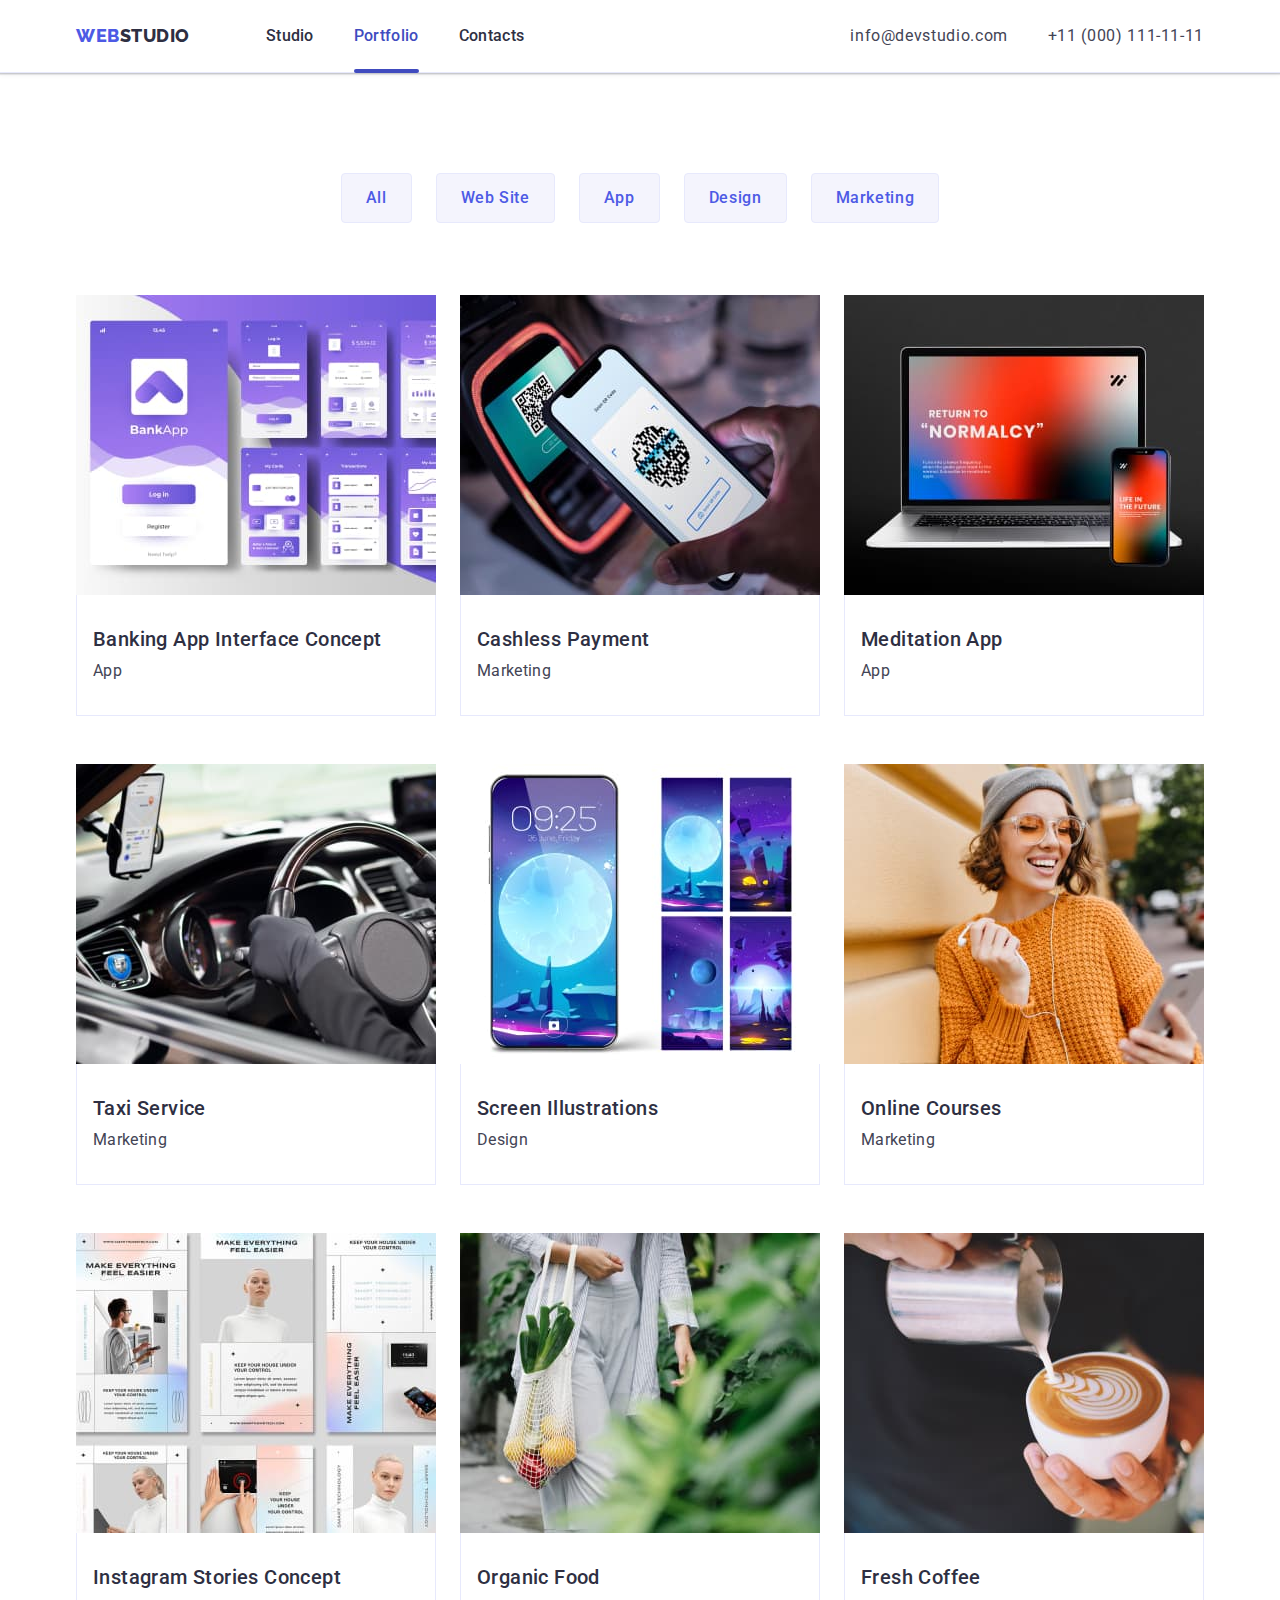
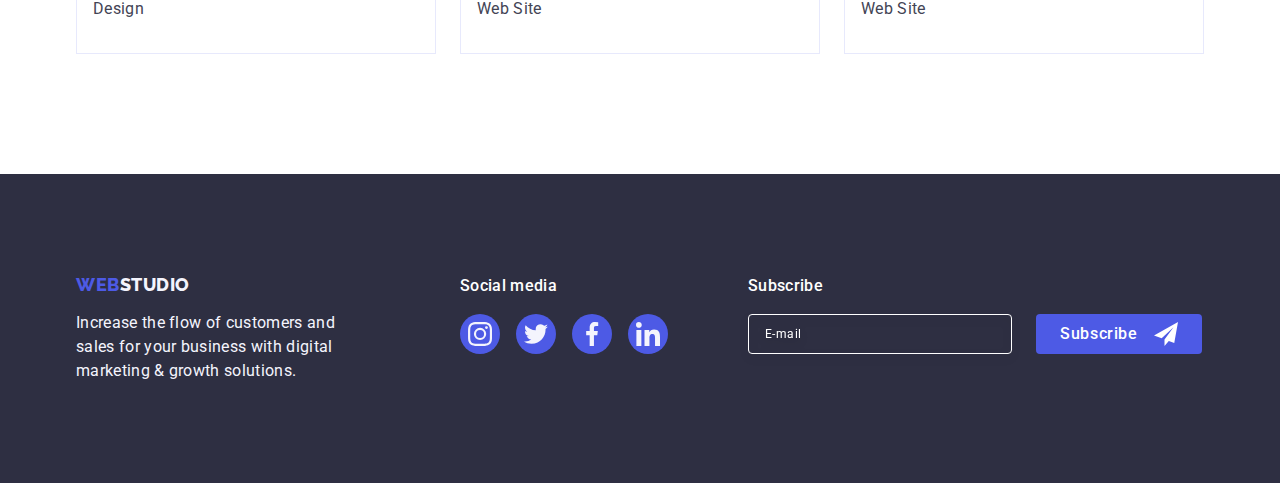
==== commit 8f37e9da: "update for University" ====
--- a/portfolio.html
+++ b/portfolio.html
@@ -2,444 +2,678 @@
 <html lang="en">
   <head>
     <meta charset="UTF-8" />
-    <meta http-equiv="X-UA-Compatible" content="IE=edge" />
     <meta name="viewport" content="width=device-width, initial-scale=1.0" />
-    <title>Portfolio</title>
-
-    <link rel="icon" href="favicon.ico">
-
     <link rel="preconnect" href="https://fonts.googleapis.com" />
     <link rel="preconnect" href="https://fonts.gstatic.com" crossorigin />
     <link
-      href="https://fonts.googleapis.com/css2?family=Raleway:wght@800&family=Roboto:wght@400;500;700&display=swap"
+      href="https://fonts.googleapis.com/css2?family=Raleway:wght@800&family=Roboto:wght@400;500;700;900&display=swap"
       rel="stylesheet"
     />
-
     <link
       rel="stylesheet"
-      href="https://cdnjs.cloudflare.com/ajax/libs/modern-normalize/1.1.0/modern-normalize.min.css"
-      integrity="sha512-wpPYUAdjBVSE4KJnH1VR1HeZfpl1ub8YT/NKx4PuQ5NmX2tKuGu6U/JRp5y+Y8XG2tV+wKQpNHVUX03MfMFn9Q=="
-      crossorigin="anonymous"
-      referrerpolicy="no-referrer"
+      href="https://cdnjs.cloudflare.com/ajax/libs/modern-normalize/2.0.0/modern-normalize.min.css"
     />
     <link rel="stylesheet" href="./css/styles.css" />
+    <link rel="shortcut icon" href="./images/favicon.ico" />
+    <title>Portfolio</title>
   </head>
   <body>
-    <header class="scroll">
-      <div class="container header">
-          <nav class="list-nav">
-        <a class="logo reset" href=""
-          >WEB<span class="nav-span">STUDIO</span></a
-        >
-            <ul class="nav-pages reset">
-              <li>
-                <a class="site-nav reset" href="./index.html">Studio</a>
+    <header class="header">
+      <div class="header-container container">
+        <nav class="header-nav">
+          <a class="header-nav__logo-blue link" href="./index.html"
+            >Web<span class="header-nav__logo-black">Studio</span></a
+          >
+          <ul class="header-nav__list list">
+            <li class="header-nav__item">
+              <a class="header-nav__link link" href="./index.html">Studio</a>
+            </li>
+            <li class="header-nav__item">
+              <a class="header-nav__link link current" href="./portfolio.html"
+                >Portfolio</a
+              >
+            </li>
+            <li class="header-nav__item">
+              <a class="header-nav__link link" href="">Contacts</a>
+            </li>
+          </ul>
+        </nav>
+
+        <address class="header-contacts">
+          <ul class="header-contacts__list list">
+            <li class="header-contacts__item">
+              <a
+                class="header-contacts__link link"
+                href="mailto:info@devstudio.com"
+                >info@devstudio.com</a
+              >
+            </li>
+            <li class="header-contacts__item">
+              <a class="header-contacts__link link" href="tel:+110001111111"
+                >+11 (000) 111-11-11</a
+              >
+            </li>
+          </ul>
+        </address>
+
+        <button class="mobile-menu__open js-open-menu" type="button">
+          <svg
+            class="mobile-menu__open-icon"
+            aria-label="mobile-menu-open"
+            width="32"
+            height="22"
+            stroke="var(--color-grey)"
+          >
+            <use href="./images/icons.svg#mobile-menu-open"></use>
+          </svg>
+        </button>
+
+        <div class="mobile-menu__container js-menu-container">
+          <div class="mobile-menu__wrapper">
+            <button class="mobile-menu__close js-close-menu" type="button">
+              <svg
+                class="mobile-menu__close-icon"
+                aria-label="mobile-menu-close"
+                width="8"
+                height="8"
+              >
+                <use href="./images/icons.svg#mobile-menu-close"></use>
+              </svg>
+            </button>
+            <ul class="mobile-menu__list list">
+              <li class="mobile-menu__item">
+                <a class="mobile-menu__nav link" href="./index.html">Studio</a>
               </li>
-          <li>
-            <a class="site-nav reset active" href="./portfolio.html">Portfolio</a>
-          </li>
-            <li>
-              <a class="site-nav reset" href="./contacts.html">Contacts</a>
-            </li>
-        </ul>
-      </nav>
-        <button data-modal-open class="btn-mobile-menu" type="button">
-          <!-- <svg class="mobile-menu-open-icon">
-            <use href="./img/icons.svg#icon-antenna"></use>
-          </svg>           -->
-          <img src="./img/menu-hamburger.png" alt="menu" width="32">
-        </button>
-        
-        <!-- ----------------мобильное меню---------------------- -->
-
-        <div data-modal class="mobile-menu is-hidden">
-          <div class="container mobile-menu-container">
-          <button data-modal-close class="bnt-close">
-            <svg class="icon-close">
-              <use href="./img/icons.svg#icon-close"></use>
-            </svg>
-          </button>
-
-          <ul class="mobile-menu-list-pages reset">
-            <li>
-              <a class="mobile-menu-list-pages-link reset active" href="./index.html">Studio</a>
-            </li>
-            <li>
-              <a class="mobile-menu-list-pages-link reset" href="./portfolio.html">Portfolio</a>
-            </li>
-            <li>
-              <a class="mobile-menu-list-pages-link reset" href="./contacts.html">Contacts</a>
-            </li>
-          </ul>
-
-          <ul class="mobile-menu-list-contacts reset">
-            <li>
-              <li>
-                <a class="contacts-tel reset" href="tel:+110001111111"
-                  >+11 (000) 111-11-11</a
+              <li class="mobile-menu__item">
+                <a class="mobile-menu__nav current link" href="./portfolio.html"
+                  >Portfolio</a
                 >
               </li>
-              <a class="contacts-mail reset" href="mailto:info@devstudio.com"
-                >info@devstudio.com</a
-              >
+              <li class="mobile-menu__item">
+                <a class="mobile-menu__nav link" href="">Contacts</a>
+              </li>
+            </ul>
+            <address class="mobile-menu__contacts">
+              <ul class="mobile-menu__contacts-list list">
+                <li class="mobile-menu__contacts-item">
+                  <a
+                    class="mobile-menu__contacts-tel link"
+                    href="tel:+110001111111"
+                    >+11 (000) 111-11-11</a
+                  >
+                </li>
+                <li class="mobile-menu__contacts-item">
+                  <a
+                    class="mobile-menu__contacts-mail link"
+                    href="mailto:info@devstudio.com"
+                    >info@devstudio.com</a
+                  >
+                </li>
+              </ul>
+            </address>
+            <ul class="mobile-menu__social-list list">
+              <li class="mobile-menu__social-item">
+                <a class="mobile-menu__social-link link" href="">
+                  <svg class="mobile-menu__social-icon" width="16" height="16">
+                    <use href="./images/icons.svg#icon-instagram"></use>
+                  </svg>
+                </a>
+              </li>
+              <li class="mobile-menu__social-item">
+                <a class="mobile-menu__social-link link" href="">
+                  <svg class="mobile-menu__social-icon" width="16" height="16">
+                    <use href="./images/icons.svg#icon-twitter"></use>
+                  </svg>
+                </a>
+              </li>
+              <li class="mobile-menu__social-item">
+                <a class="mobile-menu__social-link link" href="">
+                  <svg class="mobile-menu__social-icon" width="16" height="16">
+                    <use href="./images/icons.svg#icon-facebook"></use>
+                  </svg>
+                </a>
+              </li>
+              <li class="mobile-menu__social-item">
+                <a class="mobile-menu__social-link link" href="">
+                  <svg class="mobile-menu__social-icon" width="16" height="16">
+                    <use href="./images/icons.svg#icon-linkedin"></use>
+                  </svg>
+                </a>
+              </li>
+            </ul>
+          </div>
+        </div>
+      </div>
+    </header>
+
+    <main>
+      <section class="gallery">
+        <div class="container">
+          <h1 class="visually-hidden">Hidden</h1>
+
+          <ul class="gallery-filter__list list">
+            <li class="gallery-filter__item">
+              <button class="gallery-filter__button" type="button">All</button>
+            </li>
+            <li class="gallery-filter__item">
+              <button class="gallery-filter__button" type="button">
+                Web Site
+              </button>
+            </li>
+            <li class="gallery-filter__item">
+              <button class="gallery-filter__button" type="button">App</button>
+            </li>
+            <li class="gallery-filter__item">
+              <button class="gallery-filter__button" type="button">
+                Design
+              </button>
+            </li>
+            <li class="gallery-filter__item">
+              <button class="gallery-filter__button" type="button">
+                Marketing
+              </button>
             </li>
           </ul>
-          
-          <ul class="mobile-menu-list-social reset">
-            <li>
-              <a href="" class="mobile-menu-link-icon reset">
-                <svg class="mobile-menu-icon">
-                  <use href="./img/icons.svg#icon-instagram_f">
-
-                  </use>
-                </svg>
-              </a>
-            </li>
-
-            <li>
-              <a href="" class="mobile-menu-link-icon reset">
-                <svg class="mobile-menu-icon">
-                  <use href="./img/icons.svg#icon-twitter_f">
-
-                  </use>
-                </svg>
-              </a>
-            </li>
-
-            <li>
-              <a href="" class="mobile-menu-link-icon reset">
-                <svg class="mobile-menu-icon">
-                  <use href="./img/icons.svg#icon-facebook_f">
-
-                  </use>
-                </svg>
-              </a>
-            </li>
-
-            <li>
-              <a href="" class="mobile-menu-link-icon reset">
-                <svg class="mobile-menu-icon">
-                  <use href="./img/icons.svg#icon-linkedin_f">
-
-                  </use>
-                </svg>
-              </a>
-            </li>
-
+
+          <ul class="gallery__list list">
+            <li class="gallery__item">
+              <a class="gallery__link link" tabindex="0">
+                <div class="gallery__overley-wrapper">
+                  <picture>
+                    <source
+                      media="(min-width: 1158px)"
+                      srcset="
+                        ./images/04-gallery/gallery-01-desktop-1x.jpg 1x,
+                        ./images/04-gallery/gallery-01-desktop-2x.jpg 2x
+                      "
+                    />
+                    <source
+                      media="(min-width: 768px)"
+                      srcset="
+                        ./images/04-gallery/gallery-01-tablet-1x.jpg 1x,
+                        ./images/04-gallery/gallery-01-tablet-2x.jpg 2x
+                      "
+                    />
+                    <source
+                      media="(max-width: 767px)"
+                      srcset="
+                        ./images/04-gallery/gallery-01-mobile-1x.jpg 1x,
+                        ./images/04-gallery/gallery-01-mobile-2x.jpg 2x
+                      "
+                    />
+                    <img
+                      class="gallery__image"
+                      src="./images/04-gallery/gallery-01-desktop-1x.jpg"
+                      alt="Banking App Interface Concept"
+                      width="360"
+                    />
+                  </picture>
+                  <p class="gallery__overley-text">
+                    14 Stylish and User-Friendly App Design Concepts · Task
+                    Manager App · Calorie Tracker App · Exotic Fruit Ecommerce
+                    App · Cloud Storage App
+                  </p>
+                </div>
+                <div class="gallery__wrapper">
+                  <h2 class="gallery__title">Banking App Interface Concept</h2>
+                  <p class="gallery__text">App</p>
+                </div>
+              </a>
+            </li>
+            <li class="gallery__item">
+              <a class="gallery__link link" tabindex="0">
+                <div class="gallery__overley-wrapper">
+                  <picture>
+                    <source
+                      media="(min-width: 1158px)"
+                      srcset="
+                        ./images/04-gallery/gallery-02-desktop-1x.jpg 1x,
+                        ./images/04-gallery/gallery-02-desktop-2x.jpg 2x
+                      "
+                    />
+                    <source
+                      media="(min-width: 768px)"
+                      srcset="
+                        ./images/04-gallery/gallery-02-tablet-1x.jpg 1x,
+                        ./images/04-gallery/gallery-02-tablet-2x.jpg 2x
+                      "
+                    />
+                    <source
+                      media="(max-width: 767px)"
+                      srcset="
+                        ./images/04-gallery/gallery-02-mobile-1x.jpg 1x,
+                        ./images/04-gallery/gallery-02-mobile-2x.jpg 2x
+                      "
+                    />
+                    <img
+                      class="gallery__image"
+                      src="./images/04-gallery/gallery-02-desktop-1x.jpg"
+                      alt="Cashless Payment"
+                      width="360"
+                    />
+                  </picture>
+                  <p class="gallery__overley-text">
+                    14 Stylish and User-Friendly App Design Concepts · Task
+                    Manager App · Calorie Tracker App · Exotic Fruit Ecommerce
+                    App · Cloud Storage App
+                  </p>
+                </div>
+                <div class="gallery__wrapper">
+                  <h2 class="gallery__title">Cashless Payment</h2>
+                  <p class="gallery__text">Marketing</p>
+                </div>
+              </a>
+            </li>
+            <li class="gallery__item">
+              <a class="gallery__link link" tabindex="0">
+                <div class="gallery__overley-wrapper">
+                  <picture>
+                    <source
+                      media="(min-width: 1158px)"
+                      srcset="
+                        ./images/04-gallery/gallery-03-desktop-1x.jpg 1x,
+                        ./images/04-gallery/gallery-03-desktop-2x.jpg 2x
+                      "
+                    />
+                    <source
+                      media="(min-width: 768px)"
+                      srcset="
+                        ./images/04-gallery/gallery-03-tablet-1x.jpg 1x,
+                        ./images/04-gallery/gallery-03-tablet-2x.jpg 2x
+                      "
+                    />
+                    <source
+                      media="(max-width: 767px)"
+                      srcset="
+                        ./images/04-gallery/gallery-03-mobile-1x.jpg 1x,
+                        ./images/04-gallery/gallery-03-mobile-2x.jpg 2x
+                      "
+                    />
+                    <img
+                      class="gallery__image"
+                      src="./images/04-gallery/gallery-03-desktop-1x.jpg"
+                      alt="Meditation App"
+                      width="360"
+                    />
+                  </picture>
+                  <p class="gallery__overley-text">
+                    14 Stylish and User-Friendly App Design Concepts · Task
+                    Manager App · Calorie Tracker App · Exotic Fruit Ecommerce
+                    App · Cloud Storage App
+                  </p>
+                </div>
+                <div class="gallery__wrapper">
+                  <h2 class="gallery__title">Meditation App</h2>
+                  <p class="gallery__text">App</p>
+                </div>
+              </a>
+            </li>
+            <li class="gallery__item">
+              <a class="gallery__link link" tabindex="0">
+                <div class="gallery__overley-wrapper">
+                  <picture>
+                    <source
+                      media="(min-width: 1158px)"
+                      srcset="
+                        ./images/04-gallery/gallery-04-desktop-1x.jpg 1x,
+                        ./images/04-gallery/gallery-04-desktop-2x.jpg 2x
+                      "
+                    />
+                    <source
+                      media="(min-width: 768px)"
+                      srcset="
+                        ./images/04-gallery/gallery-04-tablet-1x.jpg 1x,
+                        ./images/04-gallery/gallery-04-tablet-2x.jpg 2x
+                      "
+                    />
+                    <source
+                      media="(max-width: 767px)"
+                      srcset="
+                        ./images/04-gallery/gallery-04-mobile-1x.jpg 1x,
+                        ./images/04-gallery/gallery-04-mobile-2x.jpg 2x
+                      "
+                    />
+                    <img
+                      class="gallery__image"
+                      src="./images/04-gallery/gallery-04-desktop-1x.jpg"
+                      alt="Taxi Service"
+                      width="360"
+                    />
+                  </picture>
+                  <p class="gallery__overley-text">
+                    14 Stylish and User-Friendly App Design Concepts · Task
+                    Manager App · Calorie Tracker App · Exotic Fruit Ecommerce
+                    App · Cloud Storage App
+                  </p>
+                </div>
+                <div class="gallery__wrapper">
+                  <h2 class="gallery__title">Taxi Service</h2>
+                  <p class="gallery__text">Marketing</p>
+                </div>
+              </a>
+            </li>
+            <li class="gallery__item">
+              <a class="gallery__link link" tabindex="0">
+                <div class="gallery__overley-wrapper">
+                  <picture>
+                    <source
+                      media="(min-width: 1158px)"
+                      srcset="
+                        ./images/04-gallery/gallery-05-desktop-1x.jpg 1x,
+                        ./images/04-gallery/gallery-05-desktop-2x.jpg 2x
+                      "
+                    />
+                    <source
+                      media="(min-width: 768px)"
+                      srcset="
+                        ./images/04-gallery/gallery-05-tablet-1x.jpg 1x,
+                        ./images/04-gallery/gallery-05-tablet-2x.jpg 2x
+                      "
+                    />
+                    <source
+                      media="(max-width: 767px)"
+                      srcset="
+                        ./images/04-gallery/gallery-05-mobile-1x.jpg 1x,
+                        ./images/04-gallery/gallery-05-mobile-2x.jpg 2x
+                      "
+                    />
+                    <img
+                      class="gallery__image"
+                      src="./images/04-gallery/gallery-05-desktop-1x.jpg"
+                      alt="Screen Illustrations"
+                      width="360"
+                    />
+                  </picture>
+                  <p class="gallery__overley-text">
+                    14 Stylish and User-Friendly App Design Concepts · Task
+                    Manager App · Calorie Tracker App · Exotic Fruit Ecommerce
+                    App · Cloud Storage App
+                  </p>
+                </div>
+                <div class="gallery__wrapper">
+                  <h2 class="gallery__title">Screen Illustrations</h2>
+                  <p class="gallery__text">Design</p>
+                </div>
+              </a>
+            </li>
+            <li class="gallery__item">
+              <a class="gallery__link link" tabindex="0">
+                <div class="gallery__overley-wrapper">
+                  <picture>
+                    <source
+                      media="(min-width: 1158px)"
+                      srcset="
+                        ./images/04-gallery/gallery-06-desktop-1x.jpg 1x,
+                        ./images/04-gallery/gallery-06-desktop-2x.jpg 2x
+                      "
+                    />
+                    <source
+                      media="(min-width: 768px)"
+                      srcset="
+                        ./images/04-gallery/gallery-06-tablet-1x.jpg 1x,
+                        ./images/04-gallery/gallery-06-tablet-2x.jpg 2x
+                      "
+                    />
+                    <source
+                      media="(max-width: 767px)"
+                      srcset="
+                        ./images/04-gallery/gallery-06-mobile-1x.jpg 1x,
+                        ./images/04-gallery/gallery-06-mobile-2x.jpg 2x
+                      "
+                    />
+                    <img
+                      class="gallery__image"
+                      src="./images/04-gallery/gallery-06-desktop-1x.jpg"
+                      alt="Online Courses"
+                      width="360"
+                    />
+                  </picture>
+                  <p class="gallery__overley-text">
+                    14 Stylish and User-Friendly App Design Concepts · Task
+                    Manager App · Calorie Tracker App · Exotic Fruit Ecommerce
+                    App · Cloud Storage App
+                  </p>
+                </div>
+                <div class="gallery__wrapper">
+                  <h2 class="gallery__title">Online Courses</h2>
+                  <p class="gallery__text">Marketing</p>
+                </div>
+              </a>
+            </li>
+            <li class="gallery__item">
+              <a class="gallery__link link" tabindex="0">
+                <div class="gallery__overley-wrapper">
+                  <picture>
+                    <source
+                      media="(min-width: 1158px)"
+                      srcset="
+                        ./images/04-gallery/gallery-07-desktop-1x.jpg 1x,
+                        ./images/04-gallery/gallery-07-desktop-2x.jpg 2x
+                      "
+                    />
+                    <source
+                      media="(min-width: 768px)"
+                      srcset="
+                        ./images/04-gallery/gallery-07-tablet-1x.jpg 1x,
+                        ./images/04-gallery/gallery-07-tablet-2x.jpg 2x
+                      "
+                    />
+                    <source
+                      media="(max-width: 767px)"
+                      srcset="
+                        ./images/04-gallery/gallery-07-mobile-1x.jpg 1x,
+                        ./images/04-gallery/gallery-07-mobile-2x.jpg 2x
+                      "
+                    />
+                    <img
+                      class="gallery__image"
+                      src="./images/04-gallery/gallery-07-desktop-1x.jpg"
+                      alt="Instagram Stories Concept"
+                      width="360"
+                    />
+                  </picture>
+                  <p class="gallery__overley-text">
+                    14 Stylish and User-Friendly App Design Concepts · Task
+                    Manager App · Calorie Tracker App · Exotic Fruit Ecommerce
+                    App · Cloud Storage App
+                  </p>
+                </div>
+                <div class="gallery__wrapper">
+                  <h2 class="gallery__title">Instagram Stories Concept</h2>
+                  <p class="gallery__text">Design</p>
+                </div>
+              </a>
+            </li>
+            <li class="gallery__item">
+              <a class="gallery__link link" tabindex="0">
+                <div class="gallery__overley-wrapper">
+                  <picture>
+                    <source
+                      media="(min-width: 1158px)"
+                      srcset="
+                        ./images/04-gallery/gallery-08-desktop-1x.jpg 1x,
+                        ./images/04-gallery/gallery-08-desktop-2x.jpg 2x
+                      "
+                    />
+                    <source
+                      media="(min-width: 768px)"
+                      srcset="
+                        ./images/04-gallery/gallery-08-tablet-1x.jpg 1x,
+                        ./images/04-gallery/gallery-08-tablet-2x.jpg 2x
+                      "
+                    />
+                    <source
+                      media="(max-width: 767px)"
+                      srcset="
+                        ./images/04-gallery/gallery-08-mobile-1x.jpg 1x,
+                        ./images/04-gallery/gallery-08-mobile-2x.jpg 2x
+                      "
+                    />
+                    <img
+                      class="gallery__image"
+                      src="./images/04-gallery/gallery-08-desktop-1x.jpg"
+                      alt="Organic Food"
+                      width="360"
+                    />
+                  </picture>
+                  <p class="gallery__overley-text">
+                    14 Stylish and User-Friendly App Design Concepts · Task
+                    Manager App · Calorie Tracker App · Exotic Fruit Ecommerce
+                    App · Cloud Storage App
+                  </p>
+                </div>
+                <div class="gallery__wrapper">
+                  <h2 class="gallery__title">Organic Food</h2>
+                  <p class="gallery__text">Web Site</p>
+                </div>
+              </a>
+            </li>
+            <li class="gallery__item">
+              <a class="gallery__link link" tabindex="0">
+                <div class="gallery__overley-wrapper">
+                  <picture>
+                    <source
+                      media="(min-width: 1158px)"
+                      srcset="
+                        ./images/04-gallery/gallery-09-desktop-1x.jpg 1x,
+                        ./images/04-gallery/gallery-09-desktop-2x.jpg 2x
+                      "
+                    />
+                    <source
+                      media="(min-width: 768px)"
+                      srcset="
+                        ./images/04-gallery/gallery-09-tablet-1x.jpg 1x,
+                        ./images/04-gallery/gallery-09-tablet-2x.jpg 2x
+                      "
+                    />
+                    <source
+                      media="(max-width: 767px)"
+                      srcset="
+                        ./images/04-gallery/gallery-09-mobile-1x.jpg 1x,
+                        ./images/04-gallery/gallery-09-mobile-2x.jpg 2x
+                      "
+                    />
+                    <img
+                      class="gallery__image"
+                      src="./images/04-gallery/gallery-09-desktop-1x.jpg"
+                      alt="Fresh Coffee"
+                      width="360"
+                    />
+                  </picture>
+                  <p class="gallery__overley-text">
+                    14 Stylish and User-Friendly App Design Concepts · Task
+                    Manager App · Calorie Tracker App · Exotic Fruit Ecommerce
+                    App · Cloud Storage App
+                  </p>
+                </div>
+                <div class="gallery__wrapper">
+                  <h2 class="gallery__title">Fresh Coffee</h2>
+                  <p class="gallery__text">Web Site</p>
+                </div>
+              </a>
+            </li>
           </ul>
         </div>
-      </div>
-        <!-- ----------------END мобильное меню---------------------- -->
-
-          <ul class="list-contacts reset">
-        <li>
-            <a class="contacts reset" href="mailto:info@devstudio.com"
-            >info@devstudio.com</a
-          >
-        </li>
-        <li>
-          <a class="contacts reset" href="tel:+110001111111"
-            >+11 (000) 111-11-11</a
-          >
-        </li>
-      </ul>
-
-      </div>
-    </header>
-    <main>
-      <section class="portfolio">
-        <div class="container">
-        <h1 class="visually-hidden">Portfolio</h1>
-
-        <ul class="list-button reset">
-          <li><button class="btn-filters" type="button">All</button></li>
-          <li><button class="btn-filters" type="button">Web Site</button></li>
-          <li><button class="btn-filters" type="button">App</button></li>
-          <li><button class="btn-filters" type="button">Design</button></li>
-          <li><button class="btn-filters" type="button">Marketing</button></li>
-        </ul>
-        
-        <ul class="list-card reset">
-          <li class="card">
-            <a class="tumba-portfolio reset" href="">
-              <div class="tumba-overlay">
-                <div class="overlay">
-                  <p class="overlay-text">
-                    14 Stylish and User-Friendly App Design Concepts · Task Manager App · Calorie Tracker App · Exotic Fruit Ecommerce App · Cloud Storage App
-                  </p>
-                </div>
-              <img 
-                width="360"
-                height="300"
-                src="./img/portfolio1.jpg"
-                alt="Banking App"
-              />
-            </div>
-              <div class="card-portfolio">
-                <h2 class="pictures-title">Banking App Interface Concept</h2>
-                <p class="pictures-text">App</p>
-              </div>
-              <div class="pictures-content"></div>
-            </a>
-          </li>
-
-          <li class="card">
-            <a class="tumba-portfolio reset" href="">
-              <div class="tumba-overlay">
-                              <div class="overlay">
-                  <p class="overlay-text">
-                    14 Stylish and User-Friendly App Design Concepts · Task Manager App · Calorie Tracker App · Exotic Fruit Ecommerce App · Cloud Storage App
-                  </p>
-                </div>
-              <img
-                width="360"
-                height="300"
-                src="./img/portfolio2.jpg"
-                alt="Cashless Payment"
-              />
-              </div>
-              <div class="card-portfolio">
-              <h2 class="pictures-title">Cashless Payment</h2>
-              <p class="pictures-text">Marketing</p>
-              </div>
-            </a>
-          </li>
-
-          <li class="card">
-            <a class="tumba-portfolio reset" href="">
-              <div class="tumba-overlay">
-                              <div class="overlay">
-                  <p class="overlay-text">
-                    14 Stylish and User-Friendly App Design Concepts · Task Manager App · Calorie Tracker App · Exotic Fruit Ecommerce App · Cloud Storage App
-                  </p>
-                </div>
-              <img
-                width="360"
-                height="300"
-                src="./img/portfolio3.jpg"
-                alt="Meditaion App"
-              />
-              </div>
-              <div class="card-portfolio">
-              <h2 class="pictures-title">Meditaion App</h2>
-              <p class="pictures-text">App</p>
-              </div>
-            </a>
-          </li>
-
-          <li class="card">
-            <a class="tumba-portfolio reset" href="">
-              <div class="tumba-overlay">
-                              <div class="overlay">
-                  <p class="overlay-text">
-                    14 Stylish and User-Friendly App Design Concepts · Task Manager App · Calorie Tracker App · Exotic Fruit Ecommerce App · Cloud Storage App
-                  </p>
-                </div>
-              <img
-                width="360"
-                height="300"
-                src="./img/portfolio4.jpg"
-                alt="Taxi Service"
-              />
-              </div>
-              <div class="card-portfolio">
-              <h2 class="pictures-title">Taxi Service</h2>
-              <p class="pictures-text">Marketing</p>
-              </div>
-            </a>
-          </li>
-
-          <li class="card">
-            <a class="tumba-portfolio reset" href="">
-              <div class="tumba-overlay">
-                              <div class="overlay">
-                  <p class="overlay-text">
-                    14 Stylish and User-Friendly App Design Concepts · Task Manager App · Calorie Tracker App · Exotic Fruit Ecommerce App · Cloud Storage App
-                  </p>
-                </div>
-              <img
-                width="360"
-                height="300"
-                src="./img/portfolio5.jpg"
-                alt="Screen Illustrations"
-              />
-              </div>
-              <div class="card-portfolio">
-              <h2 class="pictures-title">Screen Illustrations</h2>
-              <p class="pictures-text">Design</p>
-              </div>
-            </a>
-          </li>
-
-          <li class="card">
-            <a class="tumba-portfolio reset" href="">
-              <div class="tumba-overlay">
-                              <div class="overlay">
-                  <p class="overlay-text">
-                    14 Stylish and User-Friendly App Design Concepts · Task Manager App · Calorie Tracker App · Exotic Fruit Ecommerce App · Cloud Storage App
-                  </p>
-                </div>
-              <img
-                width="360"
-                height="300"
-                src="./img/portfolio6.jpg"
-                alt="Online Courses"
-              />
-              </div>
-              <div class="card-portfolio">
-              <h2 class="pictures-title">Online Courses</h2>
-              <p class="pictures-text">Marketing</p>
-              </div>
-            </a>
-          </li>
-
-          <li class="card">
-            <a class="tumba-portfolio reset" href="">
-              <div class="tumba-overlay">
-                              <div class="overlay">
-                  <p class="overlay-text">
-                    14 Stylish and User-Friendly App Design Concepts · Task Manager App · Calorie Tracker App · Exotic Fruit Ecommerce App · Cloud Storage App
-                  </p>
-                </div>
-              <img
-                width="360"
-                height="300"
-                src="./img/portfolio7.jpg"
-                alt="Instagram Stories Concept"
-              />
-              </div>
-              <div class="card-portfolio">
-              <h2 class="pictures-title">Instagram Stories Concept</h2>
-              <p class="pictures-text">Design</p>
-              </div>
-            </a>
-          </li>
-
-          <li class="card">
-            <a class="tumba-portfolio reset" href="">
-              <div class="tumba-overlay">
-                              <div class="overlay">
-                  <p class="overlay-text">
-                    14 Stylish and User-Friendly App Design Concepts · Task Manager App · Calorie Tracker App · Exotic Fruit Ecommerce App · Cloud Storage App
-                  </p>
-                </div>
-              <img
-                width="360"
-                height="300"
-                src="./img/portfolio8.jpg"
-                alt="Organic Food"
-              />
-              </div>
-              <div class="card-portfolio">
-              <h2 class="pictures-title">Organic Food</h2>
-              <p class="pictures-text">Web Site</p>
-              </div>
-            </a>
-          </li>
-
-          <li class="card">
-            <a class="tumba-portfolio reset" href="">
-              <div class="tumba-overlay">
-                              <div class="overlay">
-                  <p class="overlay-text">
-                    14 Stylish and User-Friendly App Design Concepts · Task Manager App · Calorie Tracker App · Exotic Fruit Ecommerce App · Cloud Storage App
-                  </p>
-                </div>
-              <img
-                width="360"
-                height="300"
-                src="./img/portfolio9.jpg"
-                alt="Fresh Coffee"
-              />
-              </div>
-              <div class="card-portfolio">
-              <h2 class="pictures-title">Fresh Coffee</h2>
-              <p class="pictures-text">Web Site</p>
-              </div>
-            </a>
-          </li>
-          
-        </ul>
-      </div>
       </section>
     </main>
+
     <footer class="footer">
-      <div class="container footer-flex">
-        <div class="foter-content-icon">
-        <div class="footer-content">
-      <a class="logo reset" href=""
-        >WEB<span class="footer-span">STUDIO</span></a
-      >
-          <p class="text-footer-webstudio">
+      <div class="footer-container container">
+        <div class="footer__logo-wrapper">
+          <a class="footer__logo-blue link" href="./index.html"
+            >Web<span class="footer__logo-white">Studio</span></a
+          >
+          <p class="footer__text">
             Increase the flow of customers and sales for your business with
             digital marketing & growth solutions.
-      </p>
+          </p>
         </div>
 
-        <div class="footer-icon">
-          <p>Social media</p>
-          <ul class="icon-footer reset">
-
-            <li>
-              <a href="" class="link-icon reset">
-                <svg class="icon-social">
-                  <use href="./img/icons.svg#icon-instagram_f"></use>
+        <div class="footer__icon-wrapper">
+          <p class="footer__icon-text">Social media</p>
+          <ul class="footer__icon-list">
+            <li class="footer__icon-item">
+              <a href="" class="footer__icon-link">
+                <svg
+                  class="footer__icon"
+                  aria-label="icon-instagram"
+                  width="24"
+                  height="24"
+                >
+                  <use href="./images/icons.svg#icon-instagram"></use>
                 </svg>
               </a>
             </li>
-
-            <li>
-              <a href="" class="link-icon reset">
-                <svg class="icon-social">
-                  <use href="./img/icons.svg#icon-twitter_f"></use>
+            <li class="footer__icon-item">
+              <a href="" class="footer__icon-link">
+                <svg
+                  class="footer__icon"
+                  aria-label="icon-twitter"
+                  width="24"
+                  height="24"
+                >
+                  <use href="./images/icons.svg#icon-twitter"></use>
                 </svg>
               </a>
             </li>
-
-            <li>
-              <a href="" class="link-icon reset">
-                <svg class="icon-social">
-                  <use href="./img/icons.svg#icon-facebook_f"></use>
+            <li class="footer__icon-item">
+              <a href="" class="footer__icon-link">
+                <svg
+                  class="footer__icon"
+                  aria-label="icon-facebook"
+                  width="24"
+                  height="24"
+                >
+                  <use href="./images/icons.svg#icon-facebook"></use>
                 </svg>
               </a>
             </li>
-
-            <li>
-              <a href="" class="link-icon reset">
-                <svg class="icon-social">
-                  <use href="./img/icons.svg#icon-linkedin_f"></use>
+            <li class="footer__icon-item">
+              <a href="" class="footer__icon-link">
+                <svg
+                  class="footer__icon"
+                  aria-label="icon-linkedin"
+                  width="24"
+                  height="24"
+                >
+                  <use href="./images/icons.svg#icon-linkedin"></use>
                 </svg>
               </a>
             </li>
-
           </ul>
         </div>
-      </div>
-
-        <div class="footer-form">
-          <p>Subscribe</p>
-          <form class="input-btn" autocomplete="off">
-              <label for="input-email"></label>
-              <input 
-              class="footer-input" 
-              type="email" 
-              id="input-email" 
-              name="input-email" 
-              placeholder="E-mail" 
-              autocomplete="email">
-              <button class="btn-footer" type="submit">
-                Subscribe
-                <svg class="icon-footer-form">
-                  <use href="./img/icons.svg#icon-send"></use>
-                </svg>
-              </button>
+
+        <div class="footer__subscribe-wrapper">
+          <p class="footer__subscribe-text">Subscribe</p>
+          <form class="footer__subscribe-form">
+            <label class="footer__subscribe-label">
+              <input
+                class="footer__subscribe-input"
+                type="email"
+                name="email-field"
+                placeholder="E-mail"
+              />
+            </label>
+            <button
+              type="submit"
+              name="email-subscribe-button"
+              class="footer__subscribe-button"
+            >
+              Subscribe
+              <svg
+                class="footer__subscribe-icon"
+                aria-label="icon-send"
+                width="24"
+                height="24"
+              >
+                <use href="./images/icons.svg#icon-send"></use>
+              </svg>
+            </button>
           </form>
         </div>
-
       </div>
     </footer>
 
-    <!-- <script src="./scripts/scripts.js"></script> -->
-    
+    <script src="./js/mobile-menu.js"></script>
   </body>
 </html>
--- a/css/styles.css
+++ b/css/styles.css
@@ -1,1458 +1,1563 @@
 :root {
-    --primary-color: #FFFFFF;
-    --primary-color-text: #434455;
-    --accent-text-color: #4D5AE5;
-    --second-background-title: #2E2F42;
-    --active-color: #404BBF;
-    --additional-color:#F4F4FD;
-    --border-color-header: #E7E9FC;
-
-    --animation-time: 250ms;
-    --animation-function: cubic-bezier(0.4, 0, 0.2, 1);
-}
-
-/* глобальные стили */
+  --color-iris: #4d5ae5;
+  --color-ocean: #404bbf;
+  --color-green: #31d0aa;
+  --color-slate: #434455;
+  --color-light-slate: #8e8f99;
+  --color-cornflower: #e7e9fc;
+  --color-cloud: #f4f4fd;
+  --color-white: #ffffff;
+  --color-dairy: #fcfcfc;
+  --color-grey: #2e2f42;
+}
+
+*,
+*::before,
+*::after {
+  box-sizing: border-box;
+}
+
 body {
-    background-color: var(--primary-color);
-    color: var(--primary-color-text);
-    font-family: "Roboto", sans-serif;
-    font-size: 16px;
+  font-family: 'Roboto', sans-serif;
+  color: var(--color-slate);
+  background-color: var(--color-white);
+  font-size: 16px;
+  letter-spacing: 0.02em;
+}
+
+.list {
+  list-style: none;
+}
+
+.link {
+  text-decoration: none;
+}
+
+h1,
+h2,
+h3,
+h4,
+h5,
+h6,
+p,
+ul {
+  margin: 0;
+  padding: 0;
+}
+
+input,
+textarea,
+button {
+  font: inherit;
+}
+
+button {
+  cursor: pointer;
+  color: currentColor;
+}
+
+ul {
+  list-style: none;
+}
+
+a {
+  text-decoration: none;
+  outline: none;
+}
+
+img {
+  display: block;
+  max-width: 100%;
+  height: auto;
+}
+
+.visually-hidden {
+  position: absolute;
+  width: 1px;
+  height: 1px;
+  margin: -1px;
+  border: 0;
+  padding: 0;
+  white-space: nowrap;
+  clip-path: inset(100%);
+  clip: rect(0 0 0 0);
+  overflow: hidden;
+}
+
+.container {
+  min-width: 320px;
+  padding-left: 16px;
+  padding-right: 16px;
+  margin: 0 auto;
+}
+
+@media screen and (min-width: 428px) {
+  .container {
+    width: 428px;
+  }
+}
+
+@media screen and (min-width: 768px) {
+  .container {
+    width: 768px;
+  }
+}
+
+@media screen and (min-width: 1158px) {
+  .container {
+    width: 1158px;
+    padding: 0 15px;
+  }
+}
+
+/* ---------- Page Studio ---------- */
+
+.header {
+  border-bottom: 1px solid var(--color-cornflower);
+  box-shadow: 0px 2px 1px rgba(46, 47, 66, 0.08),
+    0px 1px 1px rgba(46, 47, 66, 0.16), 0px 1px 6px rgba(46, 47, 66, 0.08);
+}
+
+.header-container {
+  display: flex;
+  align-items: center;
+}
+
+.header-nav {
+  display: flex;
+  align-items: center;
+}
+
+@media screen and (max-width: 767px) {
+  .header-nav__item {
+    display: none;
+  }
+}
+
+.header-nav__logo-blue {
+  color: var(--color-iris);
+  font-family: 'Raleway', sans-serif;
+  font-weight: 800;
+  font-size: 18px;
+  line-height: 1.17;
+  letter-spacing: 0.03em;
+  text-transform: uppercase;
+  display: inline-block;
+  margin-right: 76px;
+}
+
+.header-nav__logo-black {
+  color: var(--color-grey);
+}
+
+.header-nav__list {
+  display: flex;
+  gap: 40px;
+}
+
+.header-nav__link {
+  color: var(--color-grey);
+  font-weight: 500;
+  font-size: 16px;
+  line-height: 1.5;
+  padding-top: 24px;
+  padding-bottom: 24px;
+  position: relative;
+  display: block;
+  transition: color 250ms cubic-bezier(0.4, 0, 0.2, 1);
+}
+
+.header-nav__link:hover,
+.header-nav__link:focus {
+  color: var(--color-ocean);
+}
+
+.header-nav__link.current {
+  color: var(--color-ocean);
+}
+
+.header-nav__link.current::after {
+  content: '';
+  display: block;
+  width: 100%;
+  height: 4px;
+  border-radius: 2px;
+  background-color: var(--color-ocean);
+  position: absolute;
+  bottom: -1px;
+  left: 0;
+}
+
+.header-contacts {
+  font-style: normal;
+  margin-left: auto;
+}
+
+@media screen and (max-width: 767px) {
+  .header-contacts {
+    display: none;
+  }
+}
+
+@media screen and (min-width: 1158px) {
+  .header-contacts__list {
+    padding-top: 24px;
+    padding-bottom: 24px;
+    display: flex;
+    gap: 40px;
+  }
+}
+
+@media screen and (max-width: 1157px) {
+  .header-contacts__item:first-child {
+    margin-bottom: 12px;
+  }
+}
+
+@media screen and (min-width: 768px) {
+  .header-contacts__link {
+    color: var(--color-slate);
     font-weight: 400;
-    line-height: 1.5;
-    letter-spacing: 0.02em;   
-}
-
-/* правила для сброса св-в, заданных по умолчанию */
-.reset {
-    list-style: none;
-    text-decoration: none;
-}
-
-h1, h2, h3, h4, h5, h6,
-ul,
-p {
-    margin-top: 0;
-    margin-bottom: 0;
-}
-
-ul {
-    padding: 0;
-}
-
-img {
-    display: block;
-    max-width: 100%;
-}
-
-/* класс для скрытия заголовков, которые введены для семантики */
-.visually-hidden {
-    position: absolute;
-    white-space: nowrap;
-    width: 1px;
-    height: 1px;
-    overflow: hidden;
-    border: 0;
-    padding: 0;
-    clip: rect(0 0 0 0);
-    clip-path: inset(50%);
-    margin: -1px;
-} 
-
-.container {
-    padding-left: 15px;
-    padding-right: 15px;
-}
-
-.container.header {
-    display: flex;
-    align-items: center;
-    justify-content: space-between;
-    padding: 24px 15px 22px 15px;
-}
-
-@media screen and (max-width: 767px) {
-    .nav-pages,
-    .list-contacts,
-    .icon-solutions,
-    .sectionTwo {
-        display: none;
-    }
-
-}
-
-@media screen and (max-width: 1199px) {
-    .tumba-icon-solutions,
-    .sectionTwo {
-        display: none;
-    }
-
-}
-
-.mobile-menu-open-icon {
-    width: 32px;
-    height: 22px;
-}
-
-.btn-mobile-menu {
-    width: 32px;
-    height: 22px;
-    padding: 0;
-    border: none;
-    cursor: pointer;
-    background-color:transparent;
-}
-    
-.logo {
-    color: var(--accent-text-color);
-    font-family: "Raleway", sans-serif;
-    font-size: 18px;
-    font-weight: 800;
-    line-height: 1.33;
-    letter-spacing: 0.03em;
-}
-
-.logo .nav-span {
-    color: var(--second-background-title);
-}
-
-.hero-button {
-    display: inline-block;
-    color: var(--primary-color);
-    background-color: var(--accent-text-color);
-    border: none;
-    cursor: pointer;
-    font-family: inherit;
-    font-weight: 500;
+    font-size: 12px;
+    line-height: 1.17;
+    letter-spacing: 0.04em;
+    transition: color 250ms cubic-bezier(0.4, 0, 0.2, 1);
+  }
+}
+
+@media screen and (min-width: 1158px) {
+  .header-contacts__link {
     font-size: 16px;
     line-height: 1.5;
-    letter-spacing: 0.04em; 
+    display: inline-block;
+  }
+}
+
+.header-contacts__link:hover,
+.header-contacts__link:focus {
+  color: var(--color-ocean);
+}
+
+/* ------------------------------------------------------ */
+
+.hero {
+  background-color: var(--color-grey);
+}
+
+@media screen and (max-width: 1157px) {
+  .hero {
+    padding: 112px 0;
+  }
+}
+
+@media screen and (min-width: 1158px) {
+  .hero {
+    padding: 188px 0;
+  }
+}
+
+.hero__bg-image {
+  width: 100%;
+  background-position: center;
+  background-repeat: no-repeat;
+  background-size: cover;
+  background-image: linear-gradient(
+      rgba(46, 47, 66, 0.7),
+      rgba(46, 47, 66, 0.7)
+    ),
+    url('../images/01-hero/hero-mobile-1x.jpg');
+}
+
+@media (min-device-pixel-ratio: 2),
+  (min-resolution: 192dpi),
+  (min-resolution: 2dppx) {
+  .hero__bg-image {
+    background-image: linear-gradient(
+        rgba(46, 47, 66, 0.7),
+        rgba(46, 47, 66, 0.7)
+      ),
+      url('../images/01-hero/hero-mobile-2x.jpg');
+  }
+}
+
+@media screen and (min-width: 768px) {
+  .hero__bg-image {
+    width: 100%;
+    background-image: linear-gradient(
+        rgba(46, 47, 66, 0.7),
+        rgba(46, 47, 66, 0.7)
+      ),
+      url('../images/01-hero/hero-tablet-1x.jpg');
+  }
+
+  @media (min-device-pixel-ratio: 2),
+    (min-resolution: 192dpi),
+    (min-resolution: 2dppx) {
+    .hero__bg-image {
+      background-image: linear-gradient(
+          rgba(46, 47, 66, 0.7),
+          rgba(46, 47, 66, 0.7)
+        ),
+        url('../images/01-hero/hero-tablet-2x.jpg');
+    }
+  }
+}
+
+@media screen and (min-width: 1158px) {
+  .hero__bg-image {
+    width: 100%;
+    background-image: linear-gradient(
+        rgba(46, 47, 66, 0.7),
+        rgba(46, 47, 66, 0.7)
+      ),
+      url('../images/01-hero/hero-desktop-1x.jpg');
+  }
+  @media (min-device-pixel-ratio: 2),
+    (min-resolution: 192dpi),
+    (min-resolution: 2dppx) {
+    .hero__bg-image {
+      background-image: linear-gradient(
+          rgba(46, 47, 66, 0.7),
+          rgba(46, 47, 66, 0.7)
+        ),
+        url('../images/01-hero/hero-desktop-2x.jpg');
+    }
+  }
+}
+
+.hero__title {
+  color: var(--color-white);
+  font-weight: 700;
+  font-size: 36px;
+  line-height: 1.11;
+  max-width: 320px;
+  text-align: center;
+  margin: 0 auto 72px;
+}
+
+@media screen and (min-width: 768px) {
+  .hero__title {
+    font-size: 56px;
+    line-height: 1.07;
+    max-width: 496px;
+    margin: 0 auto 36px;
+  }
+}
+
+@media screen and (min-width: 1158px) {
+  .hero__title {
+    margin: 0 auto 48px;
+  }
+}
+
+.hero__button {
+  color: var(--color-white);
+  background-color: var(--color-iris);
+  font-family: 'Roboto', sans-serif;
+  font-weight: 500;
+  font-size: 16px;
+  line-height: 1.5;
+  letter-spacing: 0.04em;
+  cursor: pointer;
+  border-radius: 4px;
+  padding: 16px 32px 16px 32px;
+  border: none;
+  box-shadow: 0px 4px 4px 0px rgba(0, 0, 0, 0.15);
+  display: block;
+  margin: 0 auto;
+  min-width: 169px;
+  transition: background-color 250ms cubic-bezier(0.4, 0, 0.2, 1);
+}
+
+.hero__button:hover,
+.hero__button:focus {
+  background-color: var(--color-ocean);
+  box-shadow: 0px 4px 4px 0px rgba(0, 0, 0, 0.15);
+}
+
+/* ------------------------------------------------------ */
+
+@media screen and (max-width: 1157px) {
+  .company {
+    padding: 96px 0;
+  }
+}
+
+@media screen and (min-width: 1158px) {
+  .company {
+    padding: 120px 0;
+  }
+}
+
+@media screen and (max-width: 767px) {
+  .company__list {
+    display: flex;
+    flex-direction: column;
+    gap: 72px;
+  }
+}
+
+@media screen and (min-width: 768px) {
+  .company__list {
+    display: flex;
+    flex-direction: row;
+    flex-wrap: wrap;
+    row-gap: 72px;
+    column-gap: 24px;
+  }
+}
+
+@media screen and (min-width: 1158px) {
+  .company__list {
+    flex-wrap: nowrap;
+    gap: 24px;
+  }
+}
+
+@media screen and (min-width: 768px) {
+  .company__item {
+    width: calc((100% - 24px) / 2);
+  }
+}
+
+@media screen and (min-width: 1158px) {
+  .company__item {
+    width: calc((100% - 72px) / 4);
+  }
+}
+
+.company__wrapper {
+  display: flex;
+  align-items: center;
+  justify-content: center;
+  height: 112px;
+  border-radius: 4px;
+  background-color: var(--color-cloud);
+  margin-bottom: 8px;
+}
+
+@media screen and (max-width: 1157px) {
+  .company__wrapper {
+    display: none;
+  }
+}
+
+.company__title {
+  color: var(--color-grey);
+  text-align: center;
+  font-weight: 700;
+  font-size: 36px;
+  line-height: 1.11;
+  margin-bottom: 8px;
+}
+
+@media screen and (min-width: 768px) {
+  .company__title {
+    text-align: start;
+  }
+}
+
+@media screen and (min-width: 1158px) {
+  .company__title {
+    font-weight: 500;
+    font-size: 20px;
+    line-height: 1.2;
+  }
+}
+
+.company__text {
+  color: var(--color-slate);
+  font-weight: 500;
+  font-size: 16px;
+  line-height: 1.5;
+}
+
+@media screen and (min-width: 1158px) {
+  .company__text {
+    font-weight: 400;
+  }
+}
+
+/* ------------------------------------------------------ */
+
+@media screen and (max-width: 1157px) {
+  .works {
+    display: none;
+  }
+}
+
+@media screen and (min-width: 1158px) {
+  .works {
+    padding-bottom: 120px;
+  }
+
+  .works__title {
+    color: var(--color-grey);
+    font-weight: 700;
+    font-size: 36px;
+    line-height: 1.11;
     text-align: center;
-    border-radius: 4px;
-    padding: 16px 32px;
-    box-shadow: 0px 4px 4px rgba(0, 0, 0, 0.15);
-
-    transition: background-color var(--animation-time) var(--animation-function);
-    /* почему высота кнопки 52.48, а в макете 56? */
-    } 
-
-.hero-button:hover,
-.hero-button:focus {
-    background-color:var(--active-color);
-}
-
-/*!  -------------------выезжающее мобильное меню---------------------------- */
-.container.mobile-menu-container {
-    position: relative;
-    padding: 80px 35px 40px 40px;
-
-}
-
-.mobile-menu {
-    position: fixed;
-    width: 100%;
-    height: 100vh;
-    top: 0;
-    left: 0;
-    z-index: 1000;
-    background-color: white;
-
-    opacity: 1;
-    transition: opacity var(--animation-time) var(--animation-function);
-}
-
-.mobile-menu.is-hidden {
-    opacity: 0;
-    pointer-events: none;
-}
-
-.bnt-close {
-    position: absolute;
-    padding: 0;
-    border: none;
-    top: 24px;
-    right: 24px;
-    width: 24px;
-    height: 24px;
-    cursor: pointer;
-    border-radius: 50%;
-    background-color: var(--border-color-header);
-    transition: background-color var(--animation-time) var(--animation-function);
-}
-
-.bnt-close:hover,
-.bnt-close:focus {
-    background-color: var(--active-color);
-}
-
-.icon-close {
-    width: 8px;
-    height: 8px;
-    margin: 8px;
-    fill: #000000;
-    transition: fill var(--animation-time) var(--animation-function);
-}
-
-.bnt-close:hover .icon-close,
-.bnt-close:focus .icon-close {
-    fill: var(--primary-color);
-} 
-
-.mobile-menu-list-pages-link {
-    color: var(--second-background-title);
-    font-size: 36px;
-    font-weight: 700;
-    line-height: 1.11;
-
-    transition: color var(--animation-time) var(--animation-function);
-}
-
-.mobile-menu-list-pages-link:hover,
-.mobile-menu-list-pages-link:focus {
-    color: var(--accent-text-color);
-}
-
-.mobile-menu-list-pages > li:not(:last-child) {
-    margin-bottom: 40px;
-}
-
-.mobile-menu-list-pages {
-    margin-bottom: 284px;
-}
-
-.mobile-menu-list-contacts {
-    margin-bottom: 48px;
-}
-
-.contacts-tel {
-    display: block;
-    color: var(--accent-text-color);
-    font-size: 36px;
-    font-weight: 700;
-    line-height: 1.11;
-    margin-bottom: 40px;
-}
-
-.contacts-mail {
-    display: block;
-    font-size: 20px;
-    font-weight: 500;
-    line-height: 1.2;
-    color: var(--primary-color-text);
-    transition: color var(--animation-time) var(--animation-function);
-}
-
-.contacts-mail:hover,
-.contacts-mail:focus {
-    color: var(--accent-text-color);
-}
-
-.mobile-menu-list-social {
+    text-transform: capitalize;
+    margin-bottom: 72px;
+  }
+
+  .works__list {
+    display: flex;
+    gap: 24px;
+  }
+}
+
+/* ------------------------------------------------------ */
+
+.team {
+  background-color: var(--color-cloud);
+}
+
+@media screen and (max-width: 1157px) {
+  .team {
+    padding: 96px 0;
+  }
+}
+
+@media screen and (min-width: 1158px) {
+  .team {
+    padding: 120px 0;
+  }
+}
+
+.team__title {
+  color: var(--color-grey);
+  font-weight: 700;
+  font-size: 36px;
+  line-height: 1.11;
+  text-align: center;
+  letter-spacing: 0.02em;
+  text-transform: capitalize;
+  margin-bottom: 72px;
+}
+
+.team__list {
+  display: flex;
+  flex-direction: column;
+  justify-content: center;
+  align-items: center;
+  gap: 72px;
+}
+
+@media screen and (min-width: 768px) {
+  .team__list {
+    display: flex;
+    flex-direction: row;
+    flex-wrap: wrap;
+    row-gap: 64px;
+    column-gap: 24px;
+  }
+}
+
+@media screen and (min-width: 1158px) {
+  .team__list {
+    flex-wrap: nowrap;
+    gap: 24px;
+  }
+}
+
+.team__item {
+  background-color: var(--color-white);
+  box-shadow: 0px 2px 1px 0px rgba(46, 47, 66, 0.08),
+    0px 1px 1px 0px rgba(46, 47, 66, 0.16),
+    0px 1px 6px 0px rgba(46, 47, 66, 0.08);
+  border-radius: 0px 0px 4px 4px;
+}
+
+@media screen and (min-width: 768px) {
+  .team__item {
+    width: calc((100%-24px) / 2);
+  }
+}
+
+@media screen and (min-width: 1158px) {
+  .team__item {
+    width: calc((100%-72px) / 4);
+  }
+}
+
+.team__wrapper {
+  padding: 32px 0;
+}
+
+.team__specialist {
+  color: var(--color-grey);
+  font-weight: 500;
+  font-size: 20px;
+  line-height: 1.2;
+  letter-spacing: 0.02em;
+  text-align: center;
+  margin-bottom: 8px;
+}
+
+.team__job-title {
+  color: var(--color-slate);
+  font-weight: 400;
+  font-size: 16px;
+  line-height: 1.5;
+  text-align: center;
+  margin-bottom: 8px;
+}
+
+.team__list-icons {
+  display: flex;
+  align-items: center;
+  justify-content: center;
+  gap: 24px;
+}
+
+.team__item-icon {
+  width: 40px;
+  height: 40px;
+}
+
+.team__link-icon {
+  display: flex;
+  align-items: center;
+  justify-content: center;
+  width: 100%;
+  height: 100%;
+  background-color: var(--color-iris);
+  border-radius: 50%;
+  transition: background-color 250ms cubic-bezier(0.4, 0, 0.2, 1);
+}
+
+.team__link-icon:hover,
+.team__link-icon:focus {
+  background-color: var(--color-ocean);
+}
+
+.team__icon {
+  fill: var(--color-cloud);
+}
+
+/* ------------------------------------------------------ */
+
+@media screen and (max-width: 1157px) {
+  .customers {
+    padding: 96px 0;
+  }
+}
+
+@media screen and (min-width: 1158px) {
+  .customers {
+    padding: 120px 0;
+  }
+}
+
+@media screen and (min-width: 768px) and (max-width: 1157px) {
+  .customers__container {
+    width: 552px;
+  }
+}
+
+.customers__title {
+  color: var(--color-grey);
+  font-weight: 700;
+  font-size: 36px;
+  line-height: 1.11;
+  text-align: center;
+  letter-spacing: 0.02em;
+  margin-bottom: 72px;
+}
+
+.customers__list {
+  display: flex;
+  justify-content: center;
+  flex-wrap: wrap;
+  gap: 16px;
+  row-gap: 72px;
+}
+
+@media screen and (min-width: 768px) {
+  .customers__list {
+    gap: 24px;
+    row-gap: 72px;
+  }
+}
+
+@media screen and (min-width: 1158px) {
+  .customers__list {
+    gap: 24px;
+  }
+}
+
+.customers__item {
+  width: calc((100% - 16px) / 2);
+  height: 88px;
+}
+
+@media screen and (min-width: 768px) {
+  .customers__item {
+    width: calc((100% - 48px) / 3);
+  }
+}
+
+@media screen and (min-width: 1158px) {
+  .customers__item {
+    width: calc((100% - 120px) / 6);
+  }
+}
+
+.customers__link {
+  display: flex;
+  justify-content: center;
+  align-items: center;
+  width: 100%;
+  height: 100%;
+  color: var(--color-light-slate);
+  border-radius: 4px;
+  border: 1px solid var(--color-light-slate);
+  transition: border-color 250ms cubic-bezier(0.4, 0, 0.2, 1),
+    color 250ms cubic-bezier(0.4, 0, 0.2, 1);
+  fill: currentColor;
+}
+
+.customers__link:hover,
+.customers__link:focus {
+  color: var(--color-ocean);
+  border-color: var(--color-ocean);
+  fill: var(--color-ocean);
+}
+
+/* ------------------------------------------------------ */
+
+.footer {
+  background-color: var(--color-grey);
+}
+
+@media screen and (max-width: 1157px) {
+  .footer {
+    padding: 96px 0;
+  }
+}
+
+@media screen and (min-width: 1158px) {
+  .footer {
+    padding: 100px 0;
+  }
+}
+
+@media screen and (min-width: 768px) {
+  .footer {
+    padding: 100px 0;
+  }
+}
+
+.footer-container {
+  text-align: center;
+}
+
+@media screen and (min-width: 768px) and (max-width: 1157px) {
+  .footer-container {
+    width: 552px;
+    text-align: start;
     display: flex;
     flex-wrap: wrap;
-    align-items: center;
-}
-
-.mobile-menu-link-icon {
+  }
+}
+
+@media screen and (min-width: 1158px) {
+  .footer-container {
     display: flex;
+    text-align: start;
+  }
+}
+
+.footer__logo-wrapper {
+  width: 264px;
+  margin: 0 auto;
+}
+
+@media screen and (min-width: 768px) {
+  .footer__logo-wrapper {
+    margin: 0 24px 0 0;
+  }
+}
+
+@media screen and (min-width: 1158px) {
+  .footer__logo-wrapper {
+    margin-right: 120px;
+  }
+}
+
+.footer__logo-blue {
+  color: var(--color-iris);
+  font-family: 'Raleway', sans-serif;
+  font-weight: 800;
+  font-size: 18px;
+  line-height: 1.17;
+  letter-spacing: 0.03em;
+  text-transform: uppercase;
+  display: inline-block;
+  margin-bottom: 16px;
+}
+
+.footer__logo-white {
+  color: var(--color-cloud);
+}
+
+.footer__text {
+  color: var(--color-cloud);
+  font-weight: 400;
+  font-size: 16px;
+  line-height: 1.5;
+  width: 264px;
+  margin-left: auto;
+  margin-right: auto;
+}
+
+.footer__icon-wrapper {
+  margin-top: 72px;
+}
+
+@media screen and (min-width: 768px) {
+  .footer__icon-wrapper {
+    margin-top: 0;
+  }
+}
+
+.footer__icon-text {
+  font-weight: 500;
+  font-size: 16px;
+  line-height: 1.5;
+  color: var(--color-white);
+  margin-bottom: 16px;
+}
+
+@media screen and (min-width: 768px) {
+  .footer__icon-text {
+    margin-top: 0;
+  }
+}
+
+.footer__icon-list {
+  display: flex;
+  align-items: center;
+  justify-content: center;
+  gap: 16px;
+}
+
+.footer__icon-item {
+  width: 40px;
+  height: 40px;
+}
+
+.footer__icon-link {
+  display: flex;
+  align-items: center;
+  justify-content: center;
+  border-radius: 50%;
+  width: 100%;
+  height: 100%;
+  background-color: var(--color-iris);
+  transition: background-color 250ms cubic-bezier(0.4, 0, 0.2, 1);
+}
+
+.footer__icon {
+  fill: var(--color-cloud);
+}
+
+.footer__icon-link:hover,
+.footer__icon-link:focus {
+  background-color: var(--color-green);
+}
+
+@media screen and (max-width: 767px) {
+  .footer__subscribe-wrapper {
+    margin-top: 72px;
+  }
+}
+
+@media screen and (min-width: 768px) {
+  .footer__subscribe-wrapper {
+    margin-top: 72px;
+  }
+}
+
+@media screen and (min-width: 1158px) {
+  .footer__subscribe-wrapper {
+    margin-top: 0;
+    margin-left: 80px;
+  }
+}
+
+.footer__subscribe-text {
+  font-weight: 500;
+  font-size: 16px;
+  line-height: 1.5;
+  color: var(--color-white);
+  margin-bottom: 16px;
+}
+
+.footer__subscribe-form {
+  display: flex;
+  flex-direction: column;
+  gap: 16px;
+}
+
+@media screen and (min-width: 768px) {
+  .footer__subscribe-form {
+    display: flex;
+    flex-direction: row;
+    gap: 24px;
+  }
+}
+
+.footer__subscribe-input {
+  font-weight: 400;
+  font-size: 12px;
+  line-height: 1.5;
+  letter-spacing: 0.04em;
+  color: var(--color-white);
+  background-color: transparent;
+  width: 100%;
+  min-height: 40px;
+  flex-shrink: 0;
+  padding-left: 16px;
+  border-radius: 4px;
+  border: 1px solid var(--color-white);
+  filter: drop-shadow(0px 4px 4px rgba(0, 0, 0, 0.15));
+  outline: none;
+}
+
+@media screen and (min-width: 768px) {
+  .footer__subscribe-input {
+    width: 264px;
+  }
+}
+
+.footer__subscribe-input::placeholder {
+  color: var(--color-white);
+}
+
+.footer__subscribe-button {
+  font-family: 'Roboto', sans-serif;
+  font-weight: 500;
+  font-size: 16px;
+  line-height: 1.5;
+  letter-spacing: 0.04em;
+  color: var(--color-white);
+  background-color: var(--color-iris);
+  display: flex;
+  align-items: center;
+  justify-content: center;
+  text-align: center;
+  height: 40px;
+  min-width: 165px;
+  padding: 8px 24px;
+  border: none;
+  border-radius: 4px;
+  cursor: pointer;
+  transition: background-color 250ms cubic-bezier(0.4, 0, 0.2, 1);
+  margin-left: auto;
+  margin-right: auto;
+}
+
+.footer__subscribe-button:hover,
+.footer__subscribe-button:focus {
+  background-color: var(--color-ocean);
+}
+
+.footer__subscribe-icon {
+  fill: var(--color-white);
+  margin-left: 16px;
+}
+
+/* ---------- Page Portfolio ---------- */
+
+.gallery {
+  padding-top: 48px;
+  padding-bottom: 48px;
+}
+
+@media screen and (min-width: 768px) {
+  .gallery {
+    padding-top: 64px;
+    padding-bottom: 96px;
+  }
+}
+
+@media screen and (min-width: 1158px) {
+  .gallery {
+    padding-top: 100px;
+    padding-bottom: 120px;
+  }
+}
+
+.gallery-filter__list {
+  display: flex;
+  justify-content: start;
+  flex-wrap: wrap;
+  gap: 24px;
+  margin-bottom: 48px;
+}
+
+@media screen and (min-width: 768px) {
+  .gallery-filter__list {
     justify-content: center;
-    align-items: center;
-    width: 40px;
-    height: 40px;
-    border-radius: 50%;
-    background-color: var(--accent-text-color);
-    transition: background-color var(--animation-time) var(--animation-function);
-}
-
-.mobile-menu-icon {
-    width: 24px;
-    height: 24px;
-    fill: var(--primary-color); 
-}
-
-.mobile-menu-link-icon:hover,
-.mobile-menu-link-icon:focus {
-    background-color: var(--active-color);
-}
-
-
-.mobile-menu-list-social > li:not(:first-child) {
-    margin-left: 56px;
-}
-
-.active {
-    color: var(--accent-text-color);
-}
-
-/*!  -------------------END выезжающее мобильное меню---------------------------- */
-
-
-
-@media screen and (min-width: 480px) {
-    .container {
-        width: 426px;
-        margin-left: auto;
-        margin-right: auto;
-    }
-}
-
-    .hero {
-        max-width: 1440px;
-        padding-top: 112px;
-        padding-bottom: 112px;
-        padding-left: 54px;
-        padding-right: 54px; 
-        background-image: linear-gradient(to right, rgba(46, 47, 66, 0.7), rgba(46, 47, 66, 0.7)), url("../img/people-office-mobile.jpg");
-        margin-left: auto;
-        margin-right: auto;
-        background-size: cover;
-        background-repeat: no-repeat;
-        background-position: center;
-        text-align: center;
-        background-color: var(--second-background-title);
-    }
-
-
-@media screen and (min-device-pixel-ratio: 2) and (max-width: 767px), 
-       screen and (min-resolution: 192dpi) and (max-width: 767px), 
-       screen and (min-resolution: 2dppx) and (max-width: 767px) {
-    .hero {
-        background-image: linear-gradient(to right, rgba(46, 47, 66, 0.7), rgba(46, 47, 66, 0.7)), url("../img/people-office-mobile@2x.jpg");
-    }
-}
-
-
-    .hero-title {
-        margin-left: auto;
-        margin-right: auto;
-        margin-bottom: 72px;
-        color: var(--primary-color);
-        font-size: 36px;
-        font-weight: 700;
-        line-height: 1.11;
-        text-transform: capitalize;
-    }
-
-    .sectionOne {
-        padding-top: 96px;
-        padding-bottom: 96px;
-    }
-
-    .list-solutions {
-        max-width: 736px;
-    }
-
-    .list-solutions > li:not(:last-child) {
-        margin-bottom: 72px;
-    }
-
-    .sectionOne-title {
-        text-align: center;
-        margin-bottom: 8px;
-        font-size: 36px;
-        font-weight: 700;
-        line-height: 1.11;
-        color: var(--second-background-title);
-    }
-
-    .sectionOne p {
-        font-weight: 500;
-    }
-
-    .sectionTeam {
-        text-align: center;
-        background-color: var(--additional-color);
-    }
-    
-
-    .team {
-        padding-top: 96px;
-        padding-bottom: 96px;
-    }
-
-    .list-team > .tumba-person:not(:last-child) {
-        margin-bottom: 72px;
-    }
-
-    .tumba-person {
-        width: 264px;
-        margin-left: auto;
-        margin-right: auto;
-        border-bottom-left-radius: 4px;
-        border-bottom-right-radius: 4px;
-        box-shadow: 0px 2px 1px rgba(46, 47, 66, 0.08),
-        0px 1px 1px rgba(46, 47, 66, 0.16), 0px 1px 6px rgba(46, 47, 66, 0.08);
-        overflow: hidden;
-    }
-
-    .sectionTeam-title {
-        text-align: center;
-        color: var(--second-background-title);
-        margin-bottom: 72px;
-        font-size: 36px;
-        font-weight: 700;
-        line-height: 1.1;
-        letter-spacing: 0.02em;
-        text-transform: capitalize; 
-    }
-
-    .card-content {
-        padding-top: 32px;
-        padding-bottom: 32px;
-        background-color: var(--primary-color);
-    }
-
-    .sectionTeam-name {
-        margin-bottom: 8px;
-        font-size: 20px;
-        font-weight: 500;
-        line-height: 1.2;
-        letter-spacing: 0.02em; 
-    }
-
-    .list-social {
-        display: flex;
-        margin-top: 8px;
-        flex-direction: row;
-        justify-content: center;
-        align-items: center;
-        padding: 0px;
-        gap: 24px;
-    }
-    
-    .link-icon-team {
-        display: flex;
-        justify-content: center;
-        align-items: center;
-        width: 40px;
-        height: 40px;
-        border-radius: 50%;
-        background-color: var(--accent-text-color);
-        transition: background-color var(--animation-time) var(--animation-function);
-    }
-    
-    .icon-social-team {
-        width: 16px;
-        height: 16px;
-        fill: var(--primary-color);
-    }
-    
-    .link-icon-team:hover,
-    .link-icon-team:focus {
-        background-color: var(--active-color);
-    }
-
-    .container.customers {
-        padding: 96px 15px;
-    }
-
-    .sectionCustomers-title {
-        text-align: center;
-        margin-bottom: 72px;
-        font-size: 36px;
-        font-weight: 700;
-        line-height: 1.1;
-        letter-spacing: 0.02em;
-        text-transform: capitalize; 
-    }
-
-    .tumba-icon-customer {
-        display: flex;
-        justify-content: center;
-        align-items: center;
-        width: 190px;
-        height: 88px;
-        border: 1px solid #8E8F99;
-        border-radius: 4px;
-        transition: border var(--animation-time) var(--animation-function);
-    }
-    
-    .icon-customers {
-        width: 110px;
-        height: 56px;
-        fill: #8e8f99;
-        transition: fill var(--animation-time) var(--animation-function);
-    }
-    
-    .tumba-icon-customer:hover,
-    .tumba-icon-customer:focus {
-        border: 1px solid var(--active-color);
-    } 
-    
-    .tumba-icon-customer:hover .icon-customers,
-    .tumba-icon-customer:focus .icon-customers {
-        fill: var(--active-color);
-    }
-
-    .list-customers {
-        display: flex;
-        justify-content: center;
-        flex-wrap: wrap;
-    }
-
-    .list-customers > .list-customers-tumba {
-        margin-right: 16px;
-        flex-basis: calc((100%  / 2) - 16px );
-        margin-top: 0;
-    }
-
-    .list-customers > .list-customers-tumba:nth-child(even) {
-        margin-right: 0;
-    }
-
-    .list-customers > .list-customers-tumba:nth-child(n+3) {
-        margin-top: 72px;
-    }
-
-    .footer {
-        background-color: var(--second-background-title);
-    }
-
-    .container.footer-flex {
-        padding-top: 96px;
-        padding-bottom: 96px;
-    }
-
-    .footer-content {
-        width: 268px;
-        margin-left: auto;
-        margin-right: auto;
-        margin-bottom: 72px;
-    }
-
-    .logo {
-        display: block;
-        text-align: center;
-    }
-
-    .logo .footer-span {
-        color: var(--additional-color);
-    }
-    
-    .text-footer-webstudio {
-        margin-top: 16px;
-        color: var(--border-color-header);
-    }
-
-    .footer-icon {
-        width: 208px;
-        margin-left: auto;
-        margin-right: auto;
-        margin-bottom: 72px;
-    }
-
-    .footer-icon > p {
-        text-align: center;
-        margin-top: 0;
-        margin-bottom: 16px;
-        color: var(--primary-color);
-        font-weight: 500;
-    }
-
-    .icon-footer {
-        display: flex;
-    }
-
-    .icon-social {
-        width: 24px;
-        height: 24px;
-        fill: var(--primary-color);
-    }
-    
-    .icon-footer > li:not(:first-child) {
-        margin-left: 16px;
-    }
-    
-    .link-icon {
-        display: flex;
-        width: 40px;
-        height: 40px;
-        justify-content: center;
-        align-items: center;
-        border-radius: 50%;
-        background-color: rgba(255, 255, 255, 0.1);
-        transition: background-color var(--animation-time) var(--animation-function);
-    }
-    
-    .link-icon:hover,
-    .link-icon:focus {
-        background-color: #31D0AA;
-    }
-
-    .footer-form {
-        margin-left: auto;
-    }
-    
-    .footer-form > p {
-        text-align: center;
-        margin-top: 0;
-        margin-bottom: 16px;
-        color: var(--primary-color);
-        font-weight: 500;
-    }
-
-    .footer-input {
-        width: 100%;
-        margin: 0;
-        padding-top: 8px;
-        padding-bottom: 8px;
-        padding-left: 16px;
-        margin-bottom: 16px;
-        font-size: 12px;
-        line-height: 2;
-        letter-spacing: 0.04em; 
-        background-color: var(--second-background-title);
-        color: rgba(255, 255, 255, 0.6); 
-        border: 1px solid rgba(255, 255, 255, 0.3);
-        border-radius: 4px;
-    }
-    
-    .btn-footer {
-        display: flex;
-        margin-left: auto;
-        margin-right: auto;
-        width: 165px;
-        height: 40px;
-        padding: 8px 24px;
-        align-items: center;
-        color: var(--primary-color);
-        font-weight: 500;
-        letter-spacing: 0.04em; 
-        border: none;
-        border-radius: 4px;
-        background-color: var(--accent-text-color);
-        cursor: pointer;
-        transition: background-color var(--animation-time) var(--animation-function);
-    }
-    
-    .btn-footer:hover,
-    .btn-footer:focus {
-        background-color:var(--active-color);
-    }
-    
-    .icon-footer-form {
-        width: 24px;
-        height: 24px;
-        margin-left: 16px;
-    }
-    
-    .icon-send {
-        width: 24px;
-        height: 20px;
-    }
-    
-
-
-/*! ----------------Tablet---------------------- */
-
-@media screen and (min-width: 768px) {
-    .container {
-        width: 768px;
-    }
-
-    .container.header {
-        padding: 16px 15px;
-    }
-
-    .btn-mobile-menu {
-        display: none;
-    }
-
-    .list-nav {
-        display: flex;
-    }
-
-    .nav-pages {
-        display: flex;
-        margin-left: 76px;
-    }
-    
-    .nav-pages > li:not(:first-child) {
-        margin-left: 40px;
-    } 
-
-    .site-nav {
-        position: relative;
-        color: var(--second-background-title);
-        font-weight: 500;
-    
-        transition: color var(--animation-time) var(--animation-function);
-    }
-    
-    .site-nav:hover,
-    .site-nav:focus {
-        color: var(--accent-text-color);
-    }
-    
-    .active {
-        color: var(--accent-text-color);
-    }
-    
-    .active::after {
-        display: block;
-        content: "";
-        width: 100%;
-        height: 4px;
-        position: absolute;
-        top: 46px;
-        border-radius: 2px;
-        background-color: var(--active-color);
-    }
-
-    .contacts {
-        font-size: 12px;
-        line-height: 1.17;
-        letter-spacing: 0.04em; 
-        color: var(--primary-color-text);
-        transition: color var(--animation-time) var(--animation-function);
-    }
-    .contacts:hover,
-    .contacts:focus {
-        color: var(--accent-text-color);
-    }
-
-    .hero {
-        background-image: linear-gradient(to right, rgba(46, 47, 66, 0.7), rgba(46, 47, 66, 0.7)), url("../img/people-office-tablet.jpg");
-    }
-
-    .hero-title {
-        width: 496px;
-        margin-top: 0;
-
-
-        font-size: 56px;
-        line-height: 1.07;
-    }
-
-    .list-solutions {
-        display: flex;
-        flex-wrap: wrap;
-    }
-    
-    .sectionOne-card {
-        width: 356px;
-        margin-right: 24px;
-    }
-
-    .list-solutions > li:nth-child(2n+2) {
-        margin-right: 0;
-    }
-
-    .list-solutions > li:nth-child(n+1) {
-        margin-bottom: 72px;
-    }
-
-    .list-solutions > li:nth-child(n+3) {
-        margin-bottom: 0;
-    }
-    
-
-    .sectionOne-title {
-        text-align: start;
-    }
-
-    .container.team {
-        padding: 96px 108px;
-    }
-
-    .list-team.reset {
-        display: flex;
-        flex-wrap: wrap;
-    }
-    
-    .list-team .tumba-person {
-        margin-right: 24px;
-        margin-top: 0;
-    }
-
-    .list-team > .tumba-person:not(:last-child) {
-        margin-bottom: 0;
-    }
-
-    .list-team > .tumba-person:nth-child(2n+2) {
-        margin-right: 0;
-    }
-
-    .tumba-person {
-        margin-left: 0;
-    }
-
-    .list-team > .tumba-person:nth-child(n+3) {
-        margin-top: 64px;
-    }
-
- 
-    .container.customers {
-        padding-top: 96px;
-        padding-bottom: 96px;
-        padding-left: 107px;
-        padding-right: 107px;
-    }
-
-    .tumba-icon-customer,
-    .list-customers-tumba {
-        width: 168px;
-    }
-
-    .list-customers > .list-customers-tumba {
-        margin-right: 24px;
-        flex-basis:auto;
-    }
-
-    .list-customers > .list-customers-tumba:nth-child(even) {
-        margin-right: 24px;
-    }
-
-    .list-customers > .list-customers-tumba:nth-child(n+3) {
-        margin-top: 0;
-    }
-
-    .list-customers > .list-customers-tumba:nth-child(3n+3) {
-        margin-right: 0;
-    }
-
-    .list-customers > .list-customers-tumba:nth-child(n+4) {
-        margin-top: 72px;
-    }
-
-    .container.footer-flex {
-        padding-left: 108px;
-    }
-
-    .foter-content-icon {
-        display: flex;
-    }
-
-    .footer-icon {
-        height: 80px;
-        margin-left: 0;
-        margin-right: 0;
-        margin-bottom: 0;
-    }
-
-    .footer-content {
-        padding-left: 0px;
-        padding-right: 0px;
-        margin-left: 0;
-        margin-right: 24px;
-    }
-
-    .logo {
-        display: block;
-        text-align: left;
-    }
-
-    .footer-icon > p {
-        text-align: left;
-    }
-
-    .footer-form > p {
-        text-align: left;
-    }
- 
-    .input-btn {
-        display: flex;
-        justify-content: start;
-    }
-    
-    .footer-input {
-        width: 264px;
-    }
-
-    .btn-footer {
-        margin-left: 24px;
-    }
-}
-
-@media screen and (min-device-pixel-ratio: 2) and (min-width: 768px), 
-       screen and (min-resolution: 192dpi) and (min-width: 768px), 
-       screen and (min-resolution: 2dppx) and (min-width: 768px) {
-    .hero {
-        background-image: linear-gradient(to right, rgba(46, 47, 66, 0.7), rgba(46, 47, 66, 0.7)), url("../img/people-office-tablet@2x.jpg");
-    }
-}
-
-/*! -------------------Desktop---------------------- */
-@media screen and (min-width: 1200px) {
-    .container {
-        width: 1158px;
-    }
-
-    .active::after {
-        top: 34px;
-    }
-
-    .list-contacts {
-        display: flex;
-        margin-left: auto;
-    }
-    
-    .list-contacts > li:not(:first-child) {
-        margin-left: 40px;
-    } 
-
-    .contacts {
-        font-size: 16px;
-        line-height: 1.5;
-        letter-spacing: 0.02em; 
-        /* color: var(--primary-color-text);
-        transition: color var(--animation-time) var(--animation-function); */
-    }
-
-    .hero {
-        background-image: none;
-        background-color: transparent;
-        height: 600px;
-        max-width: 1440px;
-        padding-top: 188px;
-        padding-bottom: 188px; 
-    }
-
-    .hero-background {
-        background-image: linear-gradient(to right, rgba(46, 47, 66, 0.7), rgba(46, 47, 66, 0.7)), url("../img/people-office.jpg");
-        height: 600px;
-        max-width: 1440px;
-        margin-left: auto;
-        margin-right: auto;
-    }
-
-    .sectionOne {
-        padding-top: 120px;
-        padding-bottom: 120px;
-    }
-
-    .list-solutions {
-        display: flex;
-        max-width: 1158px;
-    }
-
-    .sectionOne-card {
-        width: 264px;
-    }
-
-    .list-solutions.reset {
-        flex-wrap: nowrap;
-    }
-
-    .list-solutions > li:not(:first-child) {
-        margin-left: 24px;
-    }
-
-    .list-solutions > li:nth-child(n+1) {
-        margin-bottom: 0;
-    }
-
-    .list-solutions .sectionOne-card {
-        margin-right: 0;
-    }
-
-    .list-solutions > li:nth-child(n+3) {
-        margin-top: 0;
-    }
-
-    .tumba-icon-solutions {
-        display: flex;
-        height: 112px;
-        justify-content: center;
-        align-items: center;
-        border-radius: 4px;
-        background-color: var(--additional-color);
-    }
-    
-    .icon-solutions {
-        width: 64px;
-        height: 64px;
-    }
-
-    .sectionOne-title {
-        color: var(--second-background-title);
-        margin-bottom: 8px;
-        margin-top: 8px;
-        font-size: 20px;
-        font-weight: 500;
-        line-height: 1.2;
-        letter-spacing: 0.02em; 
-    }
-
-    .sectionOne p {
-        font-weight: 400;
-    }
-
-    .sectionTwo-title {
-        color: var(--second-background-title);
-    }
-
-    .list-img {
-        display: flex;
-    }
-
-    .list-img > li:not(:first-child) {
-        margin-left: 24px;
-    }
-
-    .sectionTwo {
-        padding-bottom: 120px;
-    }
-    
-    .sectionTwo-title {
-        text-align: center;
-        margin-bottom: 72px;
-        font-size: 36px;
-        font-weight: 700;
-        line-height: 1.1;
-        letter-spacing: 0.02em; 
-        text-transform: capitalize; 
-    }
-
-    .container.team {
-        padding-top: 120px;
-        padding-bottom: 120px;
-        padding-left: 15px;
-        padding-right: 15px;
-    }
-
-    .list-solutions.reset {
-        display: flex;
-        flex-wrap: nowrap;
-    }
-
-    .list-team .tumba-person {
-        flex-basis:auto;
-    }
-
-    .tumba-person {
-        margin-left: 0;
-    }
-
-    .list-team > .tumba-person:nth-child(n+3) {
-        margin-top: 0;
-    }
-
-    .list-team .tumba-person {
-        margin-right: 0;
-    }
-
-    .list-team > li:nth-child(n+3) {
-        margin-top: 0;
-    }
-
-    .list-team > li:not(:first-child) {
-        margin-left: 24px;
-    }
-
-    .sectionCustomers {
-        text-align: center;
-        padding-top: 130px;
-        padding-bottom: 120px;
-    }
-
-    .container.customers {
-        padding-top: 120px;
-        padding-bottom: 120px;
-        padding-left: 15px;
-        padding-right: 15px;
-    }
-
-    .list-customers > .list-customers-tumba:nth-child(3n+3){
-        margin-right: 0;
-    }
-
-    .list-customers > .list-customers-tumba:nth-child(n+4){
-        margin-top: 0;
-    }
-
-    .list-customers > .list-customers-tumba:nth-child(:last-child) {
-        margin-right: 0;
-    }
-
-    .list-customers > .list-customers-tumba:nth-child(3) {
-        margin-right: 24px;
-    }
-
-    .container.footer-flex {
-        display: flex;
-        padding-top: 100px;
-        padding-bottom: 100px;
-        padding-left: 15px;
-    }
-
-    .footer-content {
-        width: 264px;
-        margin-bottom: 0;
-        margin-right: 0;
-    }
-
-    .footer-icon {
-        margin-left: 120px;
-        margin-bottom: 0;
-    }
-
-    .footer-form {
-        margin-left: 80px;
-    }
-
-    .footer-input {
-        margin-bottom: 0;
-    }
-}
-
-@media screen and (min-device-pixel-ratio: 2) and (min-width: 1200px), 
-       screen and (min-resolution: 192dpi) and (min-width: 1200px), 
-       screen and (min-resolution: 2dppx) and (min-width: 1200px) {
-    .hero {
-        background-image: linear-gradient(to right, rgba(46, 47, 66, 0.7), rgba(46, 47, 66, 0.7)), url("../img/people-office@2x.jpg");
-    }
-}
-
-/*! модальное окно */
-.backdrop {
-    position: fixed;
-    top: 0;
-    left: 0;
-    width: 100%;
-    height: 100%;
-    background-color: rgba(46, 47, 66, 0.4);
-
-    opacity: 1;
-    transition: opacity var(--animation-time) var(--animation-function);
-}
-
-.backdrop.is-hidden {
-    opacity: 0;
-    pointer-events: none;
-}
-
-.modal {
-    position: absolute;
-    max-width: 392px;
-    top: 50%;
-    left: 50%;
-    padding: 72px 24px 24px 24px;
-    border-radius: 4px;
-    background-color: #FCFCFC;
-    box-shadow: 0px 2px 1px rgba(0, 0, 0, 0.2),
-    0px 1px 3px rgba(0, 0, 0, 0.12), 0px 1px 1px rgba(0, 0, 0, 0.14);
-
-    transform: translate(-50%, -50%) scale(1);
-    transition: transform var(--animation-time) var(--animation-function);
-}
-
-.backdrop.is-hidden .modal {
-    transform: translateX(-50%) scale(0.5);
-}
-
-.bnt-close {
-    position: absolute;
-    padding: 0;
-    border: none;
-    top: 24px;
-    right: 24px;
-    width: 24px;
-    height: 24px;
-    cursor: pointer;
-    border-radius: 50%;
-    background-color: var(--border-color-header);
-    transition: background-color var(--animation-time) var(--animation-function);
-}
-
-.bnt-close:hover,
-.bnt-close:focus {
-    background-color: var(--active-color);
-}
-
-.icon-close {
-    width: 8px;
-    height: 8px;
-    margin: 8px;
-    fill: #000000;
-    transition: fill var(--animation-time) var(--animation-function);
-}
-
-.bnt-close:hover .icon-close,
-.bnt-close:focus .icon-close {
-    fill: var(--primary-color);
-}
-
-.modal-text {
-    display: block;
-    margin-bottom: 16px;
-    text-align: center;
-    color: var(--second-background-title);
-    font-weight: 500;
-}
-
-.modal-form-field {
-    display: flex;
-    flex-direction: column;
-    position: relative;
-    margin-bottom: 8px;
-}
-
-.modal-form-label {
-    color: #8E8F99;
-    font-size: 12px;
-    line-height: 1.33;
-    letter-spacing: 0.04em;
-    margin-bottom: 4px; 
-}
-
-.modal-form-input {
-    margin: 0;
-    padding-top: 8px;
-    padding-bottom: 8px;
-    padding-left: 38px;
-    outline: none;
-    border-radius: 4px;
-    border: 1px solid rgba(33, 33, 33, 0.2);
-    transition: border var(--animation-time) var(--animation-function);
-}
-
-.btn-modal {
-    display: block;
-    width: 169px;
-    padding-top: 16px;
-    padding-bottom: 16px;
-    margin-left: auto;
-    margin-right: auto;
-    border: none;
-    border-radius: 4px;
-    box-shadow: 0px 4px 4px rgba(0, 0, 0, 0.15);
-    color: var(--primary-color);
-    background-color: var(--accent-text-color);
-    font-weight: 500;
-    line-height: 1.5;
-    letter-spacing: 0.04em;
-    cursor: pointer;
-    transition: background-color var(--animation-time) var(--animation-function);   
-}
-
-.btn-modal:hover,
-.btn-modal:focus {
-    background-color:var(--active-color);
-}
-
-.modal-icon {
-    position: absolute;
-    top: 26px;
-    left: 16px;
-    width: 18px;
-    height: 24px;
-    transition: fill var(--animation-time) var(--animation-function);
-}
-.modal-icon-properties {
-    width: 18px;
-    height: 24px;
-}
-
-.modal-form-input:focus {
-    border: 1px solid var(--accent-text-color);
-}
-
-.modal-form-input:focus + .modal-icon {
-    fill: var(--accent-text-color);
-}
-
-.modal-icon:focus {
-    fill: var(--accent-text-color);
-}
-
-.modal-form-field-comment {
-    display: flex;
-    flex-direction: column;
-    position: relative;
-    margin-bottom: 16px;
-}
-
-.modal-form-textarea::placeholder {
-    color: #8E8F99;
-    font-size: 12px;
-    line-height: 1.33;
-    letter-spacing: 0.04em;
-}
-
-.modal-form-textarea {
-    height: 120px;
-    resize: none;
-    padding-top: 8px;
-    padding-left: 16px;
-    font-family: inherit;
-    line-height: 1.15;
-    outline: none;
-    border: 1px solid rgba(33, 33, 33, 0.2);
-    border-radius: 4px;
-}
-
-.modal-form-textarea:focus {
-    border: 1px solid var(--accent-text-color);
-}
-
-.modal-checkbox {
-    display: flex;
-    align-items: center;
-    margin-bottom: 24px;
-}
-
-.modal-checkbox-input {
-    display: block;
-    width: 16px;
-    height: 16px;
-    position: absolute;
-    appearance: none;
-}
-
-.modal-checkbox-icon {
-    width: 16px;
-    height: 16px;
-    background-image: url(../img/default.svg);
-}
-
-.modal-checkbox-input:checked + .modal-checkbox-icon {
-    background-image: url(../img/click.svg);
-}
-
-.modal-checkbox-text {
-    display: block;
-    margin-left: 8px;
-    padding: 0;
-    color: rgba(117, 117, 117, 1);
-    font-size: 12px;
-    line-height: 1.33;
-    letter-spacing: 0.04em;
-}
-
-.modal-checkbox-text a {
-    color: rgba(77, 90, 229, 1);
-}
-
-@media screen and (min-width: 768px) {
-    .modal {
-        min-width: 408px;
-    }
-}
-
-
-/*! Portfolio */
-.portfolio {
-    padding-top: 96px;
-    padding-bottom: 120px;
-}
-
-/* стили filters */
-.list-button {
-    display: flex;
-    justify-content: center;
+    margin-bottom: 64px;
+  }
+}
+
+@media screen and (min-width: 1158px) {
+  .gallery-filter__list {
     margin-bottom: 72px;
-}
-
-.btn-filters {
-    padding: 12px 24px;
-    font-family: inherit;
-    font-size: 16px;
-    font-weight: 500;
-    line-height: 1.5;
-    letter-spacing: 0.04em; 
-    border-radius: 4px;
-    box-shadow: none;
-    border: 1px solid var(--border-color-header);
-    background-color: var(--additional-color);
-    color: var(--accent-text-color);
-    cursor: pointer;
-    transition: color var(--animation-time) var(--animation-function), 
-    background-color var(--animation-time) var(--animation-function),
-    border var(--animation-time) var(--animation-function), 
-    box-shadow var(--animation-time) var(--animation-function); 
-}
-
-.btn-filters:hover,
-.btn-filters:focus {
-    background-color: var(--active-color);
-    color: var(--primary-color);
-    border: 1px solid var(--active-color);
-    box-shadow: 0px 4px 4px rgba(0, 0, 0, 0.25);
-}
-
-/* стили списка картинок */
-.card-portfolio {
-    padding-top: 32px;
-    padding-bottom: 32px;
-    padding-left: 16px;
-    border-right: 1px solid var(--border-color-header); 
-    border-left: 1px solid var(--border-color-header);
-    border-bottom: 1px solid var(--border-color-header);
-
-}
-
-.pictures-title {
-    margin-bottom: 8px;
-    color: var(--second-background-title);
-    font-size: 20px;
-    font-weight: 500;
-    line-height: 1.2;
-    letter-spacing: 0.02em; 
-}
-
-.pictures-text {
-    color: var(--primary-color-text);
-    font-family: inherit;
-    font-size: 16px;
-    font-weight: 400;
-    line-height: 1.5;
-    letter-spacing: 0.02em; 
-}
-
-.list-card {
+  }
+}
+
+.gallery-filter__button {
+  color: var(--color-iris);
+  background-color: var(--color-cloud);
+  font-family: 'Roboto', sans-serif;
+  font-weight: 500;
+  font-size: 16px;
+  line-height: 1.5;
+  letter-spacing: 0.04em;
+  cursor: pointer;
+  border: 1px solid var(--color-cornflower);
+  border-radius: 4px;
+  padding: 12px 24px 12px 24px;
+  transition: color 250ms cubic-bezier(0.4, 0, 0.2, 1),
+    background-color 250ms cubic-bezier(0.4, 0, 0.2, 1),
+    border-color 250ms cubic-bezier(0.4, 0, 0.2, 1),
+    box-shadow 250ms cubic-bezier(0.4, 0, 0.2, 1);
+}
+
+.gallery-filter__button:hover,
+.gallery-filter__button:focus {
+  color: var(--color-white);
+  background-color: var(--color-ocean);
+  box-shadow: 0px 2px 2px 0px rgba(0, 0, 0, 0.12),
+    0px 2px 1px 0px rgba(0, 0, 0, 0.08), 0px 3px 1px 0px rgba(0, 0, 0, 0.1);
+  border: 1px solid transparent;
+}
+
+.gallery__list {
+  display: flex;
+  flex-wrap: wrap;
+  gap: 48px 24px;
+}
+
+@media screen and (min-width: 768px) {
+  .gallery__list {
     display: flex;
     flex-wrap: wrap;
-    flex-basis: calc((100% - 48px) / 3 );
-}
-
-.list-card .card {
-    margin-right: 24px;
-    margin-top: 48px;
-}
-
-.list-card > .card:nth-child(3n) {
-    margin-right: 0;
-}
-
-.list-card > .card:nth-child(-n + 3) {
-    margin-top: 0;
-} 
-
-.tumba-portfolio {
-    display: inline-block;
-    position: relative;
-}
-
-.tumba-portfolio:hover,
-.tumba-portfolio:focus {
-    box-shadow: 0px 2px 1px rgba(46, 47, 66, 0.08),
-    0px 1px 1px rgba(46, 47, 66, 0.16), 0px 1px 6px rgba(46, 47, 66, 0.08);
-}
-
-.overlay {
-    position: absolute;
-    top: 0;
-    left: 0;
-    width: 100%;
-    height: 100%;
-    padding-top: 40px;
-    padding-left: 32px;
-    padding-right: 32px;
-    transform: translateY(100%);
-    background-color: var(--accent-text-color);
-    transition: transform var(--animation-time) var(--animation-function);
-} 
-
-.tumba-portfolio:hover .overlay,
-.tumba-portfolio:focus .overlay {
-    transform: translateY(0);
-}
-
-.tumba-overlay {
-    position: relative;
-    overflow: hidden;
-}
-
-.overlay-text {
-    color: var(--additional-color);
-}
+    row-gap: 72px;
+    column-gap: 24px;
+  }
+}
+
+@media screen and (min-width: 1158px) {
+  .gallery__list {
+    row-gap: 48px;
+  }
+}
+
+@media screen and (max-width: 767px) {
+  .gallery__item:not(:last-child) {
+    margin-bottom: 48px;
+  }
+}
+
+@media screen and (min-width: 1158px) {
+  .gallery__item {
+    width: calc((100% - 48px) / 3);
+  }
+}
+
+.gallery__link {
+  cursor: pointer;
+  display: block;
+  transition: box-shadow 250ms cubic-bezier(0.4, 0, 0.2, 1);
+}
+
+.gallery__link:hover,
+.gallery__link:focus {
+  box-shadow: 0px 1px 6px rgba(46, 47, 66, 0.08),
+    0px 1px 1px rgba(46, 47, 66, 0.16), 0px 2px 1px rgba(46, 47, 66, 0.08);
+}
+
+.gallery__link:hover .gallery__overley-text,
+.gallery__link:focus .gallery__overley-text {
+  transform: translateY(0);
+}
+
+.gallery__overley-wrapper {
+  position: relative;
+  overflow: hidden;
+}
+
+@media screen and (min-width: 768px) {
+  .gallery__overley-wrapper {
+    width: 356px;
+  }
+}
+
+@media screen and (min-width: 1158px) {
+  .gallery__overley-wrapper {
+    width: 360px;
+  }
+}
+
+.gallery__overley-text {
+  position: absolute;
+  top: 0;
+  left: 0;
+  font-weight: 400;
+  font-size: 16px;
+  line-height: 1.5;
+  padding: 40px 32px;
+  width: 100%;
+  height: 100%;
+  transform: translateY(100%);
+  background-color: var(--color-iris);
+  transition: transform 250ms cubic-bezier(0.4, 0, 0.2, 1);
+  color: var(--color-cloud);
+}
+
+.gallery__wrapper {
+  border: 1px solid var(--color-cornflower);
+  border-top: none;
+  padding: 32px 16px;
+}
+
+.gallery__title {
+  color: var(--color-grey);
+  font-weight: 500;
+  font-size: 20px;
+  line-height: 1.2;
+  letter-spacing: 0.02em;
+  margin-bottom: 8px;
+}
+
+.gallery__text {
+  color: var(--color-slate);
+  font-weight: 400;
+  font-size: 16px;
+  line-height: 1.5;
+  letter-spacing: 0.02em;
+}
+
+/* ---------- Modal Window ---------- */
+
+.backdrop {
+  position: fixed;
+  top: 0;
+  left: 0;
+  width: 100%;
+  height: 100%;
+  background-color: rgba(46, 47, 66, 0.4);
+  transition: opacity 250ms cubic-bezier(0.4, 0, 0.2, 1),
+    visibility 250ms cubic-bezier(0.4, 0, 0.2, 1);
+}
+
+.backdrop.is-hidden {
+  opacity: 0;
+  pointer-events: none;
+  visibility: hidden;
+}
+
+.modal {
+  position: absolute;
+  top: 50%;
+  left: 50%;
+  transform: translateX(-50%) translateY(-50%);
+  width: 408px;
+  min-height: 584px;
+  border-radius: 4px;
+  box-shadow: 0px 2px 1px 0px rgba(0, 0, 0, 0.2),
+    0px 1px 3px 0px rgba(0, 0, 0, 0.12), 0px 1px 1px 0px rgba(0, 0, 0, 0.14);
+  background-color: var(--color-dairy);
+  transition: transform 250ms cubic-bezier(0.4, 0, 0.2, 1);
+  padding: 72px 24px 24px 24px;
+}
+
+@media screen and (max-width: 427px) {
+  .modal {
+    max-width: 320px;
+    overflow-y: scroll;
+  }
+}
+
+@media screen and (min-width: 768px) {
+  .modal {
+    max-width: 408px;
+  }
+}
+
+.modal__button-close {
+  padding: 0;
+  position: absolute;
+  top: 24px;
+  right: 24px;
+  display: flex;
+  justify-content: center;
+  align-items: center;
+  width: 24px;
+  height: 24px;
+  border-radius: 50%;
+  border: 1px solid rgba(0, 0, 0, 0.1);
+  background-color: var(--color-cornflower);
+  transition: background-color 250ms cubic-bezier(0.4, 0, 0.2, 1),
+    border 250ms cubic-bezier(0.4, 0, 0.2, 1);
+}
+
+.modal__button-close:hover,
+.modal__button-close:focus {
+  background-color: var(--color-ocean);
+  border: none;
+  fill: var(--color-white);
+}
+
+.modal__icon-close {
+  fill: var(--color-grey);
+  transition: fill 250ms cubic-bezier(0.4, 0, 0.2, 1);
+}
+
+.modal__button-close:hover .modal__icon-close,
+.modal__button-close:focus .modal__icon-close {
+  fill: var(--color-white);
+}
+
+.modal__title {
+  color: var(--color-grey);
+  font-weight: 500;
+  font-size: 16px;
+  line-height: 1.5;
+  letter-spacing: 0.32px;
+  text-align: center;
+  margin-bottom: 16px;
+  display: block;
+}
+
+.modal__wrapper {
+  margin-bottom: 8px;
+}
+
+.modal__label {
+  color: var(--color-light-slate);
+  font-size: 12px;
+  line-height: 1.17;
+  letter-spacing: 0.04em;
+  display: block;
+  margin-bottom: 4px;
+}
+
+.modal__icon-wrapper {
+  position: relative;
+}
+
+.modal__input {
+  width: 100%;
+  height: 40px;
+  flex-shrink: 0;
+  border-radius: 4px;
+  border: 1px solid rgba(46, 47, 66, 0.4);
+  background-color: transparent;
+  padding-left: 38px;
+  outline: transparent;
+  transition: border-color 250ms cubic-bezier(0.4, 0, 0.2, 1);
+}
+
+.modal__input:focus {
+  border-color: var(--color-iris);
+}
+
+.modal__input:focus + .modal__icon {
+  fill: var(--color-iris);
+}
+
+.modal__icon {
+  fill: var(--color-grey);
+  position: absolute;
+  left: 16px;
+  top: 50%;
+  transform: translateY(-50%);
+  transition: fill 250ms cubic-bezier(0.4, 0, 0.2, 1);
+}
+
+.modal__text-field-wrapper {
+  margin-bottom: 16px;
+}
+
+.modal__text-field {
+  font-weight: 400;
+  font-size: 12px;
+  line-height: 1.17;
+  letter-spacing: 0.04em;
+  width: 100%;
+  min-height: 120px;
+  padding: 8px 16px;
+  flex-shrink: 0;
+  border-radius: 4px;
+  border: 1px solid rgba(46, 47, 66, 0.4);
+  outline: transparent;
+  resize: none;
+  transition: border-color 250ms cubic-bezier(0.4, 0, 0.2, 1);
+  color: rgba(46, 47, 66, 0.4);
+  background-color: transparent;
+}
+
+.modal__text-field::placeholder {
+  color: rgba(46, 47, 66, 0.4);
+}
+
+.modal__text-field:focus {
+  border-color: var(--color-iris);
+}
+
+.modal__check-wrapper {
+  margin-bottom: 24px;
+}
+
+.modal__check-input:checked + .modal__check-text .modal__check-box {
+  background-color: var(--color-ocean);
+  border: none;
+  fill: var(--color-cloud);
+}
+
+.modal__check-text {
+  color: var(--color-light-slate);
+  font-size: 12px;
+  line-height: 1.17;
+  letter-spacing: 0.04em;
+  cursor: pointer;
+}
+
+.modal__check-box {
+  width: 16px;
+  height: 16px;
+  border-radius: 2px;
+  border: 1px solid rgba(46, 47, 66, 0.4);
+  margin-right: 8px;
+  display: inline-flex;
+  align-items: center;
+  justify-content: center;
+  fill: transparent;
+  transition: background-color 250ms cubic-bezier(0.4, 0, 0.2, 1),
+    border 250ms cubic-bezier(0.4, 0, 0.2, 1),
+    fill 250ms cubic-bezier(0.4, 0, 0.2, 1);
+  cursor: pointer;
+}
+
+.modal__check-input:focus + .modal__check-text .modal__check-box {
+  border-color: var(--color-ocean);
+}
+
+.modal__link-text {
+  margin-left: 4px;
+  color: var(--color-iris);
+  text-decoration: underline;
+  transition: color 250ms cubic-bezier(0.4, 0, 0.2, 1);
+}
+
+.modal__link-text:hover,
+.modal__link-text:focus {
+  color: var(--color-ocean);
+}
+
+.modal__button-submit {
+  font-family: 'Roboto', sans-serif;
+  font-size: 16px;
+  font-weight: 500;
+  line-height: 1.5;
+  letter-spacing: 0.04em;
+  min-width: 169px;
+  height: 56px;
+  border-radius: 4px;
+  background-color: var(--color-iris);
+  box-shadow: 0px 4px 4px 0px rgba(0, 0, 0, 0.15);
+  padding: 16px 32px;
+  margin: 0 auto;
+  display: block;
+  color: var(--color-white);
+  text-align: center;
+  border: none;
+  cursor: pointer;
+  transition: background-color 250ms cubic-bezier(0.4, 0, 0.2, 1);
+}
+
+.modal__button-submit:hover,
+.modal__button-submit:focus {
+  background-color: var(--color-ocean);
+}
+
+/* ---------- Mobile Menu ---------- */
+
+@media screen and (min-width: 768px) {
+  .mobile-menu__open {
+    display: none;
+  }
+}
+
+.mobile-menu__open {
+  padding: 24px 0;
+  line-height: 0;
+  background-color: transparent;
+  border: none;
+  margin-left: auto;
+}
+
+.mobile-menu__open-icon {
+  fill: var(--color-grey);
+}
+
+.mobile-menu__container {
+  position: fixed;
+  top: 0;
+  left: 0;
+  width: 100vw;
+  height: 100vh;
+  background-color: var(--color-white);
+  z-index: 999;
+  transform: translateX(100%);
+  transition: transform 250ms cubic-bezier(0.4, 0, 0.2, 1);
+}
+
+.mobile-menu__container.is-open {
+  visibility: visible;
+  pointer-events: auto;
+  transform: translateX(0);
+}
+
+@media screen and (max-width: 767px) {
+  .mobile-menu__wrapper {
+    max-width: 428px;
+  }
+}
+
+.mobile-menu__wrapper {
+  position: relative;
+  height: 100%;
+  display: flex;
+  flex-direction: column;
+  padding: 80px 40px 40px 40px;
+  margin-left: auto;
+  margin-right: auto;
+  overflow: auto;
+}
+
+.mobile-menu__close {
+  position: absolute;
+  top: 24px;
+  right: 24px;
+  width: 24px;
+  height: 24px;
+  border-radius: 50%;
+  display: flex;
+  align-items: center;
+  justify-content: center;
+  padding: 0;
+  background: transparent;
+  border: 1px solid rgba(0, 0, 0, 0.1);
+  cursor: pointer;
+  transition: background-color 250ms cubic-bezier(0.4, 0, 0.2, 1),
+    border 250ms cubic-bezier(0.4, 0, 0.2, 1);
+}
+
+.mobile-menu__close:hover,
+.mobile-menu__close:focus {
+  background-color: var(--color-ocean);
+  border: none;
+  fill: var(--color-white);
+}
+
+.mobile-menu__close-icon {
+  transition: fill 250ms cubic-bezier(0.4, 0, 0.2, 1);
+}
+
+.mobile-menu__item:not(:last-child) {
+  margin-bottom: 40px;
+}
+
+.mobile-menu__nav {
+  font-weight: 700;
+  font-size: 36px;
+  line-height: 1.11;
+  letter-spacing: 0.02em;
+  color: var(--color-grey);
+  transition: color 250ms cubic-bezier(0.4, 0, 0.2, 1);
+}
+
+.mobile-menu__nav:hover,
+.mobile-menu__nav:focus {
+  color: var(--color-ocean);
+}
+
+.mobile-menu__nav.current {
+  color: var(--color-ocean);
+}
+
+.mobile-menu__contacts {
+  margin-top: auto;
+  margin-bottom: 40px;
+}
+
+.mobile-menu__contacts-item:last-child {
+  margin-top: 40px;
+}
+
+.mobile-menu__contacts-tel {
+  font-style: normal;
+  font-weight: 700;
+  font-size: 32px;
+  line-height: 1.11;
+  letter-spacing: 0.02em;
+  text-transform: capitalize;
+  color: var(--color-iris);
+}
+
+.mobile-menu__contacts-mail {
+  font-style: normal;
+  font-weight: 500;
+  font-size: 20px;
+  line-height: 1.2;
+  letter-spacing: 0.02em;
+  color: var(--color-slate);
+}
+
+.mobile-menu__social-list {
+  display: flex;
+  justify-content: start;
+  gap: 56px;
+}
+
+.mobile-menu__social-item {
+  width: 40px;
+  height: 40px;
+}
+
+.mobile-menu__social-icon {
+  fill: var(--color-cloud);
+}
+
+.mobile-menu__social-link {
+  width: 100%;
+  height: 100%;
+  background-color: var(--color-iris);
+  border-radius: 50%;
+  display: flex;
+  justify-content: center;
+  align-items: center;
+  transition: background-color 250ms cubic-bezier(0.4, 0, 0.2, 1);
+}
+
+.mobile-menu__social-link:focus {
+  background-color: var(--color-ocean);
+}
+
+@media screen and (max-width: 427px) {
+  .mobile-menu__social-list {
+    gap: calc((100% - 160px) / 4);
+  }
+
+  .mobile-menu__contacts-tel {
+    font-size: 24px;
+  }
+}
